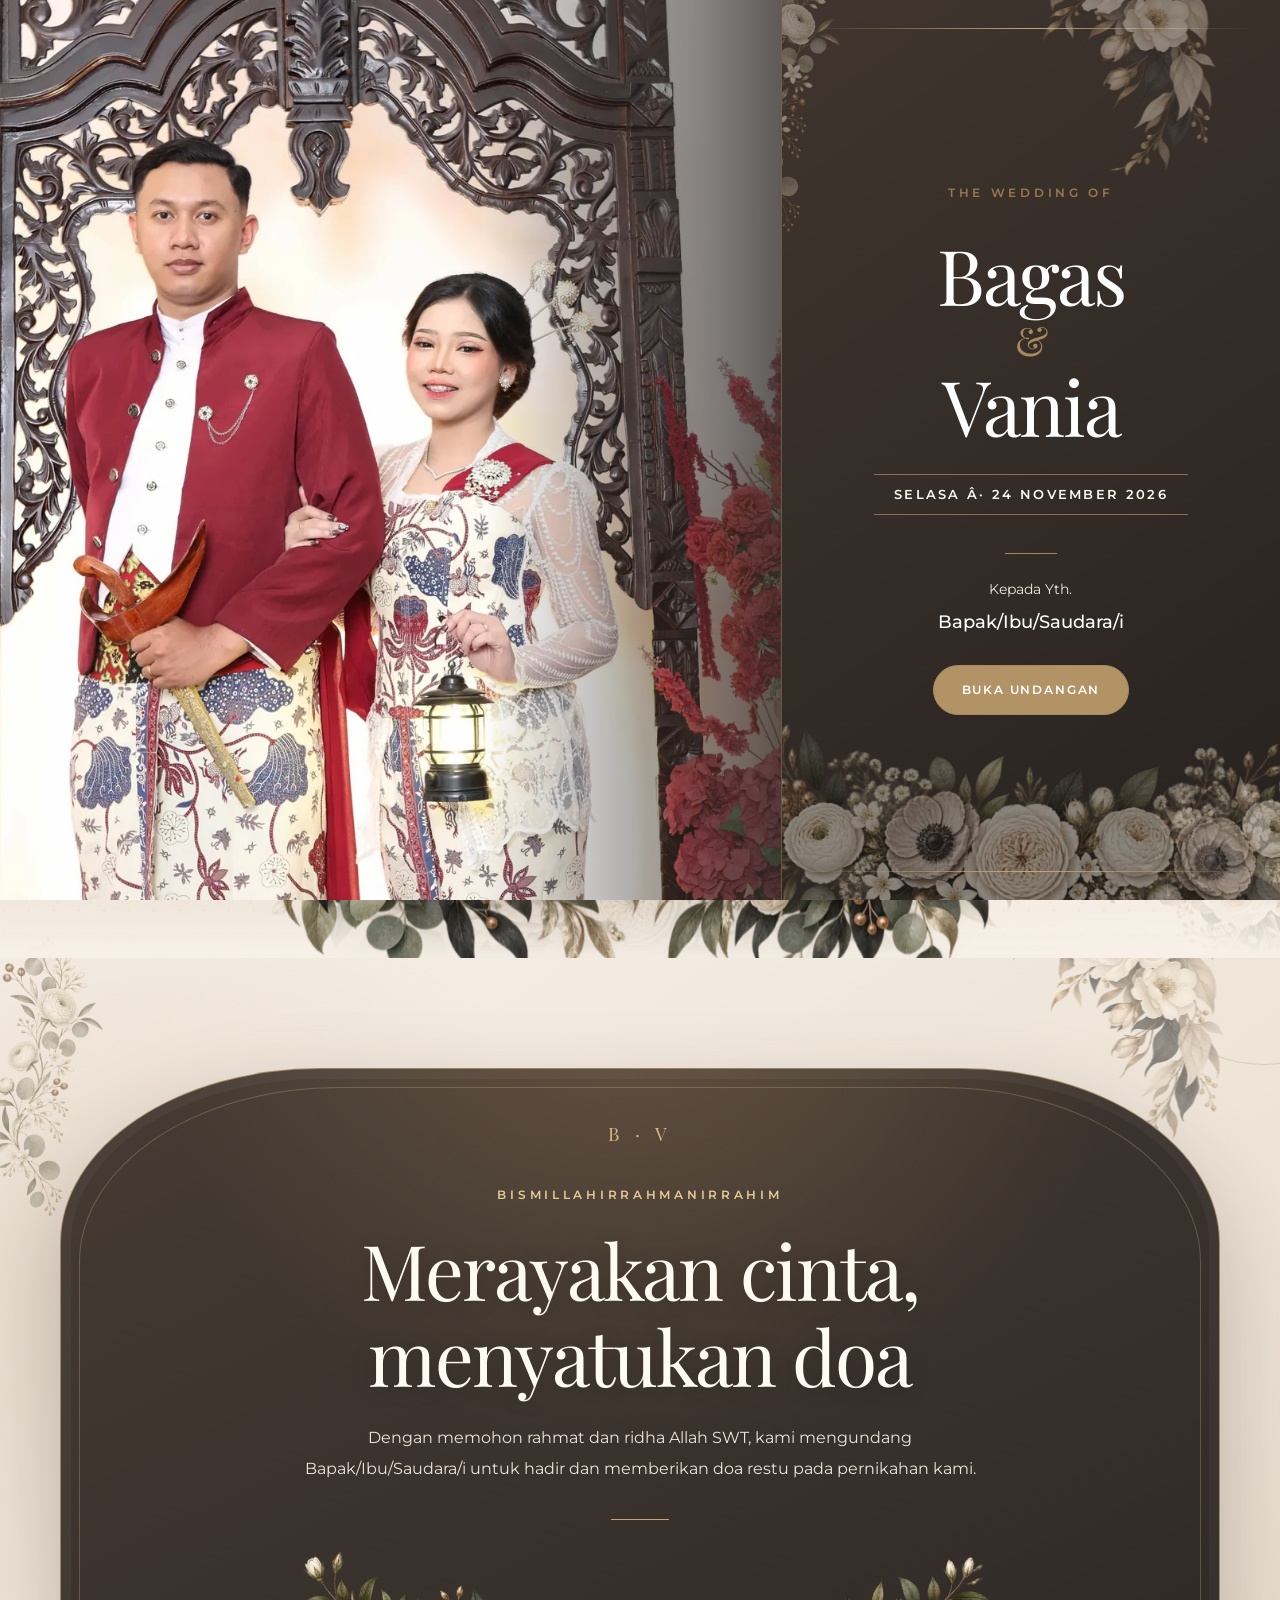
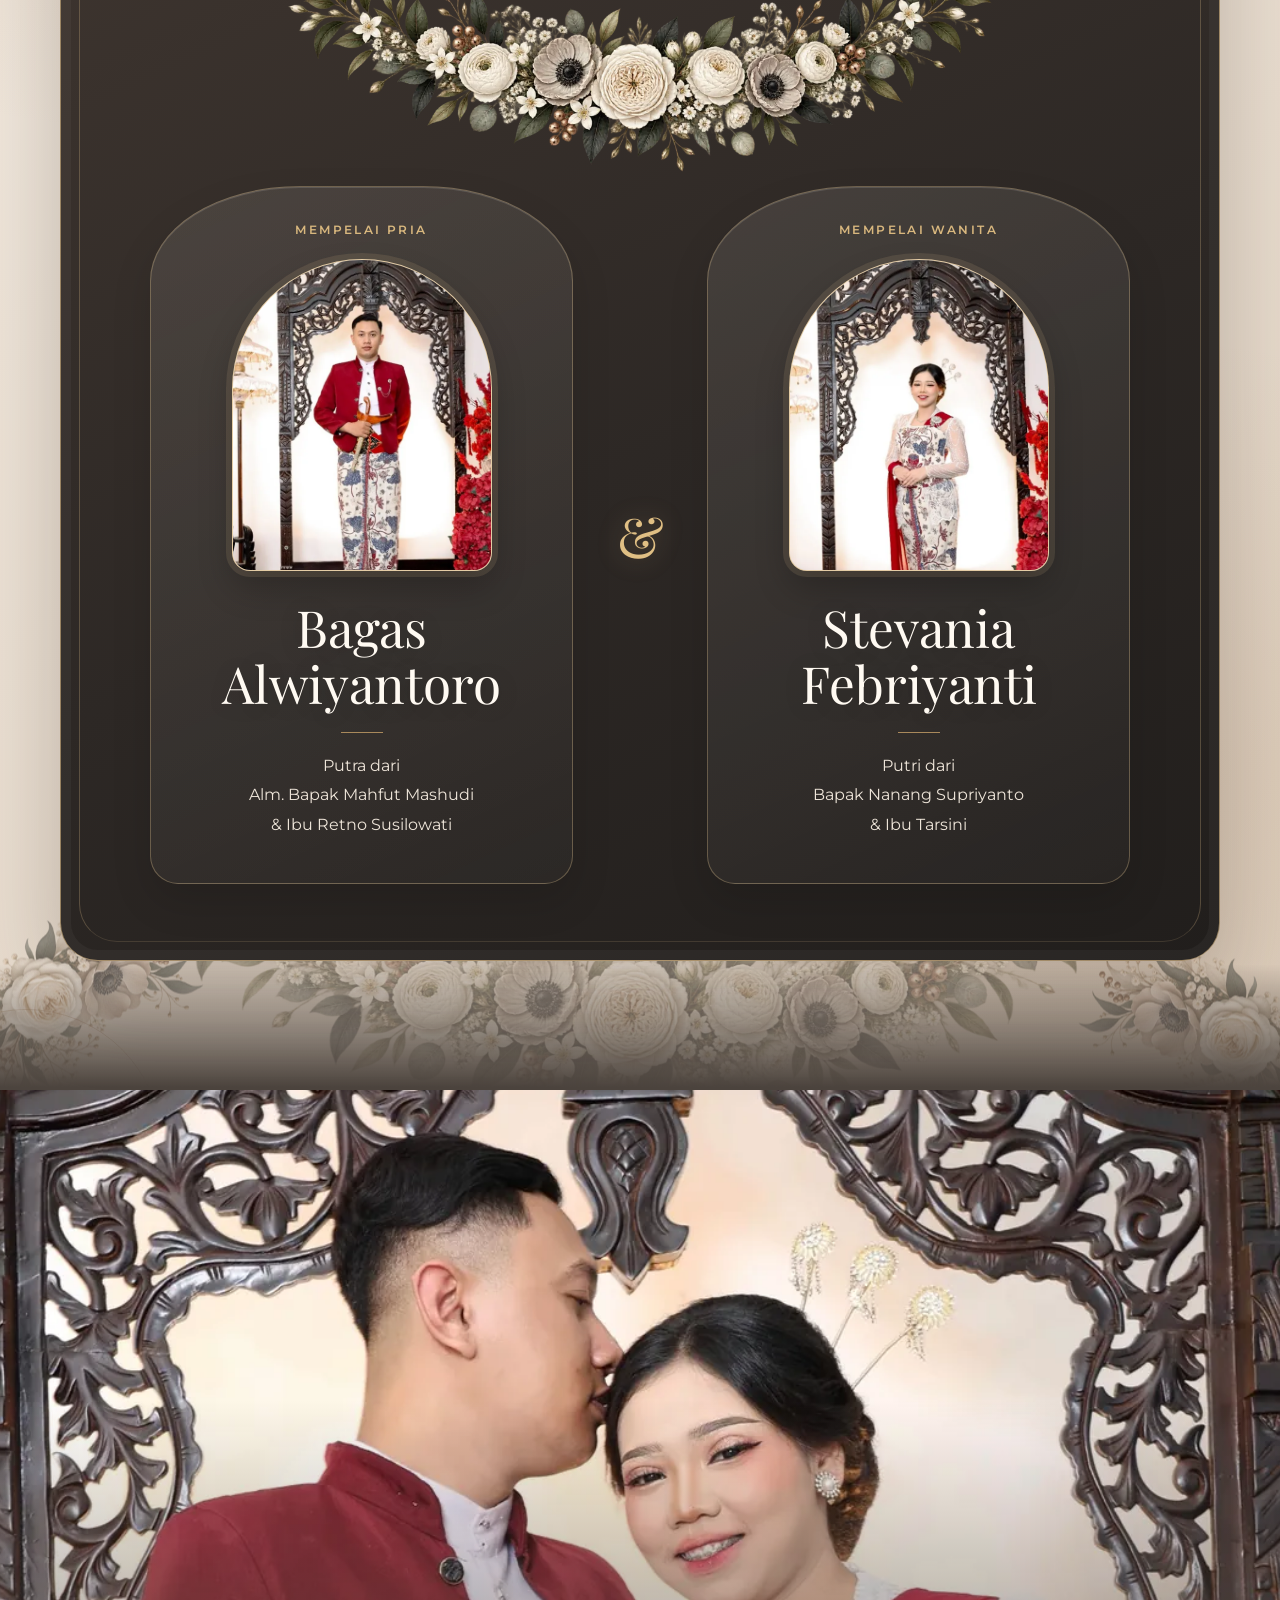
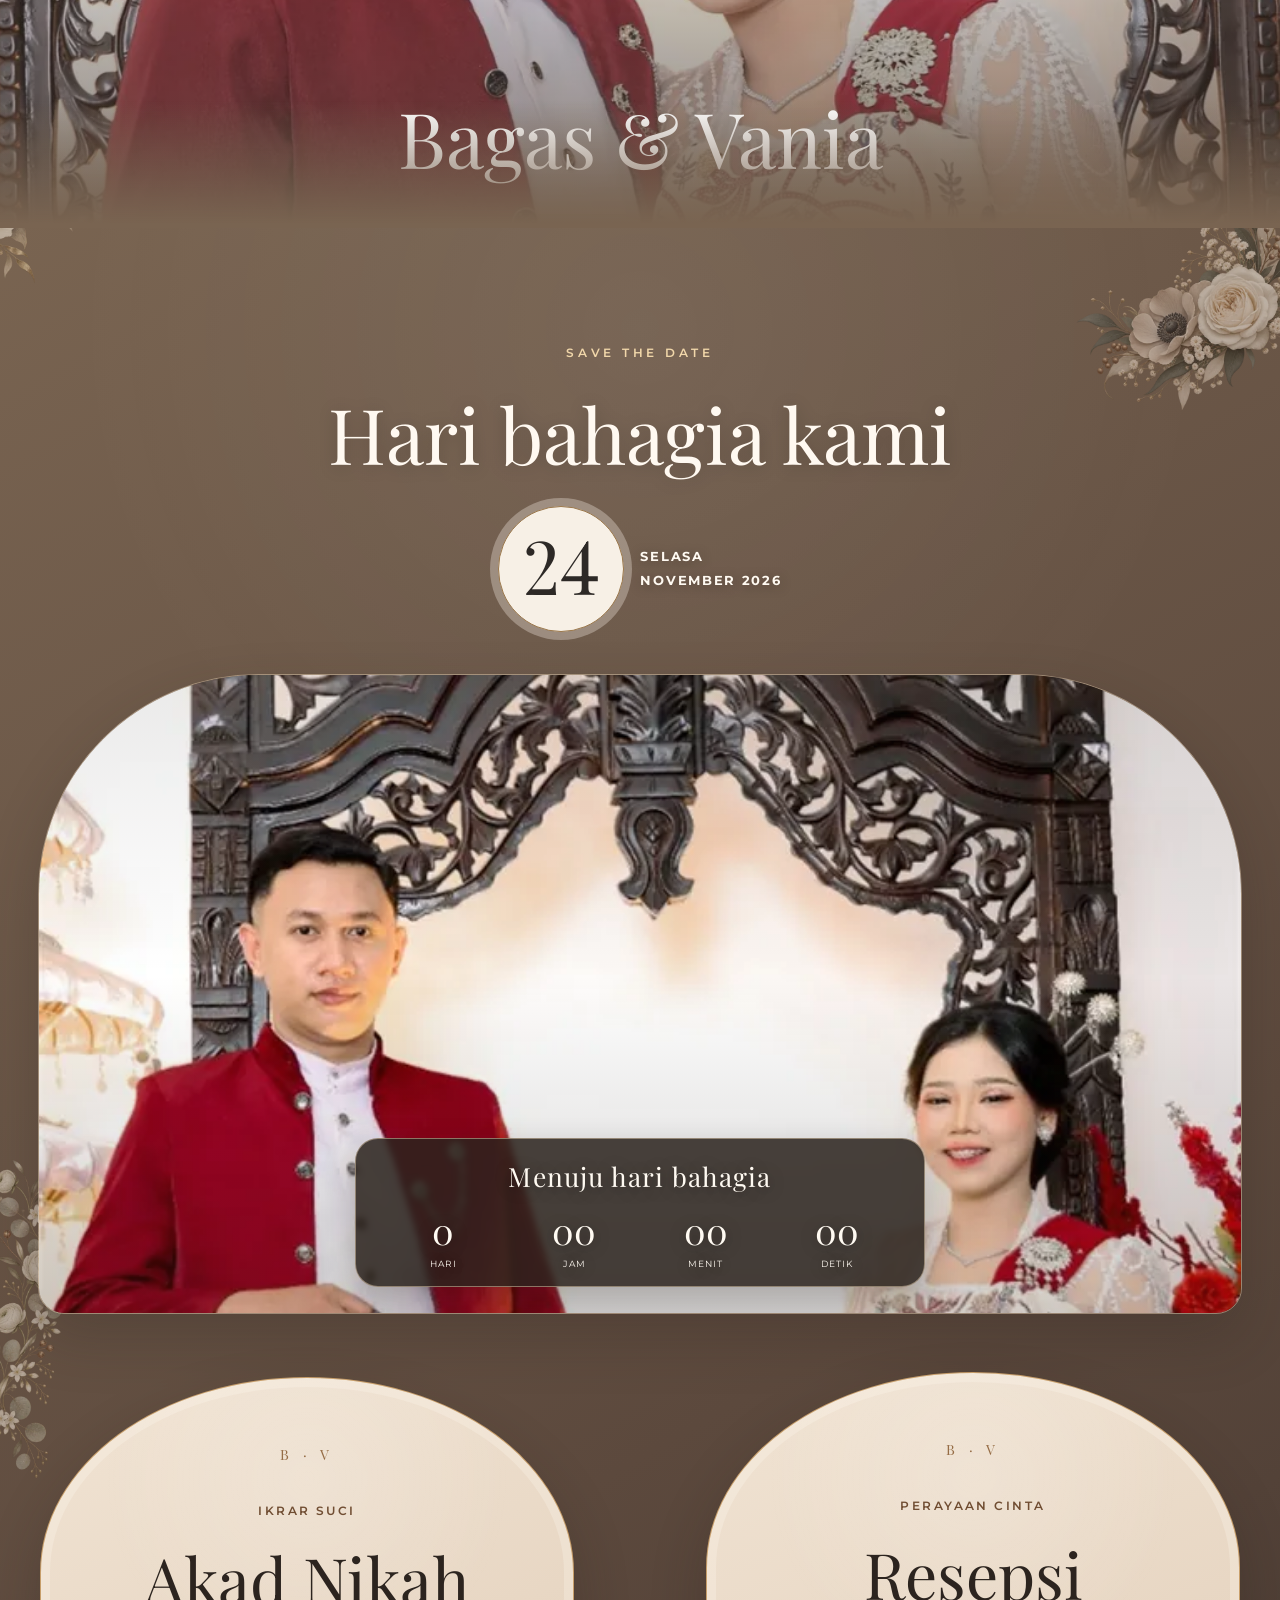
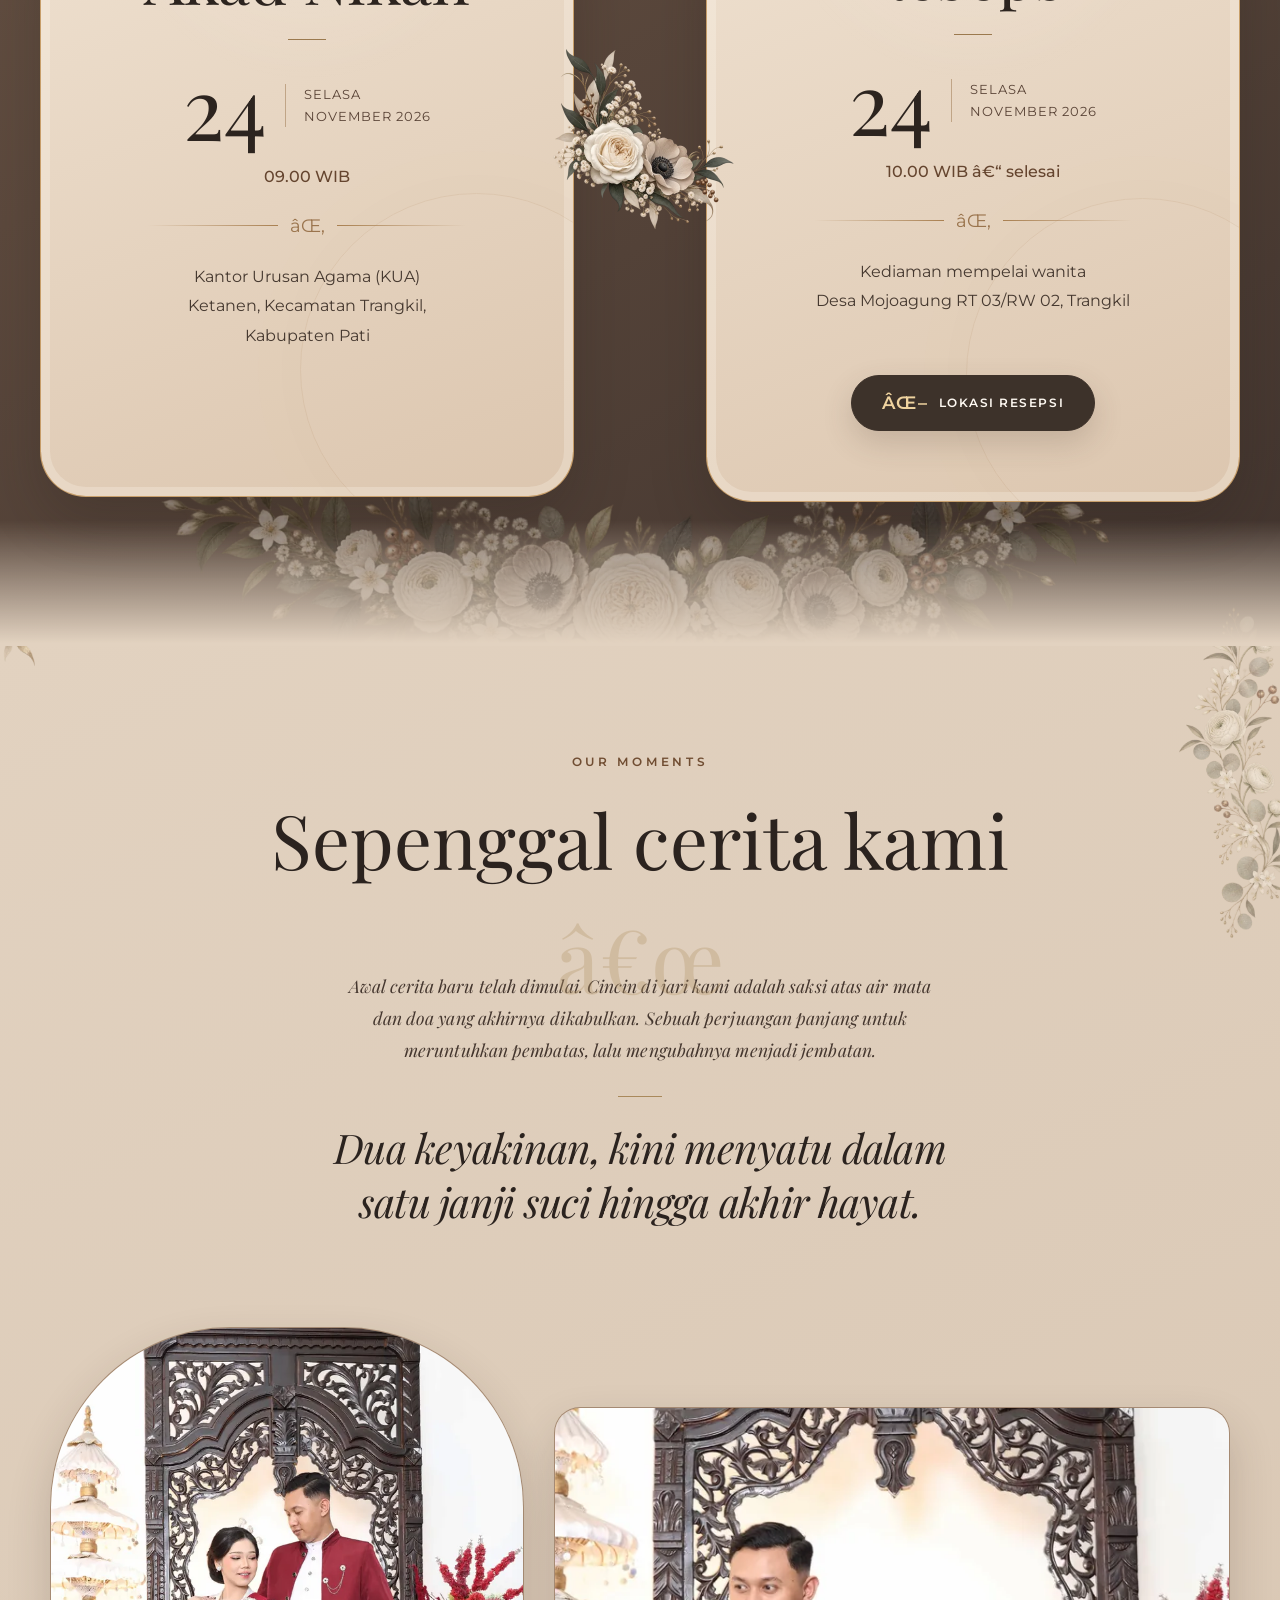
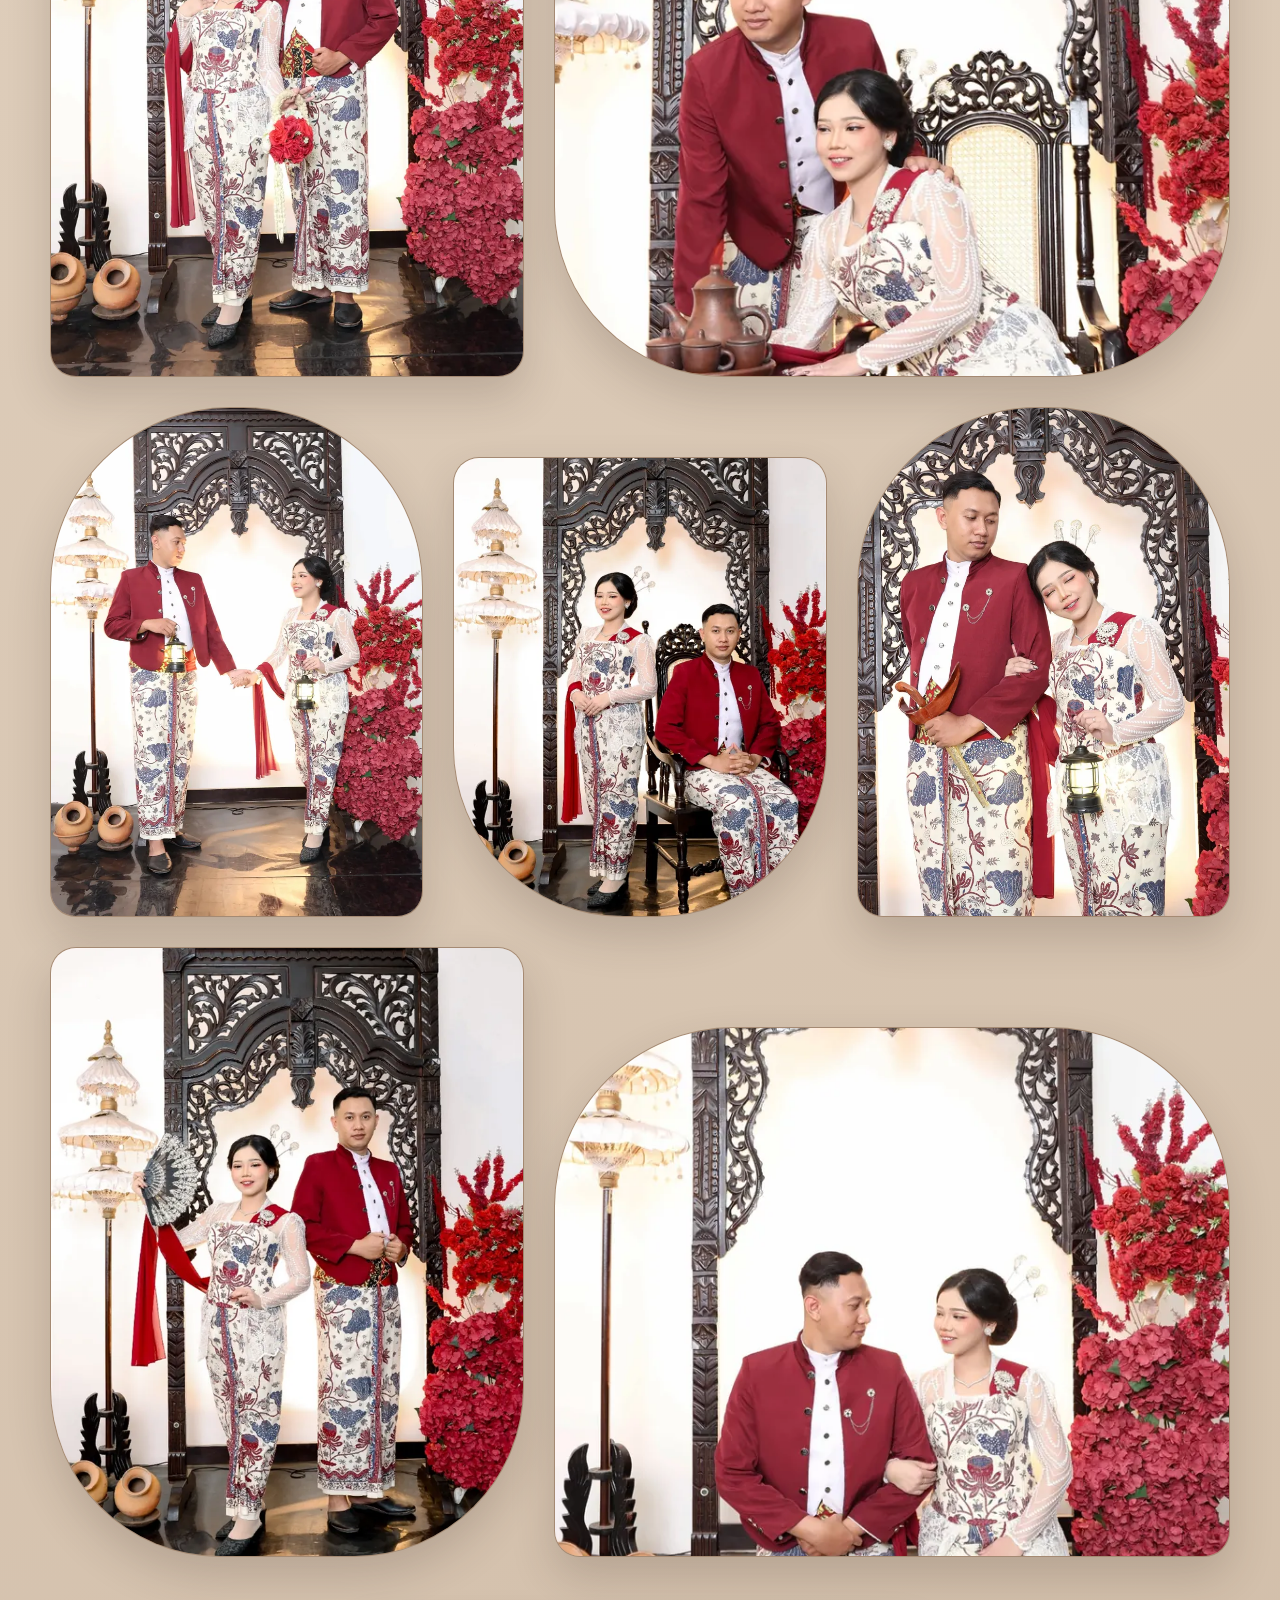
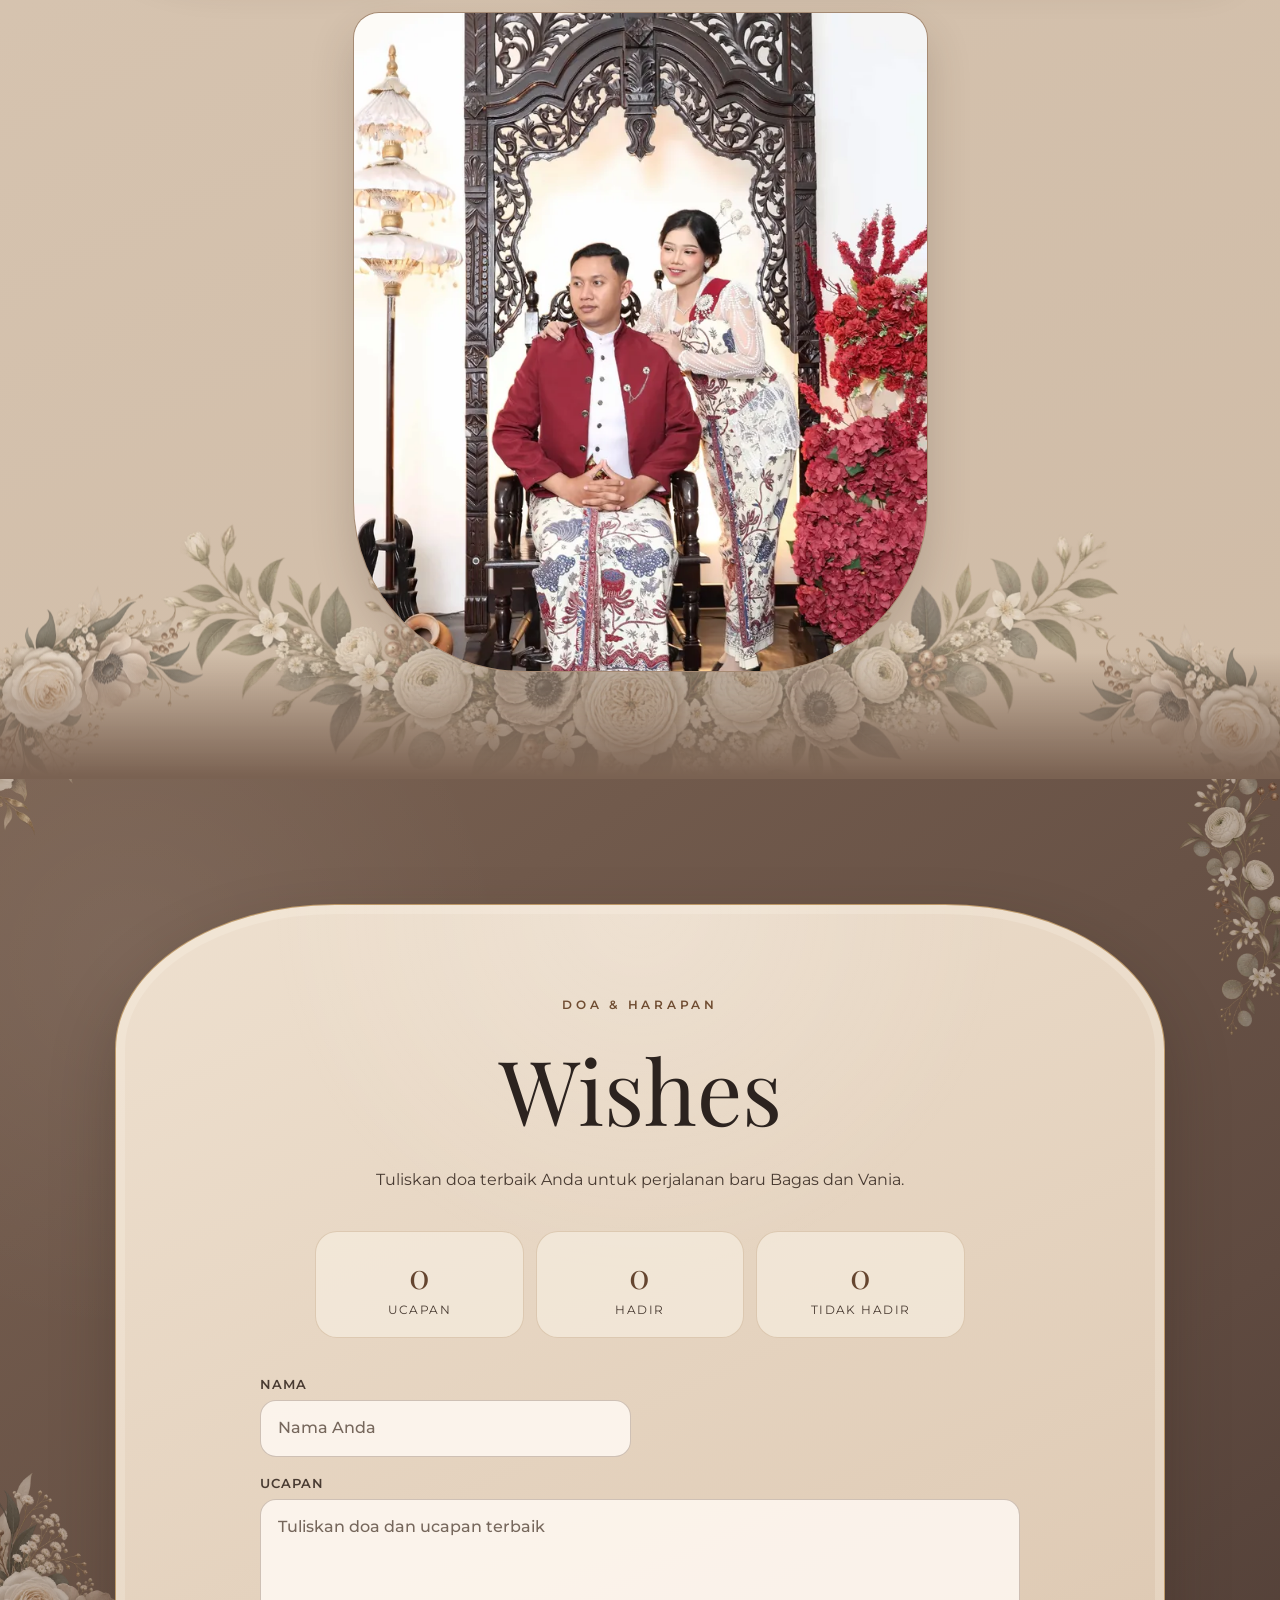
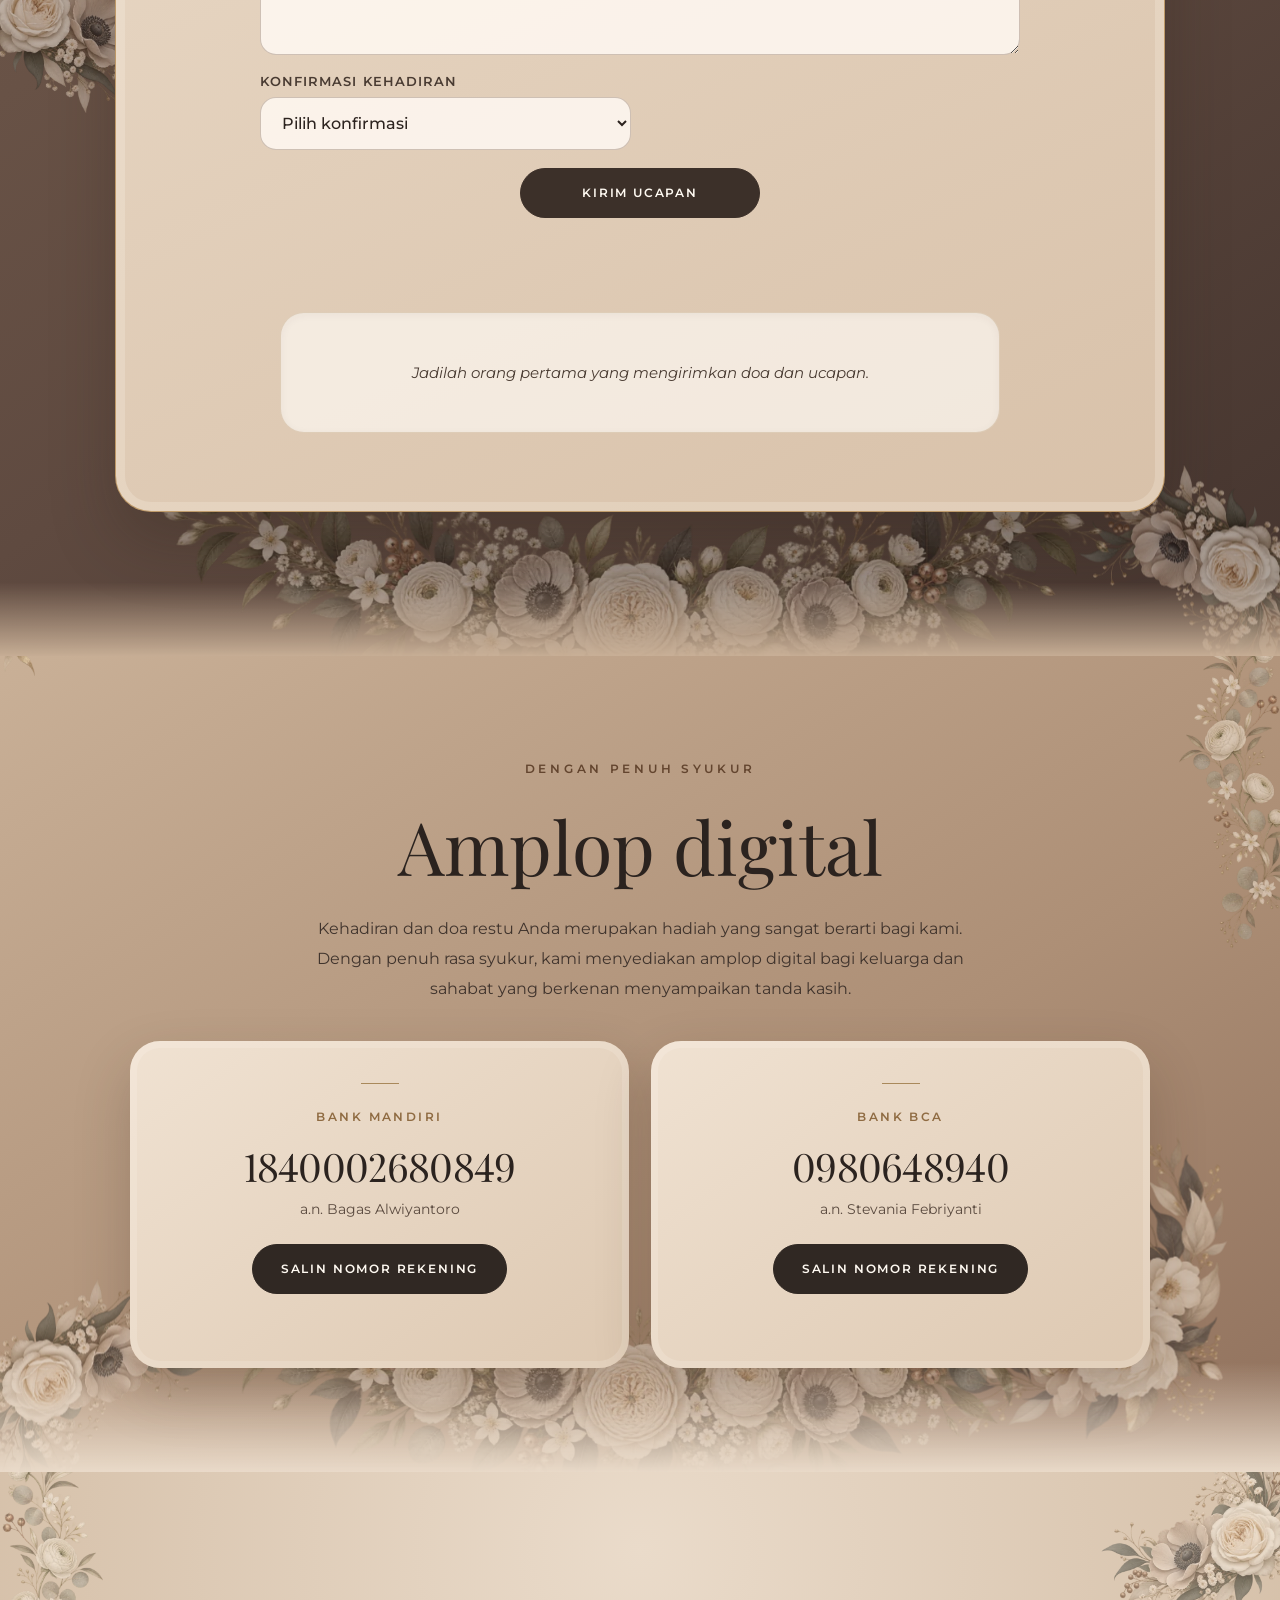
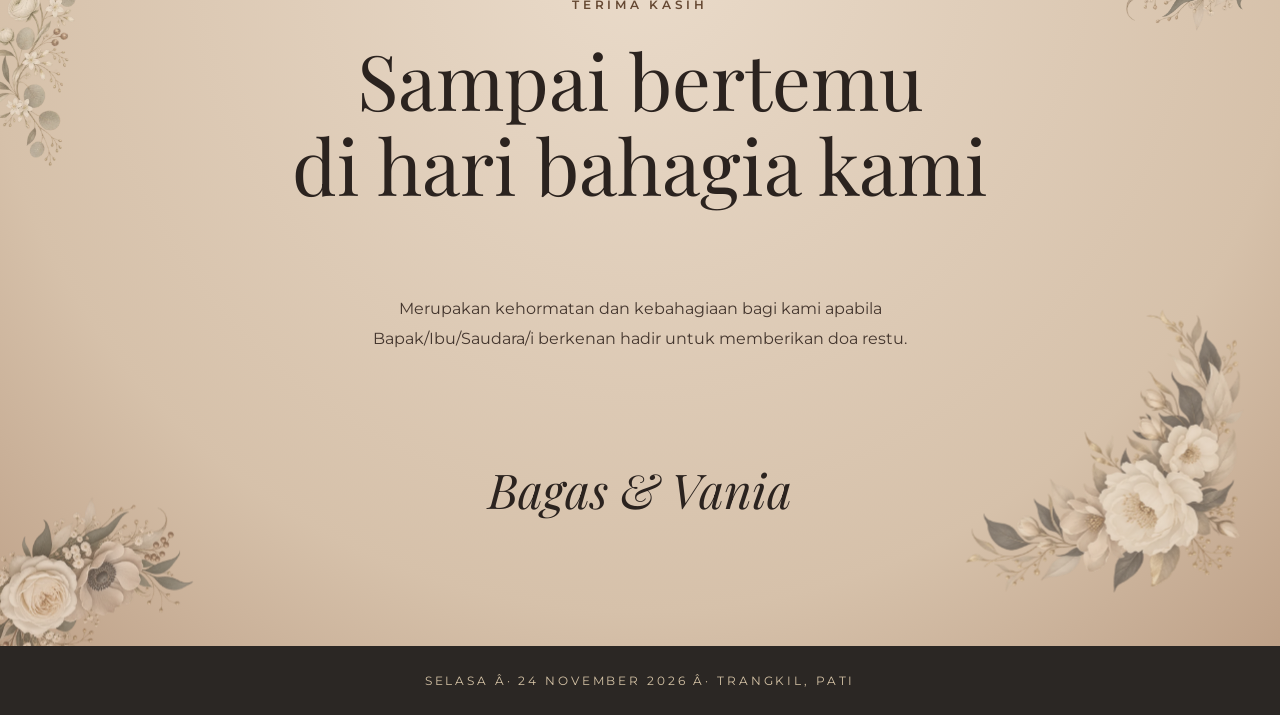
==== index.html @ de8b492f "transisi foto" ====
﻿<!doctype html>
<html lang="id">
<head>
<meta charset="utf-8">
<meta name="viewport" content="width=device-width,initial-scale=1">
<meta name="theme-color" content="#171a1b">
<link rel="icon" href="favicon.ico" sizes="any">
<link rel="shortcut icon" href="favicon.ico">
<link rel="apple-touch-icon" sizes="180x180" href="photos/og-bagas-vania-portrait-v3.jpg">
<title>Bagas & Vania â€” Undangan Pernikahan</title>
<meta name="description" content="Undangan pernikahan Bagas Alwiyantoro dan Stevania Febriyanti, Selasa 24 November 2026 di Trangkil, Pati.">

<meta property="og:type" content="website">
<meta property="og:locale" content="id_ID">
<meta property="og:site_name" content="Undangan Bagas & Vania">
<meta property="og:title" content="The Wedding of Bagas & Vania">
<meta property="og:description" content="Selasa, 24 November 2026 Â· Trangkil, Pati">
<meta property="og:url" content="https://bagas-vania-24-november-2026.bagasalwi19022002.chatgpt.site/">
<meta property="og:image" content="https://bagas-vania-24-november-2026.bagasalwi19022002.chatgpt.site/photos/og-bagas-vania-portrait-v3.jpg">
<meta property="og:image:secure_url" content="https://bagas-vania-24-november-2026.bagasalwi19022002.chatgpt.site/photos/og-bagas-vania-portrait-v3.jpg">
<meta property="og:image:type" content="image/jpeg">
<meta property="og:image:width" content="900">
<meta property="og:image:height" content="1350">
<meta property="og:image:alt" content="The Wedding of Bagas & Vania â€” 24 November 2026">

<meta itemprop="name" content="The Wedding of Bagas & Vania">
<meta itemprop="description" content="Selasa, 24 November 2026 Â· Trangkil, Pati">
<meta itemprop="image" content="https://bagas-vania-24-november-2026.bagasalwi19022002.chatgpt.site/photos/og-bagas-vania-portrait-v3.jpg">

<meta name="twitter:card" content="summary_large_image">
<meta name="twitter:title" content="The Wedding of Bagas & Vania">
<meta name="twitter:description" content="Selasa, 24 November 2026 Â· Trangkil, Pati">
<meta name="twitter:image" content="https://bagas-vania-24-november-2026.bagasalwi19022002.chatgpt.site/photos/og-bagas-vania-portrait-v3.jpg">
<meta name="twitter:image:alt" content="The Wedding of Bagas & Vania â€” 24 November 2026">

<meta name="apple-mobile-web-app-title" content="Bagas & Vania">
<meta name="apple-mobile-web-app-capable" content="yes">
<meta name="apple-mobile-web-app-status-bar-style" content="black-translucent">
<link rel="preconnect" href="https://fonts.googleapis.com"><link rel="preconnect" href="https://fonts.gstatic.com" crossorigin><link href="https://fonts.googleapis.com/css2?family=Montserrat:wght@400;500;600&family=Playfair+Display:ital,wght@0,400;0,500;1,400&display=swap" rel="stylesheet">
<style>
:root{--ink:#171a1b;--paper:#f4f0e9;--gold:#b49a66;--muted:#d9d0c0;--serif:Italiana,Georgia,serif;font-family:'DM Sans',Arial,sans-serif;color:var(--ink);background:var(--ink)}*{box-sizing:border-box}html{scroll-behavior:smooth}body{margin:0;overflow-x:hidden}body.locked{overflow:hidden}button,a{font:inherit}button{cursor:pointer}a{color:inherit;text-decoration:none}img{display:block;width:100%}.skip{position:absolute;top:-60px;left:12px;z-index:200;background:#fff;color:#111;padding:10px}.skip:focus{top:12px}.cover{position:fixed;inset:0;z-index:100;background:#171a1b;color:#fff;display:grid;grid-template-columns:minmax(0,1fr) minmax(330px,39%);transition:opacity .8s ease,transform 1s cubic-bezier(.77,0,.18,1);overflow:hidden}.cover[hidden]{display:none}.cover.is-open{opacity:0;transform:translateY(-100%);pointer-events:none}.cover-photo{position:relative;overflow:hidden}.cover-photo img{height:100%;object-fit:cover;object-position:50% 42%;animation:slowzoom 15s ease-out both}.cover-photo:after{content:"";position:absolute;inset:0;background:linear-gradient(90deg,transparent 70%,#171a1b80)}.cover-content{display:flex;flex-direction:column;justify-content:center;align-items:center;text-align:center;padding:35px 32px;position:relative;border-left:1px solid #bdab824a}.cover-content:before,.cover-content:after{content:"";position:absolute;left:28px;right:28px;height:1px;background:linear-gradient(90deg,transparent,#b49a66,transparent)}.cover-content:before{top:28px}.cover-content:after{bottom:28px}.overline{font-size:.75rem;letter-spacing:.31em;text-transform:uppercase;font-weight:600;color:var(--gold)}.cover h1,.display{font-family:var(--serif);font-weight:400;line-height:1.02}.cover h1{font-size:clamp(4rem,6vw,6.9rem);margin:35px 0 15px}.cover h1 span{display:block;font-size:.52em;color:var(--gold);margin:6px 0}.cover-date{font-size:.8rem;letter-spacing:.23em;text-transform:uppercase;color:#e5dfd3;margin:14px 0 48px}.recipient{margin:0 0 28px;color:#ddd5c5;font-size:.88rem;line-height:1.7}.recipient strong{display:block;color:#fff;font-weight:500;font-size:1.1rem;margin-top:5px}.line{width:52px;height:1px;background:var(--gold);margin:0 auto 24px}.button{display:inline-flex;justify-content:center;align-items:center;min-height:50px;padding:12px 25px;border:1px solid var(--gold);border-radius:0;background:transparent;color:inherit;text-transform:uppercase;letter-spacing:.15em;font-size:.76rem;font-weight:600;transition:background .25s,color .25s,transform .25s}.button:hover,.button:focus-visible{background:var(--gold);color:#171a1b;transform:translateY(-2px)}.button-filled{background:var(--gold);color:#171a1b}.button-filled:hover{background:#d8c28f}.page{background:var(--paper)}.masthead{height:80px;display:flex;align-items:center;justify-content:space-between;padding:0 max(5vw,22px);background:var(--ink);color:#e9e2d5}.monogram{font-family:var(--serif);font-size:2rem;letter-spacing:.08em}.masthead time{font-size:.7rem;letter-spacing:.19em;color:#c4b594}.editorial{padding:105px 22px;background:linear-gradient(135deg,#e7dfd2,#f5f1ea 48%,#ded3c2);text-align:center}.narrow{max-width:910px;margin:auto}.editorial .narrow{position:relative;isolation:isolate;overflow:hidden;max-width:980px;padding:112px 64px 70px;border:1px solid #bda678;border-radius:48% 48% 26px 26px / 145px 145px 26px 26px;background:radial-gradient(circle at 50% 0,#33423f 0,#202c2a 42%,#17211f 100%);box-shadow:0 28px 80px #332c2133;color:#f7f1e6}.editorial .narrow:before{content:"";position:absolute;inset:12px;border:1px solid #d6bf8b4f;border-radius:inherit;pointer-events:none;z-index:-1}.editorial .narrow:after{content:"B  Â·  V";position:absolute;top:38px;left:50%;transform:translateX(-50%);font-family:var(--serif);font-size:1.15rem;letter-spacing:.3em;color:#cdb47e}.editorial h2{font-family:var(--serif);font-weight:400;font-size:clamp(3.3rem,8vw,6.7rem);line-height:1.06;margin:25px 0;color:#fffaf1;text-wrap:balance}.editorial .overline{color:#d9bd82}.intro{max-width:650px;margin:0 auto;font-size:1.02rem;line-height:1.95;color:#e1ddd3}.couple{display:grid;grid-template-columns:1fr auto 1fr;gap:22px;align-items:stretch;margin:70px auto 0}.person{display:flex;flex-direction:column;justify-content:center;min-height:230px;padding:34px 24px;border:1px solid #ccb47c66;background:linear-gradient(145deg,#ffffff0d,#d9bd8208)}.person h3{font-family:var(--serif);font-size:clamp(2.2rem,4vw,3.7rem);line-height:1.1;font-weight:400;margin:0 0 18px;color:#fffaf1}.person p{font-size:.95rem;line-height:1.8;color:#ded8cb;margin:0}.amp{align-self:center;display:grid;place-items:center;width:54px;height:54px;border:1px solid #bfa46d;border-radius:50%;font-family:var(--serif);font-size:2rem;color:#e0c58e;background:#1c2725}.portrait-band{height:min(75vw,720px);min-height:480px;position:relative;overflow:hidden;background:#383d3b}.portrait-band img{height:100%;object-fit:cover;object-position:50% 41%}.portrait-band:after{content:"";position:absolute;inset:0;background:linear-gradient(0deg,#121819a6,transparent 55%)}.portrait-caption{position:absolute;z-index:1;bottom:40px;left:0;right:0;text-align:center;color:#fff;font-family:var(--serif);font-size:clamp(2.5rem,6vw,5rem)}.schedule{background:#202727;color:#f3efe7;padding:108px 22px;text-align:center}.schedule h2{font-family:var(--serif);font-weight:400;font-size:clamp(3.3rem,7vw,6rem);margin:22px 0}.schedule .date-block{display:flex;gap:16px;justify-content:center;align-items:center;margin:20px 0 55px;color:#dfd5bf}.date-block .big{font-family:var(--serif);font-size:5.7rem;color:#f3efe7;line-height:1}.date-block .side{text-align:left;line-height:1.8;letter-spacing:.1em;text-transform:uppercase;font-size:.82rem}.event-grid{max-width:880px;margin:auto;display:grid;grid-template-columns:1fr 1fr;gap:18px}.event{border:1px solid #b49a6680;padding:42px 30px 38px;display:flex;flex-direction:column;align-items:center}.event h3{font-family:var(--serif);font-weight:400;font-size:2.8rem;margin:0 0 22px}.event strong{font-size:1rem;font-weight:500;color:#e7d5ab}.event p{line-height:1.75;color:#d1cec5;margin:17px 0 22px;flex:1}.event .button{margin-top:auto}.gallery{padding:110px 22px;background:#e9e3d8;text-align:center}.gallery h2{font-family:var(--serif);font-weight:400;font-size:clamp(3.3rem,7vw,5.8rem);margin:20px 0 45px}.story-quote{max-width:760px;margin:0 auto 52px;padding:30px 30px 34px;border-top:1px solid #b49a6670;border-bottom:1px solid #b49a6670;color:#4e504d;font-size:1rem;line-height:1.95}.story-quote p{margin:0}.story-highlight{display:block;margin-top:22px;font-family:var(--serif);font-size:clamp(1.75rem,4vw,3rem);line-height:1.35;color:#242a29}.story-highlight:before{content:"â€œ";color:var(--gold)}.story-highlight:after{content:"â€";color:var(--gold)}.photo-grid{max-width:1060px;margin:auto;display:grid;grid-template-columns:1fr 1fr;gap:19px;align-items:center}.photo-grid figure{margin:0;overflow:hidden;background:#c5bbad}.photo-grid figure:first-child{aspect-ratio:3/4}.photo-grid figure:last-child{aspect-ratio:3/4;margin-top:90px}.photo-grid img{height:100%;object-fit:cover;transition:transform .8s ease}.photo-grid figure:hover img{transform:scale(1.04)}.gift{background:#f4f0e9;text-align:center;padding:100px 22px;border-top:1px solid #c9bfae}.gift h2{font-family:var(--serif);font-size:clamp(3.2rem,7vw,5.5rem);font-weight:400;margin:20px 0}.gift-copy{max-width:580px;margin:0 auto 36px;line-height:1.85;color:#555751}.gift-grid{max-width:920px;margin:auto;display:grid;grid-template-columns:1fr 1fr;gap:18px}.gift-card{background:#fffdfa;border:1px solid #d7c8a9;padding:38px 28px;box-shadow:0 16px 50px #1b19120d}.gift-bank{font-size:.76rem;letter-spacing:.2em;text-transform:uppercase;color:#967a4d;font-weight:600}.gift-number{font-family:var(--serif);font-size:clamp(2.2rem,7vw,3.6rem);overflow-wrap:anywhere;margin:16px 0 8px}.gift-owner{font-size:.9rem;color:#54534d;margin:0 0 26px}.gift .button{color:#171a1b}.gift .button:hover{color:#171a1b}.gift-feedback{min-height:1.5em;margin:12px 0 0;color:#60513a;font-size:.85rem}.gift-card.copied{border-color:#9f8250;box-shadow:0 16px 50px #1b19120d,0 0 0 1px #b49a66}.closing{background:var(--paper);text-align:center;padding:120px 22px 130px}.closing h2{font-family:var(--serif);font-size:clamp(3.3rem,8vw,6rem);font-weight:400;line-height:1.1;margin:25px 0}.closing p{max-width:590px;margin:auto;line-height:1.9;color:#555751}.signature{font-family:var(--serif);font-size:3rem;margin:40px 0 0}.footer{background:var(--ink);color:#c6b993;text-align:center;padding:27px;font-size:.75rem;letter-spacing:.24em}.reveal{opacity:0;transform:translateY(36px);transition:opacity .9s ease,transform .9s ease}.reveal.visible{opacity:1;transform:none}@keyframes slowzoom{from{transform:scale(1.07)}to{transform:scale(1)}}@media(max-width:760px){.gift-grid{grid-template-columns:1fr}.cover{display:block}.cover-photo{position:absolute;inset:0}.cover-photo img{object-position:50% 43%}.cover-photo:after{background:linear-gradient(0deg,#101619f2 0%,#101619b8 31%,#10161924 72%)}.cover-content{position:absolute;inset:0;justify-content:flex-end;padding:26px 22px 52px;border:0}.cover-content:before{display:none}.cover-content:after{bottom:22px}.cover h1{font-size:clamp(4.1rem,15vw,6.2rem);margin:16px 0 7px}.cover-date{margin:7px 0 17px}.recipient{margin:0 0 14px}.line{margin:0 auto 14px}.cover .overline{font-size:.7rem}.editorial{padding:62px 14px}.editorial .narrow{padding:98px 20px 28px;border-radius:48% 48% 22px 22px / 92px 92px 22px 22px}.editorial .narrow:before{inset:8px}.editorial .narrow:after{top:30px}.editorial h2{font-size:clamp(3.1rem,15vw,4.8rem);margin:20px 0 24px}.intro{font-size:.98rem;line-height:1.9;padding:0 5px}.couple{grid-template-columns:1fr;gap:14px;margin-top:48px}.person{min-height:0;padding:30px 18px}.person h3{font-size:2.65rem}.amp{width:46px;height:46px;font-size:1.7rem;margin:-4px auto;z-index:1}.portrait-band{height:600px;min-height:0}.schedule,.gallery{padding:84px 20px}.event-grid{grid-template-columns:1fr}.event{padding:34px 25px}.photo-grid{gap:10px}.photo-grid figure:last-child{margin-top:55px}.closing{padding:90px 22px 100px}}@media(max-height:740px) and (max-width:760px){.cover-content{padding-bottom:35px}.cover h1{font-size:3.8rem}.cover-date{margin-bottom:10px}.recipient{margin-bottom:10px}}@media(prefers-reduced-motion:reduce){html{scroll-behavior:auto}.cover,.reveal,.photo-grid img{transition:none}.cover-photo img{animation:none}}

/* Modern Minimalist Neutral â€” quiet luxury */
:root{--ink:#2d2926;--paper:#f7f3ec;--gold:#a9895b;--muted:#d8cbbb;--serif:"Playfair Display",Georgia,serif;font-family:Montserrat,Arial,sans-serif;color:#2d2926;background:#f7f3ec}
.page{background:#f7f3ec}.overline{color:#9a784d}.button{border-color:#aa895b}.button:hover,.button:focus-visible{background:#aa895b;color:#fff}.button-filled{background:#b29366;color:#fff}.button-filled:hover{background:#c2a77d;color:#29231f}
.cover{background:#342e2a}.cover-photo:after{background:linear-gradient(90deg,transparent 62%,#342e2ac7)}.cover-content{background:linear-gradient(145deg,#453b34,#2f2a27);border-left-color:#c2a47766}.cover-content:before,.cover-content:after{background:linear-gradient(90deg,transparent,#c3a677,transparent)}.cover h1{letter-spacing:-.025em}.cover-date,.recipient{color:#eee7dc}
.masthead{background:#f4eee5;color:#332d28;border-bottom:1px solid #d8cbbb}.masthead time{color:#806b55}
.editorial{background:linear-gradient(135deg,#e8ded1,#f8f5ef 52%,#dfd1c0)}.editorial .narrow{background:linear-gradient(145deg,#fbf8f2,#efe5d8);color:#302a26;border-color:#b99a6b;box-shadow:0 28px 80px #59473524}.editorial .narrow:before{border-color:#b6956459}.editorial .narrow:after{color:#967548}.editorial h2,.person h3{color:#2e2925}.editorial .overline{color:#977447}.intro{color:#5b5149}.person{border-color:#b99a6b75;background:#fffaf4a8;box-shadow:inset 0 1px #fff}.person p{color:#655a50}.amp{border-color:#b19061;color:#8b6940;background:#f7f0e6}
.portrait-band:after{background:linear-gradient(0deg,#4b3e35b8,transparent 58%)}
.schedule{background:linear-gradient(135deg,#ded0bf,#cbb8a4);color:#312b27}.schedule .overline{color:#74583d}.schedule h2,.date-block .big{color:#2d2926}.schedule .date-block{color:#54483f}.event{border-color:#96784d;background:#f8f3eb96;box-shadow:0 14px 42px #59473516}.event strong{color:#725538}.event p{color:#514942}.event .button{color:#302a26}.event .button:hover{color:#fff}
.gallery{background:linear-gradient(145deg,#f8f4ed,#e8ddd0)}.story-quote{border-color:#a9895b75;color:#554b43}.story-highlight{color:#322b27}.photo-grid figure{background:#c8b9a8;box-shadow:0 16px 40px #54453722}
.gift{background:#e8ddd0;border-top-color:#cab79f}.gift-copy{color:#574e47}.gift-card{background:#fffaf3;border-color:#c6ad88;box-shadow:0 18px 48px #4f40331a}.gift-bank{color:#8f6b42}.gift-owner{color:#554c45}.gift-card.copied{border-color:#9c7748;box-shadow:0 18px 48px #4f40331a,0 0 0 1px #ad8b5c}
.closing{background:#f8f4ed}.closing p{color:#574e47}.footer{background:#302b27;color:#d5c3a6}
.reveal{transform:translateY(42px);transition:opacity 1.15s ease,transform 1.15s cubic-bezier(.22,.61,.36,1)}.couple .person:nth-child(1),.event:nth-child(1),.photo-grid figure:nth-child(1){transition-delay:.08s}.couple .person:nth-child(3),.event:nth-child(2),.photo-grid figure:nth-child(2){transition-delay:.18s}
.music-toggle{position:fixed;right:18px;bottom:18px;z-index:80;width:50px;height:50px;border:1px solid #b29262;border-radius:50%;background:#f8f3ebea;color:#514333;box-shadow:0 10px 30px #3e30252b;backdrop-filter:blur(8px);display:grid;place-items:center;font-family:var(--serif);font-size:1.15rem;transition:transform .25s ease,background .25s ease}.music-toggle:hover,.music-toggle:focus-visible{transform:translateY(-2px);background:#fffaf3}.music-toggle[hidden]{display:none}.music-toggle.is-playing{animation:musicPulse 2.8s ease-in-out infinite}.music-toggle .pause{display:none;font-family:Montserrat,sans-serif;font-size:.7rem;letter-spacing:-.08em}.music-toggle.is-playing .note{display:none}.music-toggle.is-playing .pause{display:inline}@keyframes musicPulse{0%,100%{box-shadow:0 10px 30px #3e30252b,0 0 0 0 #a9895b35}50%{box-shadow:0 10px 30px #3e30252b,0 0 0 8px #a9895b00}}
@media(max-width:760px){.cover-photo:after{background:linear-gradient(0deg,#332d2af5 0%,#51463eaa 38%,#332d2a20 76%)}.cover-content{background:transparent}.music-toggle{right:14px;bottom:14px}}
@media(prefers-reduced-motion:reduce){.music-toggle.is-playing{animation:none}}

/* Softer editorial forms â€” minimal, elegant, stylish */
.button{border-radius:999px;padding-inline:28px}
.editorial{padding-block:120px}.editorial .narrow{overflow:visible;padding:118px 40px 34px;border:0;border-radius:0;background:transparent;box-shadow:none}.editorial .narrow:before{inset:auto;top:14px;left:50%;width:190px;height:84px;transform:translateX(-50%);border:1px solid #b6956470;border-bottom:0;border-radius:110px 110px 0 0;z-index:0}.editorial .narrow:after{top:48px}.couple{position:relative;gap:34px;max-width:850px;margin-top:78px}.person{min-height:210px;padding:24px 32px;border:0;background:transparent;box-shadow:none}.person h3:after{content:"";display:block;width:42px;height:1px;margin:20px auto 0;background:#a9895b}.amp{border:0;background:transparent;width:auto;height:auto;font-size:2.5rem}.couple:before,.couple:after{content:"";position:absolute;top:12%;bottom:12%;width:1px;background:linear-gradient(transparent,#b79a7070,transparent)}.couple:before{left:42%}.couple:after{right:42%}
.event-grid{gap:0;overflow:hidden;border-radius:44px;background:#f8f3eb9e;box-shadow:0 22px 65px #59473516}.event{border:0;background:transparent;box-shadow:none;padding:48px 38px}.event+ .event{border-left:1px solid #a98a605c}.event h3:after{content:"";display:block;width:38px;height:1px;margin:18px auto 0;background:#9b794e}
.story-quote{position:relative;padding:36px 44px 30px;border:0}.story-quote:before{content:"â€œ";position:absolute;top:-20px;left:50%;transform:translateX(-50%);font-family:var(--serif);font-size:5.5rem;line-height:1;color:#b3966a55}.story-highlight:before,.story-highlight:after{content:none}
.photo-grid{gap:28px}.photo-grid figure{border-radius:180px 180px 28px 28px;box-shadow:0 18px 48px #54453720}.photo-grid figure:last-child{border-radius:28px 28px 180px 180px}
.gift-grid{gap:24px}.gift-card{border:0;border-radius:32px;background:linear-gradient(145deg,#fffaf3,#f3e9dc);box-shadow:0 20px 60px #4f40331a}.gift-card:before{content:"";display:block;width:38px;height:1px;margin:0 auto 25px;background:#a9895b}.gift-number{letter-spacing:.025em}.closing .signature{font-style:italic}
@media(max-width:760px){.editorial{padding:82px 18px}.editorial .narrow{padding:108px 4px 18px}.editorial .narrow:before{top:12px;width:164px;height:74px}.editorial .narrow:after{top:43px}.couple{gap:0;margin-top:56px}.couple:before,.couple:after{display:none}.person{padding:32px 12px}.amp{margin:0 auto;font-size:2rem}.event-grid{border-radius:30px}.event{padding:40px 24px}.event+ .event{border-left:0;border-top:1px solid #a98a605c}.photo-grid{gap:12px}.photo-grid figure{border-radius:90px 90px 18px 18px}.photo-grid figure:last-child{border-radius:18px 18px 90px 90px}.story-quote{padding:34px 8px 22px}.gift-card{border-radius:26px}}
.masthead-date{text-align:right}.masthead-date time{display:block}.corner-countdown{min-width:165px;margin-top:7px;color:#806b55;font-size:.68rem;font-weight:500;letter-spacing:.09em;text-transform:uppercase;font-variant-numeric:tabular-nums}@media(max-width:520px){.masthead{height:86px;padding-inline:18px}.monogram{font-size:1.7rem}.masthead time{font-size:.66rem}.corner-countdown{min-width:150px;font-size:.62rem;letter-spacing:.055em}}.story-quote{max-width:700px}.story-quote p{max-width:630px;margin:0 auto;font-family:var(--serif);font-style:italic;font-size:clamp(1.22rem,2.4vw,1.52rem);font-weight:400;line-height:1.82;letter-spacing:.005em;color:#69584b;text-wrap:pretty}.story-highlight{max-width:650px;margin:30px auto 0;font-family:var(--serif);font-style:italic;font-size:clamp(2rem,4.5vw,3.25rem);font-weight:400;line-height:1.34;letter-spacing:-.018em;color:#392f29;text-wrap:balance}.story-highlight:before{content:"";display:block;width:44px;height:1px;margin:0 auto 23px;background:#a9895b}@media(max-width:760px){.story-quote p{font-size:1.23rem;line-height:1.78}.story-highlight{font-size:2rem;line-height:1.4;margin-top:27px}}
/* Date emphasis and title scale refinement */
.editorial h2{font-size:clamp(2.7rem,5.4vw,4.9rem);line-height:1.12;letter-spacing:-.025em}
.masthead{position:sticky;top:0;z-index:70;background:#f4eee5ed;box-shadow:0 8px 28px #493c3010;backdrop-filter:blur(12px);-webkit-backdrop-filter:blur(12px)}.masthead-date time{color:#3c312a;font-size:.76rem;font-weight:600;letter-spacing:.125em}.corner-countdown{color:#896e53}
.cover-date{display:inline-block;padding:12px 20px;margin:14px 0 38px;border-top:1px solid #c3a67790;border-bottom:1px solid #c3a67790;color:#fff8ed;font-weight:600;letter-spacing:.18em}
.date-block{position:relative}.date-block .big{display:grid;place-items:center;width:126px;height:126px;border:1px solid #9c794d;border-radius:50%;background:#f7f0e6;box-shadow:0 0 0 8px #f7f0e654;font-size:5rem}.date-block .side{font-weight:600;color:#41362f;letter-spacing:.13em}.date-block .side:first-line{color:#7d5e3e}
@media(max-width:760px){.editorial h2{font-size:2.72rem;line-height:1.15;margin-inline:auto;max-width:330px}.masthead-date time{font-size:.61rem;letter-spacing:.07em}.corner-countdown{font-size:.6rem}.cover-date{padding:9px 14px;margin-bottom:14px;font-size:.69rem;letter-spacing:.12em}.date-block .big{width:108px;height:108px;font-size:4.35rem}.date-block .side{font-size:.75rem;letter-spacing:.09em}}

/* Schedule alignment, location emphasis, and softer gift copy */
.date-block .big{display:flex;align-items:center;justify-content:center;padding:0 0 .12em;font-size:4.65rem;line-height:.82;font-variant-numeric:lining-nums}.map-button{min-height:56px;padding-inline:30px;border-color:#3d322a;background:#3d322a;color:#fffaf3;box-shadow:0 12px 30px #4c3d3030;font-size:.74rem;letter-spacing:.13em}.map-button:before{content:"âŒ–";margin-right:10px;font-size:1.15rem;color:#d6b887}.map-button:hover,.map-button:focus-visible{border-color:#9b794e;background:#9b794e;color:#fff;box-shadow:0 15px 34px #4c3d3040}.gift-copy{max-width:680px;line-height:1.9}
@media(max-width:760px){.date-block .big{padding-bottom:.13em;font-size:4rem}.map-button{width:100%;max-width:280px;padding-inline:20px}}
.event .map-button{color:#fffaf3;background:#3d322a;border-color:#3d322a}.event .map-button:visited{color:#fffaf3}.event .map-button:hover,.event .map-button:focus-visible{color:#fff;background:#9b794e;border-color:#9b794e}.event .map-button:before{color:#efd39f}@media(max-width:760px){.cover .overline{display:inline-flex;align-items:center;justify-content:center;padding:8px 13px;border:1px solid #fff4dd4d;border-radius:999px;background:#312a25a8;color:#fff8ea;font-size:.74rem;font-weight:600;letter-spacing:.22em;line-height:1;text-shadow:0 1px 8px #000;backdrop-filter:blur(7px);-webkit-backdrop-filter:blur(7px)}}</style><link href="account-number-fix.css?v=4" rel="stylesheet"><link href="reference-inspired.css?v=18" rel="stylesheet"><link href="gallery-v2.css?v=3" rel="stylesheet"><link href="portrait-refinement.css?v=3" rel="stylesheet"></head>
<body class="locked"><a href="#main" class="skip">Lewati pembuka</a>
<div class="cover" id="cover" role="dialog" aria-modal="true" aria-labelledby="cover-title"><div class="cover-photo"><img src="photos/optimized/prewed-cover-v2.webp" alt="Bagas dan Vania bersama" fetchpriority="high"></div><div class="cover-content"><span class="cover-frame" aria-hidden="true"></span><img class="cover-ceremonial-arch" src="ornaments/botanical-arch.webp" alt="" aria-hidden="true"><span class="cover-medallion" aria-hidden="true">B Â· V</span><div class="cover-main"><div class="overline">The wedding of</div><h1 id="cover-title">Bagas<span>&</span>Vania</h1><div class="cover-date">Selasa Â· 24 November 2026</div><div class="line"></div></div><div class="cover-invite"><p class="recipient">Kepada Yth.<strong id="guest">Bapak/Ibu/Saudara/i</strong></p><button id="open" class="button button-filled" type="button">Buka Undangan</button></div></div></div>
<main id="main" class="page" tabindex="-1"><header class="masthead"><div class="monogram">B & V</div><div class="masthead-date"><time datetime="2026-11-24T09:00:00+07:00">SELASA Â· 24 NOVEMBER 2026</time><div id="corner-countdown" class="corner-countdown" aria-label="Hitung mundur menuju hari pernikahan"></div></div></header><section class="editorial"><div class="narrow reveal"><div class="overline">Bismillahirrahmanirrahim</div><h2>Merayakan cinta,<br>menyatukan doa</h2><p class="intro">Dengan memohon rahmat dan ridha Allah SWT, kami mengundang Bapak/Ibu/Saudara/i untuk hadir dan memberikan doa restu pada pernikahan kami.</p><div class="couple"><div class="person"><figure class="person-photo"><img src="photos/optimized/bagas-biodata.webp" width="710" height="850" alt="Potret asli Bagas dengan busana adat" loading="lazy"></figure><h3>Bagas Alwiyantoro</h3><p>Putra dari<br>Alm. Bapak Mahfut Mashudi<br>& Ibu Retno Susilowati</p></div><div class="amp" aria-hidden="true">&</div><div class="person"><figure class="person-photo"><img src="photos/optimized/vania-biodata.webp" width="720" height="860" alt="Potret asli Vania dengan busana adat" loading="lazy"></figure><h3>Stevania Febriyanti</h3><p>Putri dari<br>Bapak Nanang Supriyanto<br>& Ibu Tarsini</p></div></div></div></section><section class="portrait-band" aria-label="Foto prewedding Bagas dan Vania"><img src="photos/optimized/prewed-intimate-v2.webp" alt="Bagas dan Vania berpose bersama" loading="lazy"><div class="portrait-caption reveal">Bagas & Vania</div></section><section class="schedule"><div class="narrow"><div class="overline reveal">Save the date</div><h2 class="reveal">Hari bahagia kami</h2><div class="date-block reveal"><span class="big">24</span><span class="side">Selasa<br>November 2026</span></div><div class="event-grid"><article class="event reveal"><h3>Akad Nikah</h3><strong>09.00 WIB</strong><p>Kantor Urusan Agama (KUA)<br>Ketanen, Kecamatan Trangkil,<br>Kabupaten Pati</p></article><article class="event reveal"><h3>Resepsi</h3><strong>10.00 WIB â€“ selesai</strong><p>Kediaman mempelai wanita<br>Desa Mojoagung RT 03/RW 02, Trangkil</p><a class="button map-button" href="https://maps.app.goo.gl/hrZVxfkpQYuadmTk6" target="_blank" rel="noopener noreferrer">Buka Google Maps</a></article></div></div></section><section class="gallery"><div class="overline reveal">Our moments</div><h2 class="reveal">Sepenggal cerita kami</h2><blockquote class="story-quote reveal"><p>Awal cerita baru telah dimulai. Cincin di jari kami adalah saksi atas air mata dan doa yang akhirnya dikabulkan. Sebuah perjuangan panjang untuk meruntuhkan pembatas, lalu mengubahnya menjadi jembatan.</p><span class="story-highlight">Dua keyakinan, kini menyatu dalam satu janji suci hingga akhir hayat.</span></blockquote><div class="photo-grid" aria-label="Galeri prewedding Bagas dan Vania">
<figure class="reveal story-shot shot-intimate"><picture><source srcset="photos/optimized/story-walking.webp" type="image/webp"><img src="photos/optimized/story-walking.jpg" alt="Bagas dan Vania berjalan bersama sambil saling memandang" loading="lazy"></picture></figure>
<figure class="reveal story-shot shot-tea"><picture><source srcset="photos/optimized/story-tea.webp" type="image/webp"><img src="photos/optimized/story-tea.jpg" alt="Bagas dan Vania bersama di dekat meja dan kursi ukiran" loading="lazy"></picture></figure>
<figure class="reveal story-shot shot-hands"><picture><source srcset="photos/optimized/story-hands.webp" type="image/webp"><img src="photos/optimized/story-hands.jpg" alt="Bagas dan Vania saling bergandengan tangan" loading="lazy"></picture></figure>
<figure class="reveal story-shot shot-chair"><picture><source srcset="photos/optimized/story-chair.webp" type="image/webp"><img src="photos/optimized/story-chair.jpg" alt="Vania berdiri di samping Bagas yang duduk" loading="lazy"></picture></figure>
<figure class="reveal story-shot shot-lantern"><picture><source srcset="photos/optimized/story-lantern.webp" type="image/webp"><img src="photos/optimized/story-lantern.jpg" alt="Vania bersandar pada Bagas sambil memegang lentera" loading="lazy"></picture></figure>
<figure class="reveal story-shot shot-fan"><picture><source srcset="photos/optimized/story-fan.webp" type="image/webp"><img src="photos/optimized/story-fan.jpg" alt="Vania membawa kipas dalam pose berdua" loading="lazy"></picture></figure>
<figure class="reveal story-shot shot-seated"><picture><source srcset="photos/optimized/story-seated.webp" type="image/webp"><img src="photos/optimized/story-seated.jpg" alt="Bagas dan Vania duduk saling menatap" loading="lazy"></picture></figure>
<figure class="reveal story-shot shot-regal"><picture><source srcset="photos/optimized/story-regal.webp" type="image/webp"><img src="photos/optimized/story-regal.jpg" alt="Bagas duduk dan Vania berdiri di sampingnya" loading="lazy"></picture></figure>
</div></section><section class="gift" id="amplop-digital"><div class="overline reveal">Dengan penuh syukur</div><h2 class="reveal">Amplop digital</h2><p class="gift-copy reveal">Kehadiran dan doa restu Anda merupakan hadiah yang sangat berarti bagi kami. Dengan penuh rasa syukur, kami menyediakan amplop digital bagi keluarga dan sahabat yang berkenan menyampaikan tanda kasih.</p><div class="gift-grid"><article class="gift-card reveal"><div class="gift-bank">Bank Mandiri</div><div class="gift-number">1840002680849</div><p class="gift-owner">a.n. Bagas Alwiyantoro</p><button class="button copy-account" type="button" data-account="1840002680849">Salin nomor rekening</button><p class="gift-feedback" role="status" aria-live="polite"></p></article><article class="gift-card reveal"><div class="gift-bank">SeaBank</div><div class="gift-number">901883594048</div><p class="gift-owner">a.n. Stevania Febriyanti</p><button class="button copy-account" type="button" data-account="901883594048">Salin nomor rekening</button><p class="gift-feedback" role="status" aria-live="polite"></p></article></div></section><section class="closing"><div class="overline reveal">Terima kasih</div><h2 class="reveal">Sampai bertemu<br>di hari bahagia kami</h2><p class="reveal">Merupakan kehormatan dan kebahagiaan bagi kami apabila Bapak/Ibu/Saudara/i berkenan hadir untuk memberikan doa restu.</p><div class="signature reveal"><span>Bagas</span> <span class="signature-amp">&amp;</span> <span>Vania</span></div></section></main><audio id="wedding-music" src="audio/anugerah-terindah.mp3" preload="none" loop></audio><button id="music-toggle" class="music-toggle" type="button" aria-label="Matikan musik" title="Anugerah Terindah â€” Andmesh" hidden><span class="note" aria-hidden="true">â™«</span><span class="pause" aria-hidden="true">â…¡</span></button><footer class="footer">SELASA Â· 24 NOVEMBER 2026 Â· TRANGKIL, PATI</footer>
<script>
(()=>{if('scrollRestoration'in history)history.scrollRestoration='manual';const resetScroll=()=>window.scrollTo(0,0);resetScroll();window.addEventListener('pageshow',()=>setTimeout(resetScroll,0));document.querySelectorAll('.copy-account').forEach(button=>button.addEventListener('click',async()=>{const card=button.closest('.gift-card'),feedback=card.querySelector('.gift-feedback'),account=button.dataset.account;try{await navigator.clipboard.writeText(account);feedback.textContent='Nomor rekening berhasil disalin.';card.classList.add('copied');setTimeout(()=>card.classList.remove('copied'),1600)}catch{feedback.textContent='Silakan salin nomor rekening di atas secara manual.'}}));const cover=document.getElementById('cover'),open=document.getElementById('open'),main=document.getElementById('main'),guest=document.getElementById('guest'),music=document.getElementById('wedding-music'),musicToggle=document.getElementById('music-toggle');music.volume=.38;let musicPlaying=false;const setMusicState=playing=>{musicPlaying=playing;musicToggle.classList.toggle('is-playing',playing);musicToggle.setAttribute('aria-label',playing?'Matikan musik':'Putar musik')};musicToggle.addEventListener('click',async()=>{if(musicPlaying){music.pause();setMusicState(false)}else{try{await music.play();setMusicState(true)}catch{setMusicState(false)}}});const countdown=document.getElementById('corner-countdown'),weddingTime=new Date('2026-11-24T09:00:00+07:00').getTime();function updateCountdown(){const remaining=weddingTime-Date.now();if(remaining<=0){countdown.textContent='Hari bahagia telah tiba';return}const totalSeconds=Math.floor(remaining/1000),days=Math.floor(totalSeconds/86400),hours=Math.floor(totalSeconds%86400/3600),minutes=Math.floor(totalSeconds%3600/60),seconds=totalSeconds%60;countdown.textContent=`${days} hari Â· ${String(hours).padStart(2,'0')}:${String(minutes).padStart(2,'0')}:${String(seconds).padStart(2,'0')}`}updateCountdown();setInterval(updateCountdown,1000);const name=new URLSearchParams(location.search).get('to');if(name&&name.trim()) guest.textContent=name.trim().slice(0,90);async function enter(){resetScroll();cover.classList.add('is-open');cover.setAttribute('aria-hidden','true');document.body.classList.remove('locked');musicToggle.hidden=false;try{await music.play();setMusicState(true)}catch{setMusicState(false)}main.focus({preventScroll:true});setTimeout(()=>{cover.hidden=true},1050)}open.addEventListener('click',enter);document.querySelector('.skip').addEventListener('click',e=>{e.preventDefault();enter()});const items=document.querySelectorAll('.reveal');if('IntersectionObserver'in window){const observer=new IntersectionObserver(entries=>{entries.forEach(entry=>{if(entry.isIntersecting){entry.target.classList.add('visible');observer.unobserve(entry.target)}})},{threshold:.08});items.forEach(item=>observer.observe(item))}else items.forEach(item=>item.classList.add('visible'));})();
</script><script src="reference-structure.js?v=11"></script><script src="config.js?v=1"></script><script src="wishes.js?v=4"></script></body></html>
---- account-number-fix.css ----
.gift-card {
  min-width: 0;
}

.gift-number {
  width: 100%;
  max-width: 100%;
  box-sizing: border-box;
  padding-inline: 18px;
  margin: 16px 0 8px;
  font-size: clamp(1.9rem, 3vw, 2.35rem);
  font-variant-numeric: lining-nums tabular-nums;
  letter-spacing: -0.025em;
  white-space: nowrap;
  overflow-wrap: normal;
  word-break: normal;
}

@media (max-width: 760px) {
  .gift-number {
    padding-inline: 10px;
    font-size: clamp(1.6rem, 6.4vw, 2rem);
  }
}
---- reference-inspired.css ----
:root {
  --lux-ivory: #f7f1e8;
  --lux-sand: #e6d8c7;
  --lux-taupe: #aa917a;
  --lux-copper: #9c744f;
  --lux-ink: #302823;
  --lux-night: #2b2724;
}

html { scroll-behavior: smooth; }
body { background: var(--lux-night); }

.cover {
  background: var(--lux-night);
  transition: transform 1s cubic-bezier(.77, 0, .18, 1), opacity .8s ease;
}

.cover-content {
  background: linear-gradient(145deg, rgba(65, 54, 47, .97), rgba(39, 34, 31, .98));
}

.desktop-portrait { display: none; }

.botanical-ornament {
  position: absolute;
  z-index: 1;
  display: block;
  width: clamp(170px, 28vw, 285px);
  aspect-ratio: 1;
  opacity: 0;
  pointer-events: none;
  transition: opacity 1.8s ease, filter 1.8s ease;
  filter: blur(5px);
}

.botanical-ornament.is-blooming {
  opacity: .84;
  filter: blur(0);
}

.botanical-ornament img {
  width: 100%;
  height: 100%;
  object-fit: contain;
  transform-origin: 18% 18%;
  animation: botanical-breathe 7.5s ease-in-out var(--floral-delay, 0s) infinite;
}

.botanical-top-left { top: -65px; left: -64px; }
.botanical-top-right { top: -67px; right: -66px; }
.botanical-bottom-left { bottom: -72px; left: -65px; }
.botanical-bottom-right { right: -67px; bottom: -72px; }
.botanical-top-right img { transform: scaleX(-1); }
.botanical-bottom-left img { transform: scaleY(-1); }
.botanical-bottom-right img { transform: rotate(180deg); }

.opening-scene-copy,
.editorial .narrow,
.schedule .narrow,
.gallery > :not(.botanical-ornament),
.gift > :not(.botanical-ornament),
.closing > :not(.botanical-ornament) {
  position: relative;
  z-index: 2;
}

.opening-scene {
  position: relative;
  min-height: calc(100svh - 80px);
  display: grid;
  place-items: center;
  overflow: hidden;
  padding: 80px 28px;
  color: var(--lux-ink);
  text-align: center;
  background:
    radial-gradient(circle at 16% 22%, rgba(156,116,79,.14) 0 1px, transparent 2px),
    radial-gradient(circle at 82% 70%, rgba(156,116,79,.12) 0 1px, transparent 2px),
    linear-gradient(145deg, #fbf7f0, #e7dacb 54%, #f6efe6);
  background-size: 25px 25px, 32px 32px, auto;
}

.opening-scene::before,
.opening-scene::after {
  content: "";
  position: absolute;
  border: 1px solid rgba(156,116,79,.28);
  border-radius: 50%;
}

.opening-scene::before { width: 330px; height: 330px; top: -210px; right: -140px; }
.opening-scene::after { width: 280px; height: 280px; bottom: -185px; left: -120px; }

.opening-orbit {
  position: absolute;
  width: min(62vw, 310px);
  aspect-ratio: 1;
  border: 1px solid rgba(156,116,79,.26);
  border-radius: 50%;
  animation: luxury-float 8s ease-in-out infinite;
}

.orbit-b {
  width: min(44vw, 225px);
  border-style: dashed;
  animation-delay: -4s;
  animation-direction: reverse;
}

.opening-scene-copy { position: relative; z-index: 2; }

.opening-kicker {
  display: block;
  margin-bottom: 26px;
  color: var(--lux-copper);
  font-size: .68rem;
  font-weight: 600;
  letter-spacing: .22em;
  text-transform: uppercase;
}

.opening-monogram {
  font-family: var(--serif);
  font-size: clamp(5.1rem, 12vw, 7.2rem);
  font-weight: 400;
  line-height: .86;
  letter-spacing: -.075em;
}

.opening-monogram i {
  display: inline-block;
  margin: 0 .12em;
  color: var(--lux-copper);
  font-size: .4em;
  font-weight: 400;
  transform: translateY(-.35em);
}

.opening-scene h2 {
  margin: 27px 0 14px;
  font-family: var(--serif);
  font-size: clamp(2.35rem, 6vw, 3.8rem);
  font-weight: 400;
}

.opening-scene time {
  font-size: .7rem;
  font-weight: 600;
  letter-spacing: .2em;
  text-transform: uppercase;
}

.opening-scroll {
  display: flex;
  flex-direction: column;
  align-items: center;
  gap: 11px;
  margin-top: 54px;
  color: #796658;
  font-size: .61rem;
  letter-spacing: .15em;
  text-transform: uppercase;
}

.opening-scroll b {
  position: relative;
  width: 25px;
  height: 41px;
  border: 1px solid rgba(80,64,52,.44);
  border-radius: 20px;
}

.opening-scroll b::after {
  content: "";
  position: absolute;
  top: 8px;
  left: 50%;
  width: 3px;
  height: 7px;
  border-radius: 5px;
  background: var(--lux-copper);
  transform: translateX(-50%);
  animation: scroll-drop 1.7s ease-in-out infinite;
}

.scene-reveal {
  opacity: 0;
  transform: translateY(70px) scale(.94);
  transition: opacity 1.5s ease, transform 1.8s cubic-bezier(.22,1,.36,1);
}

.scene-reveal.visible { opacity: 1; transform: none; }

.desktop-copy {
  opacity: 1;
  transform: none;
  transition: opacity 1.6s ease .15s, transform 1.8s cubic-bezier(.22,1,.36,1) .15s;
}

body.locked .desktop-copy {
  opacity: 0;
  transform: translateY(55px) scale(.94);
}

.masthead {
  position: sticky;
  top: 0;
  z-index: 15;
  background: rgba(43, 39, 36, .93);
  backdrop-filter: blur(14px);
  -webkit-backdrop-filter: blur(14px);
}

.editorial,
.gallery,
.gift,
.closing,
.schedule { position: relative; overflow: hidden; }

.editorial {
  min-height: calc(100svh - 80px);
  display: flex;
  align-items: center;
  padding: 94px 24px;
  background:
    radial-gradient(circle at 15% 12%, rgba(156,116,79,.14) 0 1px, transparent 2px),
    linear-gradient(160deg, #e5d8c8, #f7f1e8 50%, #dfcfbd);
  background-size: 25px 25px, auto;
}

.editorial::before,
.editorial::after {
  content: "";
  position: absolute;
  width: 270px;
  height: 270px;
  border: 1px solid rgba(156,116,79,.24);
  border-radius: 50%;
  animation: luxury-float 8s ease-in-out infinite;
}

.editorial::before { top: -165px; right: -120px; }
.editorial::after { bottom: -190px; left: -110px; animation-delay: -4s; }

.editorial .narrow {
  z-index: 1;
  width: 100%;
  padding: 105px 34px 58px;
  border-color: rgba(184,151,103,.72);
  border-radius: 220px 220px 28px 28px;
  background: radial-gradient(circle at 50% 0, #55483e, #332d29 52%, #272320);
  box-shadow: 0 32px 75px rgba(55,40,29,.23);
}

.editorial h2 { font-size: clamp(2.65rem, 6.3vw, 4.7rem); }
.couple { gap: 28px; }
.person h3 { font-size: clamp(2rem, 4.4vw, 3rem); }

.portrait-band { height: min(92vh, 760px); min-height: 620px; }
.portrait-band img { transform: scale(1.03); transition: transform 9s ease-out; }
.portrait-band:hover img { transform: scale(1.1); }

.schedule {
  padding: 100px 26px 110px;
  background: radial-gradient(circle at 15% 10%, rgba(255,255,255,.1), transparent 28%), linear-gradient(155deg, #aa917a, #7f6858 60%, #5f4d42);
}

.schedule h2 { font-size: clamp(2.8rem, 6vw, 4.8rem); }
.schedule .date-block { margin-bottom: 42px; }

.countdown-stage {
  position: relative;
  min-height: 430px;
  display: grid;
  place-items: center;
  overflow: hidden;
  margin: 0 0 34px;
  border: 1px solid rgba(235,215,184,.44);
  border-radius: 220px 220px 26px 26px;
  box-shadow: 0 24px 55px rgba(43,35,30,.24);
}

.countdown-photo,
.countdown-shade { position: absolute; inset: 0; }

.countdown-photo img {
  width: 100%;
  height: 100%;
  object-fit: cover;
  object-position: 50% 48%;
}

.countdown-shade {
  background: linear-gradient(0deg, rgba(42,33,28,.82), rgba(42,33,28,.24) 72%), linear-gradient(90deg, rgba(60,45,37,.3), transparent);
}

.countdown-copy {
  position: relative;
  z-index: 1;
  width: 100%;
  padding: 40px 18px;
  color: #fffaf2;
  text-align: center;
  text-shadow: 0 2px 16px rgba(0,0,0,.45);
}

.countdown-copy > span {
  display: block;
  margin-bottom: 27px;
  font-family: var(--serif);
  font-size: 1.65rem;
  letter-spacing: .04em;
}

.countdown-units {
  display: grid;
  grid-template-columns: repeat(4, 1fr);
  gap: 7px;
}

.countdown-units b,
.countdown-units small { display: block; }

.countdown-units b {
  font-family: var(--serif);
  font-size: clamp(1.65rem, 4.3vw, 2.25rem);
  font-weight: 400;
  font-variant-numeric: tabular-nums;
}

.countdown-units small {
  margin-top: 4px;
  font-size: .58rem;
  letter-spacing: .1em;
  text-transform: uppercase;
}

.event-grid { display: grid; grid-template-columns: 1fr; gap: 28px; }

.event {
  min-height: 510px;
  display: flex;
  flex-direction: column;
  align-items: center;
  justify-content: center;
  padding: 105px 28px 52px;
  color: var(--lux-ink);
  border: 1px solid rgba(182,145,91,.9);
  border-radius: 220px 220px 30px 30px;
  background: radial-gradient(circle at 50% 14%, rgba(174,136,84,.12), transparent 23%), linear-gradient(155deg, #fffaf1, #eee1d1);
  box-shadow: inset 0 0 0 8px rgba(255,255,255,.3), 0 24px 55px rgba(43,35,30,.2);
}

.event::before {
  content: "B  ·  V";
  display: block;
  margin-bottom: 28px;
  color: var(--lux-copper);
  font-family: var(--serif);
  font-size: .88rem;
  letter-spacing: .32em;
}

.event h3 { color: var(--lux-ink); font-size: clamp(2.5rem, 6vw, 4rem); }
.event strong, .event p { color: #5f4e42; }

.gallery {
  padding: 108px 26px;
  background: linear-gradient(rgba(247,241,232,.94), rgba(247,241,232,.94)), radial-gradient(circle at 20% 0, #aa917a 0 1px, transparent 2px);
  background-size: auto, 28px 28px;
}

.gallery h2 { font-size: clamp(2.85rem, 6vw, 4.7rem); }
.story-quote p { font-size: 1.1rem; }
.story-highlight { font-size: clamp(1.8rem, 4vw, 2.55rem); }

.photo-grid {
  display: grid;
  grid-template-columns: 1fr 1fr;
  gap: 12px;
  margin-top: 65px;
}

.photo-grid figure {
  min-height: 370px;
  border-radius: 130px 130px 18px 18px;
  overflow: hidden;
}

.photo-grid figure:nth-child(2) {
  margin-top: 80px;
  border-radius: 18px 18px 130px 130px;
}

.photo-grid img { height: 100%; object-fit: cover; transition: transform 1.2s ease; }
.photo-grid figure:hover img { transform: scale(1.055); }

.gift {
  padding: 105px 26px;
  border: 0;
  background: linear-gradient(150deg, #dac8b4, #bca38d 58%, #9c806a);
}

.gift h2 { font-size: clamp(2.8rem, 6vw, 4.6rem); }
.gift-copy { color: #493c34; }
.gift-grid { grid-template-columns: 1fr; gap: 22px; }

.gift-card {
  padding: 42px 26px;
  border-color: rgba(146,108,72,.5);
  border-radius: 30px;
  background: linear-gradient(145deg, rgba(255,252,247,.97), rgba(241,230,216,.97));
  box-shadow: inset 0 0 0 7px rgba(255,255,255,.25), 0 22px 52px rgba(65,48,37,.18);
}

.gift-number { font-size: clamp(1.8rem, 4.8vw, 2.35rem); }

.gift .button {
  background: var(--lux-ink);
  color: #fffaf2;
  border-color: var(--lux-ink);
}

.gift .button:hover { background: var(--lux-copper); color: #fff; border-color: var(--lux-copper); }

.closing {
  min-height: 86vh;
  display: flex;
  flex-direction: column;
  justify-content: center;
  padding: 125px 30px;
  background: radial-gradient(circle at 50% 10%, #fffaf3, #e9ddcf 70%, #d8c5b1);
}

.closing h2 { font-size: clamp(2.8rem, 6.2vw, 4.8rem); }
.footer { background: #2b2724; }

.reveal {
  opacity: 0;
  transform: translateY(70px) scale(.95);
  transition: opacity 1.45s ease, transform 1.65s cubic-bezier(.22,1,.36,1);
}

.reveal.visible { opacity: 1; transform: none; }
.editorial .reveal:not(.visible) { transform: translateY(75px) scale(.86); }
.event-grid .event:first-child:not(.visible) { transform: translateX(-75px) scale(.94); }
.event-grid .event:last-child:not(.visible) { transform: translateX(75px) scale(.94); }
.photo-grid figure:first-child:not(.visible) { transform: translateX(-65px) scale(.92); }
.photo-grid figure:last-child:not(.visible) { transform: translateX(65px) scale(.92); }
.gift-card:nth-child(odd):not(.visible) { transform: translateX(-60px) scale(.95); }
.gift-card:nth-child(even):not(.visible) { transform: translateX(60px) scale(.95); }
.closing .reveal:not(.visible) { transform: translateY(-55px) scale(.95); }
.event-grid .event:first-child, .photo-grid figure:first-child { transition-delay: .08s; }
.event-grid .event:last-child, .photo-grid figure:last-child { transition-delay: .22s; }

.music-toggle {
  animation: music-orbit 12s linear infinite;
  box-shadow: 0 10px 30px rgba(47,38,32,.24);
}

@keyframes luxury-float {
  0%, 100% { transform: translateY(-6px) rotate(0); }
  50% { transform: translateY(10px) rotate(6deg); }
}

@keyframes music-orbit { to { transform: rotate(360deg); } }

@keyframes botanical-breathe {
  0%, 100% { translate: 0 0; rotate: 0deg; }
  50% { translate: 0 9px; rotate: 1.6deg; }
}

@keyframes scroll-drop {
  0% { opacity: 0; transform: translate(-50%, -2px); }
  35% { opacity: 1; }
  100% { opacity: 0; transform: translate(-50%, 13px); }
}

@media (min-width: 900px) {
  .desktop-portrait {
    position: fixed;
    inset: 0 auto 0 0;
    z-index: 1;
    display: block;
    width: 62.5%;
    height: 100vh;
    overflow: hidden;
    background: #2b2724;
  }

  .desktop-portrait img {
    width: 100%;
    height: 100%;
    object-fit: cover;
    object-position: 50% 42%;
    animation: desktop-drift 18s ease-out both;
  }

  .desktop-shade {
    position: absolute;
    inset: 0;
    background: linear-gradient(0deg, rgba(24,20,18,.82), transparent 68%), linear-gradient(90deg, transparent 82%, rgba(31,27,24,.16));
  }

  .desktop-copy {
    position: absolute;
    left: 8%;
    right: 8%;
    bottom: 11%;
    color: #fffaf2;
    text-align: center;
    text-shadow: 0 3px 24px rgba(0,0,0,.48);
  }

  .desktop-copy span, .desktop-copy time {
    display: block;
    font-size: .75rem;
    font-style: normal;
    font-weight: 600;
    letter-spacing: .22em;
    text-transform: uppercase;
  }

  .desktop-copy strong {
    display: block;
    margin: 18px 0;
    font-family: var(--serif);
    font-size: clamp(3.4rem, 5vw, 5.5rem);
    font-weight: 400;
    line-height: 1;
  }

  .desktop-copy i { color: #d5b98f; font-weight: 400; }

  .page, .footer { width: 37.5%; margin-left: 62.5%; }

  .page {
    position: relative;
    z-index: 2;
    box-shadow: -22px 0 52px rgba(30,24,20,.18);
  }

  .masthead { padding-inline: 24px; }
  .monogram { font-size: 1.65rem; }
  .masthead-date time { font-size: .58rem; }
  .corner-countdown { min-width: 140px; font-size: .56rem; }

  .editorial { min-height: calc(100vh - 80px); padding-inline: 26px; }
  .editorial .narrow { padding-inline: 26px; }
  .couple { grid-template-columns: 1fr; }
  .amp { margin-block: -4px; }
  .portrait-band { height: 82vh; min-height: 610px; }
  .schedule, .gallery, .gift { padding-inline: 28px; }
  .photo-grid figure { min-height: 330px; }

  .gift-number {
    font-size: clamp(1.55rem, 2.3vw, 2.15rem);
    padding-inline: 6px;
  }

  .music-toggle { right: 18px; }
}

@keyframes desktop-drift {
  from { transform: scale(1.06); }
  to { transform: scale(1.14); }
}

@media (max-width: 899px) {
  .editorial .narrow { border-radius: 170px 170px 24px 24px; }
  .event { min-height: 480px; padding-inline: 22px; border-radius: 180px 180px 26px 26px; }
  .photo-grid figure { min-height: 300px; }
}

@media (max-width: 520px) {
  .editorial, .schedule, .gallery, .gift { padding-inline: 14px; }
  .editorial .narrow { padding: 92px 20px 34px; border-radius: 150px 150px 22px 22px; }
  .editorial h2 { font-size: 2.72rem; }
  .portrait-band { min-height: 0; height: 620px; }
  .schedule h2, .gallery h2, .gift h2, .closing h2 { font-size: 2.8rem; }
  .event { min-height: 455px; border-radius: 150px 150px 24px 24px; }
  .event h3 { font-size: 2.75rem; }
  .photo-grid { gap: 9px; }
  .photo-grid figure { min-height: 280px; border-radius: 80px 80px 14px 14px; }
  .photo-grid figure:nth-child(2) { margin-top: 54px; border-radius: 14px 14px 80px 80px; }
  .gift-card { padding-inline: 15px; }
  .gift-number { font-size: clamp(1.45rem, 7vw, 1.9rem); padding-inline: 2px; }
  .countdown-stage { min-height: 390px; border-radius: 160px 160px 22px 22px; }
  .countdown-copy > span { font-size: 1.45rem; }
  .countdown-units b { font-size: 1.62rem; }
  .botanical-ornament { width: clamp(145px, 46vw, 195px); }
  .botanical-top-left { top: -42px; left: -55px; }
  .botanical-top-right { top: -43px; right: -56px; }
  .botanical-bottom-left { bottom: -47px; left: -55px; }
  .botanical-bottom-right { right: -56px; bottom: -47px; }

  /* Keep gallery reveals gentle on narrow screens. */
  .gallery .reveal {
    transition: opacity 1.55s ease, transform 1.8s cubic-bezier(.22, 1, .36, 1), filter 1.55s ease;
    will-change: opacity, transform, filter;
  }
  .gallery .photo-grid figure:first-child:not(.visible) {
    transform: translateX(-12px) translateY(18px) scale(.985);
    filter: blur(3px);
  }
  .gallery .photo-grid figure:last-child:not(.visible) {
    transform: translateX(12px) translateY(18px) scale(.985);
    filter: blur(3px);
  }
  .gallery .photo-grid figure:not(:first-child):not(:last-child):not(.visible) {
    transform: translateY(24px) scale(.985);
    filter: blur(3px);
  }
  .gallery .photo-grid figure.visible {
    filter: blur(0);
  }
}

@media (prefers-reduced-motion: reduce) {
  .editorial::before, .editorial::after, .opening-orbit, .opening-scroll b::after, .music-toggle, .desktop-portrait img, .botanical-ornament img { animation: none !important; }
  .reveal, .scene-reveal { opacity: 1; transform: none; transition: none; }
}

/* Botanical motion system and contrast lock — September refinement */
html,
body,
.page { overflow-x: clip; }

.opening-scene,
.editorial,
.schedule,
.gallery,
.gift,
.closing {
  isolation: isolate;
}

.cover-content { isolation: isolate; overflow: hidden; }
.cover-content > :not(.botanical-ornament) { position: relative; z-index: 2; }
.cover-content .botanical-ornament { opacity: 0; }
.cover-content .botanical-ornament.is-blooming { opacity: .46; }
.cover-content .botanical-top-left { top: -70px; left: -18px; }
.cover-content .botanical-bottom-right { right: -62px; bottom: -58px; }

.botanical-ornament {
  z-index: 0;
  aspect-ratio: auto;
  opacity: 0;
  translate: 0 var(--floral-shift, 0px);
  transition: opacity 1.55s ease, filter 1.55s ease, translate .28s linear;
  will-change: translate, opacity, filter;
}

.botanical-ornament.is-blooming { opacity: .72; }

.botanical-ornament img {
  display: block;
  object-fit: contain;
  filter: saturate(.78) sepia(.08) contrast(.96);
  will-change: translate, rotate, scale;
}

.motif-corner {
  width: clamp(180px, 29vw, 310px);
  aspect-ratio: 1;
}

.motif-vine {
  width: clamp(105px, 16vw, 165px);
  aspect-ratio: 1 / 2;
}

.motif-cluster {
  width: clamp(155px, 25vw, 255px);
  aspect-ratio: 1;
}

.motif-garland {
  width: clamp(360px, 82vw, 980px);
  aspect-ratio: 3 / 1;
}

.motif-corner img { animation: botanical-breathe 8.8s ease-in-out var(--floral-delay, 0s) infinite; }
.motif-vine img { animation: botanical-vine-sway 10.5s ease-in-out var(--floral-delay, 0s) infinite; transform-origin: 50% 88%; }
.motif-cluster img { animation: botanical-cluster-float 7.8s ease-in-out var(--floral-delay, 0s) infinite; transform-origin: 50% 55%; }
.motif-garland img { animation: botanical-garland-bloom 9.6s ease-in-out var(--floral-delay, 0s) infinite; transform-origin: 50% 100%; }

.botanical-mid-left { top: 45%; left: -62px; }
.botanical-mid-right { top: 48%; right: -62px; }
.botanical-bottom-center { bottom: -92px; left: 50%; transform: translateX(-50%); }

.opening-scene .botanical-bottom-left { bottom: -115px; left: -20px; }
.editorial .botanical-top-left { top: -80px; left: -34px; }
.editorial .botanical-bottom-right { right: -50px; bottom: -62px; }
.schedule .botanical-top-right { top: -72px; right: -50px; }
.schedule .botanical-mid-left { opacity: 0; }
.schedule .botanical-mid-left.is-blooming { opacity: .52; }
.gallery .botanical-top-left { top: -64px; left: -65px; }
.gallery .botanical-bottom-right { right: -58px; bottom: -38px; }
.gift .botanical-top-right { top: -96px; right: -26px; }
.gift .botanical-bottom-left { bottom: -68px; left: -44px; }
.closing .botanical-top-left { top: -80px; left: -18px; }
.closing .botanical-bottom-right { right: -72px; bottom: -74px; }

.opening-scene .motif-garland,
.editorial .motif-garland,
.schedule .motif-garland,
.gallery .motif-garland,
.gift .motif-garland { opacity: 0; }

.opening-scene .motif-garland.is-blooming,
.editorial .motif-garland.is-blooming,
.schedule .motif-garland.is-blooming,
.gallery .motif-garland.is-blooming,
.gift .motif-garland.is-blooming { opacity: .56; }

/* Every foreground color is explicit so text never disappears into a section. */
.opening-scene,
.opening-scene h2,
.opening-scene time { color: #302823; }
.opening-scene .opening-kicker { color: #855f3f; }
.opening-scene .opening-scroll { color: #665449; }

.editorial .narrow { color: #fffaf2; }
.editorial h2,
.editorial .person h3 { color: #fffaf2; text-shadow: 0 2px 22px rgba(0,0,0,.18); }
.editorial .overline { color: #e6c998; }
.editorial .intro,
.editorial .person p { color: #eee5d9; }
.editorial .amp { color: #dfbd82; }

.schedule,
.schedule h2,
.schedule .date-block,
.schedule .date-block .side { color: #2f2722; }
.schedule .overline { color: #694b34; }
.schedule .event,
.schedule .event h3 { color: #302823; }
.schedule .event strong { color: #725035; }
.schedule .event p { color: #55463c; }

.gallery,
.gallery h2 { color: #302823; }
.gallery .overline { color: #7a593d; }
.gallery .story-quote p { color: #5a493f; }
.gallery .story-highlight { color: #302823; }

.gift,
.gift h2 { color: #302823; }
.gift .overline { color: #775536; }
.gift .gift-copy { color: #4f4138; }
.gift-card,
.gift-card .gift-number { color: #2d2723; }
.gift-card .gift-owner { color: #5a4a3f; }

.closing,
.closing h2,
.closing .signature { color: #302823; }
.closing .overline { color: #775536; }
.closing p { color: #54463d; }

/* Shape guardrails keep arches, cards and account numbers clean at every width. */
.editorial .narrow,
.countdown-stage,
.event-grid,
.event,
.photo-grid figure,
.gift-card {
  max-width: 100%;
  min-width: 0;
}

.event-grid,
.gift-grid { align-items: stretch; }

.event-grid {
  gap: 30px;
  overflow: visible;
  border-radius: 0;
  background: transparent;
  box-shadow: none;
}

.event {
  background: linear-gradient(155deg, #fffaf2 0%, #f3e8da 100%);
  box-shadow: inset 0 0 0 7px rgba(255,255,255,.3), 0 22px 52px rgba(54,42,34,.18);
}

.event,
.gift-card { overflow: hidden; }

.gift-number {
  max-width: 100%;
  font-variant-numeric: lining-nums tabular-nums;
  white-space: nowrap;
  overflow-wrap: normal;
  word-break: normal;
  letter-spacing: -.018em;
}

.opening-scene-copy,
.editorial .narrow,
.schedule .narrow,
.gallery > :not(.botanical-ornament),
.gift > :not(.botanical-ornament),
.closing > :not(.botanical-ornament) { z-index: 2; }

@keyframes botanical-vine-sway {
  0%, 100% { translate: 0 0; rotate: -1.2deg; scale: 1; }
  35% { translate: 3px -8px; rotate: 1.5deg; scale: 1.015; }
  70% { translate: -2px 5px; rotate: -.4deg; scale: .992; }
}

@keyframes botanical-cluster-float {
  0%, 100% { translate: 0 0; rotate: 0deg; scale: 1; }
  50% { translate: 0 -10px; rotate: 1.2deg; scale: 1.025; }
}

@keyframes botanical-garland-bloom {
  0%, 100% { translate: 0 4px; scale: .985; }
  50% { translate: 0 -5px; scale: 1.018; }
}

@media (min-width: 900px) {
  .desktop-portrait { display: none !important; }
  .page,
  .footer { width: 100%; margin-left: 0; }
  .page { box-shadow: none; }
  .opening-scene-copy { max-width: 760px; }
  .editorial .narrow { max-width: 1050px; }
  .schedule .narrow { max-width: 1120px; }
  .event-grid { grid-template-columns: repeat(2, minmax(0, 1fr)); gap: 34px; }
  .event { min-height: 540px; }
  .gallery > .overline,
  .gallery > h2,
  .gallery > .story-quote,
  .gallery > .photo-grid,
  .gift > .overline,
  .gift > h2,
  .gift > .gift-copy,
  .gift > .gift-grid { position: relative; z-index: 2; }
  .gift-grid { grid-template-columns: repeat(2, minmax(0, 1fr)); max-width: 1020px; }
  .page .botanical-ornament { max-width: none; }
  .page .motif-vine { max-width: 165px; }
  .gift-number { font-size: clamp(1.7rem, 3.05vw, 2.65rem); }
}

@media (max-width: 520px) {
  .motif-corner { width: clamp(150px, 47vw, 205px); }
  .motif-vine { width: clamp(88px, 27vw, 118px); }
  .motif-cluster { width: clamp(132px, 41vw, 182px); }
  .motif-garland { width: 125vw; }
  .botanical-ornament.is-blooming { opacity: .64; }
  .cover-content .botanical-ornament.is-blooming { opacity: .42; }
  .cover-content .botanical-top-left { top: -35px; left: -22px; }
  .cover-content .botanical-bottom-right { right: -46px; bottom: -38px; }
  .schedule .botanical-mid-left.is-blooming { opacity: .43; }
  .opening-scene .botanical-bottom-left { bottom: -74px; left: -10px; }
  .botanical-bottom-center { bottom: -50px; }
  .event-grid { gap: 28px; }
  .gift-number { font-size: clamp(1.35rem, 6.15vw, 1.72rem); }
  .event p,
  .gift-copy,
  .closing p { font-size: .94rem; line-height: 1.75; }
}

@media (prefers-reduced-motion: reduce) {
  .botanical-ornament { translate: none; transition: opacity .3s ease; }
  .motif-corner img,
  .motif-vine img,
  .motif-cluster img,
  .motif-garland img { animation: none !important; }
}

/* Header legibility and ceremonial opening composition */
.masthead {
  color: #fffaf2;
  border-bottom-color: rgba(215,185,134,.28);
  background: rgba(48,43,39,.97);
  box-shadow: 0 10px 34px rgba(28,23,20,.2);
}

.masthead .monogram { color: #fffaf2; text-shadow: 0 1px 12px rgba(0,0,0,.28); }
.masthead .masthead-date time { color: #fffaf2; }
.masthead .corner-countdown { color: #d9bb87; }

.opening-scene {
  min-height: calc(100svh - 80px);
  padding: 58px 24px 72px;
  background:
    radial-gradient(circle at 50% 43%, rgba(255,255,255,.88), transparent 34%),
    radial-gradient(circle at 16% 22%, rgba(156,116,79,.14) 0 1px, transparent 2px),
    radial-gradient(circle at 82% 70%, rgba(156,116,79,.12) 0 1px, transparent 2px),
    linear-gradient(145deg, #fbf7f0, #e7dacb 54%, #f6efe6);
  background-size: auto, 25px 25px, 32px 32px, auto;
}

.opening-scene::before,
.opening-scene::after,
.opening-orbit { display: none; }

.opening-stage {
  position: relative;
  z-index: 2;
  width: min(96%, 820px);
  min-height: clamp(650px, 78svh, 780px);
  display: grid;
  place-items: center;
}

.opening-floral-arch {
  position: absolute;
  z-index: 1;
  top: 50%;
  left: 50%;
  width: clamp(560px, 67vw, 760px);
  height: auto;
  opacity: 0;
  filter: saturate(.78) sepia(.07) drop-shadow(0 24px 35px rgba(76,57,43,.13));
  transform: translate(-50%, -49%) scale(.9);
  transform-origin: 50% 78%;
  pointer-events: none;
}

.opening-scene-copy {
  position: relative;
  z-index: 2;
  width: min(100%, 560px);
  min-height: 610px;
  display: flex;
  flex-direction: column;
  align-items: center;
  justify-content: center;
  padding: 82px 64px 58px;
  overflow: hidden;
  border: 1px solid rgba(169,128,77,.58);
  border-radius: 220px 220px 36px 36px / 160px 160px 36px 36px;
  background: linear-gradient(150deg, rgba(255,252,247,.88), rgba(241,231,218,.76));
  box-shadow:
    inset 0 0 0 8px rgba(255,255,255,.28),
    0 28px 80px rgba(70,52,39,.17);
  backdrop-filter: blur(8px);
  -webkit-backdrop-filter: blur(8px);
}

.opening-scene-copy::before {
  content: "";
  position: absolute;
  inset: 18px;
  border: 1px solid rgba(169,128,77,.2);
  border-radius: inherit;
  pointer-events: none;
}

.opening-scene-copy::after {
  content: "";
  position: absolute;
  inset: -45% -30%;
  z-index: -1;
  background: linear-gradient(105deg, transparent 42%, rgba(255,255,255,.7) 50%, transparent 58%);
  transform: translateX(-60%) rotate(4deg);
  pointer-events: none;
}

.opening-corner {
  position: absolute;
  width: 55px;
  height: 55px;
  opacity: .72;
}

.opening-corner::after {
  content: "";
  position: absolute;
  width: 7px;
  height: 7px;
  border: 1px solid #a98051;
  transform: rotate(45deg);
}

.opening-corner.corner-a { top: 40px; left: 42px; border-top: 1px solid #a98051; border-left: 1px solid #a98051; }
.opening-corner.corner-a::after { top: -4px; left: -4px; }
.opening-corner.corner-b { right: 42px; bottom: 40px; border-right: 1px solid #a98051; border-bottom: 1px solid #a98051; }
.opening-corner.corner-b::after { right: -4px; bottom: -4px; }

.opening-kicker { margin-bottom: 20px; font-size: .74rem; letter-spacing: .28em; }
.opening-monogram { font-size: clamp(5.4rem, 10vw, 7.6rem); text-shadow: 0 6px 30px rgba(60,45,35,.08); }

.opening-divider {
  width: min(220px, 60%);
  display: grid;
  grid-template-columns: 1fr 9px 1fr;
  align-items: center;
  gap: 13px;
  margin: 30px 0 22px;
}

.opening-divider::before,
.opening-divider::after { content: ""; height: 1px; background: linear-gradient(90deg, transparent, #a98051); }
.opening-divider::after { background: linear-gradient(90deg, #a98051, transparent); }
.opening-divider i { width: 7px; height: 7px; border: 1px solid #a98051; transform: rotate(45deg); }

.opening-scene h2 { margin: 0 0 17px; font-size: clamp(2.85rem, 6vw, 4.8rem); line-height: 1.05; letter-spacing: -.035em; }
.opening-scene time { padding: 10px 18px; border-top: 1px solid rgba(169,128,77,.42); border-bottom: 1px solid rgba(169,128,77,.42); }
.opening-note { max-width: 390px; margin: 24px auto 0; color: #5f5046; font-size: 1rem; line-height: 1.75; text-wrap: balance; }
.opening-scroll { margin-top: 28px; }

.opening-stage.visible .opening-floral-arch { animation: opening-arch-reveal 1.8s cubic-bezier(.22,1,.36,1) .08s both; }
.opening-stage.visible .opening-scene-copy { animation: opening-card-reveal 1.35s cubic-bezier(.22,1,.36,1) .18s both; }
.opening-stage.visible .opening-scene-copy::after { animation: opening-shimmer 5.6s ease-in-out 1.5s infinite; }
.opening-stage.visible .opening-kicker { animation: opening-copy-rise .8s ease .55s both; }
.opening-stage.visible .opening-monogram { animation: opening-copy-rise 1s cubic-bezier(.22,1,.36,1) .68s both; }
.opening-stage.visible .opening-divider { animation: opening-divider-draw 1.05s ease .88s both; }
.opening-stage.visible h2 { animation: opening-copy-rise 1s cubic-bezier(.22,1,.36,1) .98s both; }
.opening-stage.visible time { animation: opening-copy-rise .85s ease 1.12s both; }
.opening-stage.visible .opening-note { animation: opening-copy-rise .85s ease 1.24s both; }
.opening-stage.visible .opening-scroll { animation: opening-copy-rise .85s ease 1.35s both; }

body.locked .opening-stage.visible .opening-floral-arch,
body.locked .opening-stage.visible .opening-scene-copy,
body.locked .opening-stage.visible .opening-scene-copy::after,
body.locked .opening-stage.visible .opening-kicker,
body.locked .opening-stage.visible .opening-monogram,
body.locked .opening-stage.visible .opening-divider,
body.locked .opening-stage.visible h2,
body.locked .opening-stage.visible time,
body.locked .opening-stage.visible .opening-note,
body.locked .opening-stage.visible .opening-scroll { animation-play-state: paused; }

.opening-scene .botanical-mid-left { top: 24%; left: -32px; }
.opening-scene .botanical-mid-right { top: 30%; right: -34px; }
.opening-scene .botanical-top-left { top: -55px; left: -48px; }
.opening-scene .botanical-top-right { top: -62px; right: -52px; }
.opening-scene .botanical-bottom-right { right: -45px; bottom: -58px; }
.opening-scene .botanical-ornament.is-blooming { opacity: .56; }
.opening-scene .motif-garland.is-blooming { opacity: .46; }

@keyframes opening-arch-reveal {
  from { opacity: 0; transform: translate(-50%, -45%) scale(.86); filter: blur(6px) saturate(.72); }
  to { opacity: .96; transform: translate(-50%, -49%) scale(1); filter: blur(0) saturate(.78) sepia(.07) drop-shadow(0 24px 35px rgba(76,57,43,.13)); }
}

@keyframes opening-card-reveal {
  from { opacity: 0; transform: translateY(42px) scale(.96); }
  to { opacity: 1; transform: none; }
}

@keyframes opening-copy-rise {
  from { opacity: 0; transform: translateY(22px); }
  to { opacity: 1; transform: none; }
}

@keyframes opening-divider-draw {
  from { opacity: 0; transform: scaleX(.25); }
  to { opacity: 1; transform: scaleX(1); }
}

@keyframes opening-shimmer {
  0%, 24% { transform: translateX(-65%) rotate(4deg); opacity: 0; }
  40% { opacity: .52; }
  58%, 100% { transform: translateX(65%) rotate(4deg); opacity: 0; }
}

@media (max-width: 620px) {
  .masthead { background: rgba(48,43,39,.98); }
  .masthead .monogram { font-size: 1.65rem; }
  .masthead .masthead-date time { font-size: .64rem; letter-spacing: .07em; }
  .masthead .corner-countdown { color: #d9bb87; font-size: .61rem; }
  .opening-scene { padding: 38px 12px 58px; }
  .opening-stage { width: 100%; min-height: 670px; }
  .opening-floral-arch { width: min(121vw, 535px); transform: translate(-50%, -48%) scale(.9); }
  .opening-scene-copy { width: min(88vw, 390px); min-height: 570px; padding: 72px 28px 45px; border-radius: 170px 170px 28px 28px / 120px 120px 28px 28px; }
  .opening-corner { width: 39px; height: 39px; }
  .opening-corner.corner-a { top: 32px; left: 27px; }
  .opening-corner.corner-b { right: 27px; bottom: 30px; }
  .opening-kicker { font-size: .68rem; letter-spacing: .22em; }
  .opening-monogram { font-size: 5.2rem; }
  .opening-divider { margin-block: 24px 19px; }
  .opening-scene h2 { font-size: clamp(2.65rem, 12vw, 3.45rem); }
  .opening-scene time { padding-inline: 9px; font-size: .66rem; letter-spacing: .12em; }
  .opening-note { max-width: 280px; font-size: .92rem; line-height: 1.65; }
  .opening-scroll { margin-top: 22px; }
  .opening-scene .botanical-mid-left { left: -58px; }
  .opening-scene .botanical-mid-right { right: -58px; }
}

@media (prefers-reduced-motion: reduce) {
  .opening-stage.visible .opening-floral-arch,
  .opening-stage.visible .opening-scene-copy,
  .opening-stage.visible .opening-scene-copy::after,
  .opening-stage.visible .opening-kicker,
  .opening-stage.visible .opening-monogram,
  .opening-stage.visible .opening-divider,
  .opening-stage.visible h2,
  .opening-stage.visible time,
  .opening-stage.visible .opening-note,
  .opening-stage.visible .opening-scroll { animation: none !important; opacity: 1; transform: none; }
  .opening-stage.visible .opening-floral-arch { opacity: .96; transform: translate(-50%, -49%); }
}

/* Refined couple introduction, two-column ceremony stage, and Wishes */
.editorial {
  padding: 110px 34px 130px;
  background:
    radial-gradient(circle at 8% 18%, rgba(157,116,78,.15), transparent 25%),
    radial-gradient(circle at 92% 82%, rgba(157,116,78,.12), transparent 24%),
    linear-gradient(145deg, #f7f0e7, #dfd0bf);
}

.editorial .narrow {
  max-width: 1160px;
  padding: 118px 68px 76px;
  overflow: hidden;
  border: 1px solid rgba(211,181,132,.66);
  border-radius: 260px 260px 38px 38px / 175px 175px 38px 38px;
  background:
    radial-gradient(circle at 50% -8%, rgba(187,150,101,.3), transparent 29%),
    linear-gradient(155deg, #463b34, #2d2825 62%, #211e1c);
  box-shadow: inset 0 0 0 10px rgba(255,255,255,.035), 0 38px 90px rgba(53,40,31,.25);
}

.editorial .narrow::before {
  inset: 18px;
  width: auto;
  height: auto;
  transform: none;
  border: 1px solid rgba(218,188,137,.28);
  border-bottom: 1px solid rgba(218,188,137,.16);
  border-radius: inherit;
}

.editorial .narrow::after { content: "B  ·  V"; top: 52px; color: #d8b77e; }
.editorial-intro { position: relative; z-index: 2; max-width: 760px; margin: 0 auto; }
.editorial-intro::after { content: ""; display: block; width: 58px; height: 1px; margin: 34px auto 0; background: #c7a36d; }
.editorial h2 { max-width: 760px; margin: 24px auto; font-size: clamp(3.1rem, 6vw, 5.4rem); }
.editorial .intro { max-width: 680px; font-size: 1.02rem; line-height: 1.95; }

.editorial-garland {
  position: relative;
  z-index: 2;
  width: min(720px, 82%);
  margin: 22px auto -20px;
  filter: saturate(.72) sepia(.08) drop-shadow(0 18px 28px rgba(0,0,0,.18));
  animation: editorial-garland-float 9s ease-in-out infinite;
}

.editorial .couple {
  position: relative;
  z-index: 2;
  grid-template-columns: minmax(0,1fr) 86px minmax(0,1fr);
  gap: 24px;
  max-width: 980px;
  margin-top: 24px;
}

.editorial .couple::before,
.editorial .couple::after { display: none; }

.editorial .person {
  min-height: 320px;
  padding: 48px 36px;
  border: 1px solid rgba(218,188,137,.34);
  border-radius: 150px 150px 28px 28px / 95px 95px 28px 28px;
  background: linear-gradient(155deg, rgba(255,250,242,.1), rgba(255,255,255,.025));
  box-shadow: inset 0 1px rgba(255,255,255,.13), 0 18px 40px rgba(0,0,0,.12);
}

.person-role {
  display: block;
  margin-bottom: 22px;
  color: #d8b77e;
  font-size: .75rem;
  font-weight: 600;
  letter-spacing: .2em;
  text-transform: uppercase;
}

.editorial .person h3 { font-size: clamp(2.35rem, 4vw, 3.45rem); }
.editorial .person p { font-size: 1rem; line-height: 1.85; }
.editorial .amp { align-self: center; color: #e0bf84; font-size: 3.5rem; text-shadow: 0 0 26px rgba(218,183,126,.28); }

.schedule {
  padding: 118px 38px 145px;
  overflow: hidden;
  background:
    radial-gradient(circle at 50% 5%, rgba(255,255,255,.14), transparent 28%),
    linear-gradient(150deg, #8b7361, #655247 58%, #4c3d35);
}

.schedule .narrow { max-width: 1240px; }
.schedule .overline { color: #f1d7aa; }
.schedule h2 { color: #fffaf2; text-shadow: 0 3px 28px rgba(0,0,0,.2); }
.schedule .date-block .side { color: #fff7eb; }
.schedule .event-grid {
  position: relative;
  grid-template-columns: minmax(0,1fr) 116px minmax(0,1fr);
  align-items: center;
  gap: 8px;
  max-width: 1200px;
  margin-top: 58px;
}

.schedule .event {
  position: relative;
  min-height: 720px;
  justify-content: center;
  padding: 125px 54px 70px;
  overflow: hidden;
  border: 1px solid rgba(195,151,94,.88);
  border-radius: 280px 280px 48px 48px / 205px 205px 48px 48px;
  background:
    radial-gradient(circle at 50% 14%, rgba(195,151,94,.13), transparent 25%),
    linear-gradient(160deg, #fffaf3, #eee0cf);
  box-shadow: inset 0 0 0 9px rgba(255,255,255,.42), 0 28px 65px rgba(41,31,26,.28);
}

.schedule .event::before {
  content: "B  ·  V";
  position: absolute;
  top: 67px;
  left: 50%;
  margin: 0;
  transform: translateX(-50%);
  color: #956c45;
  letter-spacing: .34em;
}

.schedule .event::after {
  content: "";
  position: absolute;
  right: -15%;
  bottom: -7%;
  width: 66%;
  aspect-ratio: 1;
  opacity: .13;
  border: 1px solid #a98051;
  border-radius: 50%;
  box-shadow: 0 0 0 18px rgba(169,128,81,.09), 0 0 0 42px rgba(169,128,81,.05);
}

.event-label { color: #8e6846; font-size: .76rem; font-weight: 600; letter-spacing: .2em; text-transform: uppercase; }
.schedule .event h3 { margin: 18px 0 28px; font-size: clamp(3rem, 5vw, 4.8rem); }
.event-date { display: flex; align-items: center; justify-content: center; gap: 18px; margin-bottom: 23px; }
.event-date b { font-family: var(--serif); font-size: 5.4rem; font-weight: 400; line-height: .88; color: #3a302a; }
.event-date span { padding-left: 18px; border-left: 1px solid rgba(150,110,70,.48); color: #72563f; font-size: .8rem; line-height: 1.7; letter-spacing: .08em; text-align: left; text-transform: uppercase; }
.schedule .event strong { color: #765335; font-size: 1rem; }
.event-divider { display: flex; align-items: center; gap: 12px; width: 75%; margin: 28px auto 5px; color: #9a744d; font-size: 1.15rem; }
.event-divider::before,
.event-divider::after { content: ""; flex: 1; height: 1px; background: linear-gradient(90deg, transparent, #a98051); }
.event-divider::after { background: linear-gradient(90deg, #a98051, transparent); }
.schedule .event p { position: relative; z-index: 2; min-height: 90px; margin: 20px 0 28px; font-size: 1rem; line-height: 1.85; }
.schedule .event .map-button { position: relative; z-index: 2; min-width: 210px; }

.event-floral-divider {
  position: relative;
  z-index: 4;
  width: 190px;
  margin-inline: -37px;
  pointer-events: none;
}

.event-floral-divider img {
  width: 100%;
  filter: saturate(.78) sepia(.06) drop-shadow(0 18px 28px rgba(30,22,18,.25));
  animation: event-floral-sway 8s ease-in-out infinite;
}

.wishes {
  position: relative;
  isolation: isolate;
  overflow: hidden;
  padding: 125px 28px 145px;
  color: #302823;
  text-align: center;
  background:
    radial-gradient(circle at 10% 12%, rgba(255,255,255,.15), transparent 22%),
    linear-gradient(145deg, #9c826d, #685348 58%, #4a3a33);
}

.wishes-shell {
  position: relative;
  z-index: 2;
  max-width: 1050px;
  padding: 92px 74px 78px;
  border: 1px solid rgba(185,145,91,.86);
  border-radius: 220px 220px 36px 36px / 145px 145px 36px 36px;
  background:
    radial-gradient(circle at 50% 0, rgba(185,145,91,.14), transparent 25%),
    linear-gradient(155deg, rgba(255,251,245,.98), rgba(239,226,210,.97));
  box-shadow: inset 0 0 0 9px rgba(255,255,255,.35), 0 32px 75px rgba(35,27,23,.28);
}

.wishes .overline { color: #8c6643; }
.wishes h2 { margin: 17px 0 18px; font-family: var(--serif); font-size: clamp(3.4rem, 7vw, 5.8rem); font-weight: 400; }
.wishes-copy { max-width: 580px; margin: 0 auto 36px; color: #5d4d43; font-size: 1rem; line-height: 1.8; }
.wishes-stats { display: grid; grid-template-columns: repeat(3, 1fr); gap: 12px; max-width: 650px; margin: 0 auto 38px; }
.wishes-stats div { padding: 20px 12px; border: 1px solid rgba(166,126,79,.28); border-radius: 22px; background: rgba(255,255,255,.48); }
.wishes-stats b,
.wishes-stats span { display: block; }
.wishes-stats b { font-family: var(--serif); font-size: 2.15rem; font-weight: 400; color: #7e5938; }
.wishes-stats span { margin-top: 4px; color: #64544a; font-size: .75rem; letter-spacing: .12em; text-transform: uppercase; }

.wishes-form { display: grid; grid-template-columns: 1fr 1fr; gap: 18px; max-width: 760px; margin: 0 auto 55px; text-align: left; }
.wishes-form label:nth-of-type(2) { grid-column: 1 / -1; }
.wishes-form label { display: grid; gap: 8px; color: #5b493e; font-size: .82rem; font-weight: 600; letter-spacing: .08em; text-transform: uppercase; }
.wishes-form input,
.wishes-form textarea,
.wishes-form select {
  width: 100%;
  border: 1px solid rgba(151,111,68,.35);
  border-radius: 16px;
  outline: 0;
  background: rgba(255,255,255,.76);
  color: #302823;
  font: 500 1rem/1.55 Montserrat, sans-serif;
  padding: 15px 17px;
  transition: border-color .25s ease, box-shadow .25s ease, background .25s ease;
}
.wishes-form textarea { min-height: 145px; resize: vertical; }
.wishes-form input:focus,
.wishes-form textarea:focus,
.wishes-form select:focus { border-color: #9a7148; background: #fffdf8; box-shadow: 0 0 0 4px rgba(154,113,72,.12); }
.wishes-honeypot { position: absolute !important; left: -10000px; opacity: 0; pointer-events: none; }
.wishes-submit { grid-column: 1 / -1; justify-self: center; min-width: 240px; border-color: #3c3029; background: #3c3029; color: #fffaf2; }
.wishes-submit:disabled { opacity: .62; cursor: wait; }
.wishes-feedback { grid-column: 1 / -1; min-height: 1.5em; margin: 0; color: #765335; font-size: .88rem; text-align: center; }

.wishes-list {
  display: flex;
  flex-direction: column;
  gap: 12px;
  max-width: 720px;
  width: 100%;
  margin: 0 auto;
  text-align: left;
  box-sizing: border-box;
  max-height: 480px;
  overflow-y: auto;
  overscroll-behavior: contain;
  padding: 20px 18px;
  border-radius: 24px;
  background: rgba(255, 252, 247, 0.65);
  border: 1px solid rgba(166, 126, 79, 0.28);
  box-shadow: inset 0 2px 8px rgba(55, 42, 32, 0.05);
  scrollbar-width: thin;
  scrollbar-color: rgba(166, 126, 79, 0.35) transparent;
}
.wishes-list::-webkit-scrollbar { width: 6px; }
.wishes-list::-webkit-scrollbar-track { background: transparent; }
.wishes-list::-webkit-scrollbar-thumb { background: rgba(166, 126, 79, 0.35); border-radius: 999px; }
.wishes-list::-webkit-scrollbar-thumb:hover { background: rgba(166, 126, 79, 0.6); }

.wish-comment,
.wish-card {
  display: flex;
  align-items: flex-start;
  gap: 14px;
  padding: 16px 18px;
  border: 1px solid rgba(157, 116, 74, 0.18);
  border-radius: 16px;
  background: rgba(255, 255, 255, 0.88);
  box-shadow: 0 3px 12px rgba(65, 47, 34, 0.04);
  box-sizing: border-box;
  width: 100%;
  max-width: 100%;
  overflow: hidden;
  transition: border-color .2s ease, background .2s ease, box-shadow .2s ease;
  animation: wish-card-in .55s ease var(--wish-delay, 0ms) both;
}
.wish-comment:hover,
.wish-card:hover {
  border-color: rgba(157, 116, 74, 0.38);
  background: rgba(255, 255, 255, 0.96);
  box-shadow: 0 5px 16px rgba(65, 47, 34, 0.07);
}

.wish-avatar {
  flex: 0 0 42px;
  width: 42px;
  height: 42px;
  border-radius: 50%;
  background: linear-gradient(135deg, #d4ba97, #ac875f);
  color: #fffaf2;
  display: flex;
  align-items: center;
  justify-content: center;
  font-family: var(--serif);
  font-size: 1.15rem;
  font-weight: 600;
  line-height: 1;
  text-transform: uppercase;
  box-shadow: 0 3px 10px rgba(110, 81, 52, 0.18);
  user-select: none;
}

.wish-body {
  flex: 1 1 auto;
  min-width: 0;
  display: flex;
  flex-direction: column;
  gap: 4px;
}

.wish-header,
.wish-head {
  display: flex;
  align-items: center;
  justify-content: space-between;
  gap: 8px 12px;
  flex-wrap: wrap;
  width: 100%;
  min-width: 0;
}

.wish-author-meta {
  display: flex;
  align-items: baseline;
  gap: 8px;
  flex-wrap: wrap;
  min-width: 0;
}

.wish-author-name,
.wish-head strong {
  font-family: var(--serif);
  font-size: 1.12rem;
  font-weight: 600;
  color: #2c231f;
  line-height: 1.25;
  word-break: break-word;
}

.wish-time,
.wish-card time {
  color: #8c7360;
  font-size: 0.74rem;
  font-weight: 400;
  line-height: 1.2;
  white-space: nowrap;
}

.wish-badge {
  display: inline-flex;
  align-items: center;
  gap: 4px;
  flex-shrink: 0;
  max-width: 100%;
  box-sizing: border-box;
  padding: 3px 10px;
  border-radius: 999px;
  font-size: 0.67rem;
  font-weight: 600;
  letter-spacing: 0.04em;
  text-transform: uppercase;
  line-height: 1.35;
  white-space: nowrap;
  background: #ebdccf;
  color: #5d4a3e;
  border: 1px solid rgba(157, 116, 74, 0.2);
}
.wish-badge-icon {
  font-size: 0.68rem;
  line-height: 1;
}

.wish-hadir {
  background: #e1edd6;
  color: #355e28;
  border-color: #badba5;
}
.wish-ragu {
  background: #fdf1de;
  color: #835b24;
  border-color: #ebcfad;
}
.wish-tidak_hadir {
  background: #fae6e3;
  color: #8e382e;
  border-color: #f0beb5;
}

.wish-text,
.wish-card p {
  margin: 6px 0 0;
  color: #493b32;
  font-size: 0.93rem;
  line-height: 1.68;
  white-space: pre-wrap;
  word-break: break-word;
  overflow-wrap: anywhere;
}

.wishes-empty {
  color: #725d4e;
  font-size: 0.94rem;
  text-align: center;
  padding: 30px 15px;
  font-style: italic;
  margin: 0;
}


@keyframes editorial-garland-float { 0%,100% { transform: translateY(0) scale(.99); } 50% { transform: translateY(-8px) scale(1.015); } }
@keyframes event-floral-sway { 0%,100% { transform: translateY(0) rotate(-1deg); } 50% { transform: translateY(-12px) rotate(1.4deg); } }
@keyframes wish-card-in { from { opacity: 0; transform: translateY(22px); } to { opacity: 1; transform: none; } }

@media (max-width: 899px) {
  .editorial .narrow { padding-inline: 34px; }
  .editorial .couple { grid-template-columns: 1fr; max-width: 560px; }
  .editorial .amp { margin-block: -6px; }
  .schedule .event-grid { grid-template-columns: 1fr; gap: 0; }
  .event-floral-divider { width: 180px; margin: -52px auto; transform: rotate(90deg); }
  .schedule .event { width: min(100%, 620px); margin-inline: auto; }
}

@media (max-width: 620px) {
  .editorial { padding: 76px 14px 92px; }
  .editorial .narrow { padding: 102px 18px 38px; border-radius: 170px 170px 28px 28px / 105px 105px 28px 28px; }
  .editorial .narrow::after { top: 44px; }
  .editorial h2 { font-size: 2.75rem; }
  .editorial .intro { font-size: .96rem; line-height: 1.8; }
  .editorial-garland { width: 112%; margin-left: -6%; margin-bottom: -8px; }
  .editorial .person { min-height: 285px; padding: 43px 22px; border-radius: 130px 130px 24px 24px / 82px 82px 24px 24px; }
  .editorial .person h3 { font-size: 2.45rem; }
  .schedule { padding: 92px 13px 115px; }
  .schedule .event-grid { margin-top: 42px; }
  .schedule .event { min-height: 650px; padding: 110px 24px 55px; border-radius: 180px 180px 30px 30px / 125px 125px 30px 30px; }
  .schedule .event::before { top: 54px; }
  .schedule .event h3 { font-size: 3.25rem; }
  .event-date b { font-size: 4.7rem; }
  .event-date span { font-size: .72rem; }
  .schedule .event p { min-height: 0; font-size: .93rem; }
  .event-floral-divider { width: 150px; margin-block: -43px; }
  .wishes { padding: 88px 13px 110px; }
  .wishes-shell { padding: 82px 20px 58px; border-radius: 165px 165px 28px 28px / 105px 105px 28px 28px; }
  .wishes h2 { font-size: 3.7rem; }
  .wishes-stats { gap: 7px; }
  .wishes-stats div { padding: 16px 7px; border-radius: 17px; }
  .wishes-stats b { font-size: 1.8rem; }
  .wishes-stats span { font-size: .61rem; letter-spacing: .07em; }
  .wishes-form { grid-template-columns: 1fr; }
  .wishes-form label:nth-of-type(2),
  .wishes-submit,
  .wishes-feedback { grid-column: auto; }
  .wishes-list { padding: 14px 10px; border-radius: 18px; max-height: 440px; }
  .wish-comment, .wish-card { padding: 13px 12px; gap: 10px; border-radius: 14px; }
  .wish-avatar { flex: 0 0 36px; width: 36px; height: 36px; font-size: 0.98rem; }
  .wish-author-name, .wish-head strong { font-size: 1.05rem; }
  .wish-badge { font-size: 0.63rem; padding: 3px 8px; }
  .wish-text, .wish-card p { font-size: 0.89rem; }
}

@media (prefers-reduced-motion: reduce) {
  .editorial-garland,
  .event-floral-divider img,
  .wish-card { animation: none !important; }
}

/* Seamless section flow: each scene melts into the next instead of ending as a hard slide. */
.page > section + section { margin-top: -1px; }

.portrait-band,
.wishes {
  position: relative;
  overflow: hidden;
}

.section-transition {
  --transition-color: #f7f0e7;
  position: absolute;
  z-index: 1;
  right: 0;
  bottom: -1px;
  left: 0;
  height: clamp(92px, 10vw, 155px);
  overflow: hidden;
  pointer-events: none;
  background: linear-gradient(to bottom, rgba(255,255,255,0), var(--transition-color) 96%);
}

.transition-to-editorial { --transition-color: #f7f0e7; }
.transition-to-portrait { --transition-color: #4c443e; }
.transition-to-schedule { --transition-color: #8b7361; }
.transition-to-gallery { --transition-color: #f8f4ed; }
.transition-to-wishes { --transition-color: #9c826d; }
.transition-to-gift { --transition-color: #dac8b4; }
.transition-to-closing { --transition-color: #fffaf3; }

.section-transition img {
  position: absolute;
  bottom: -34px;
  left: 50%;
  width: min(860px, 78vw);
  max-width: none;
  opacity: .34;
  filter: saturate(.72) sepia(.08);
  transform: translateX(-50%);
  transform-origin: 50% 100%;
  animation: section-floral-breathe 11s ease-in-out infinite;
}

/* Keep the closing florals decorative and anchored to the actual corners. */
.closing .botanical-top-left { top: -112px; left: -72px; }
.closing .botanical-top-right {
  top: -118px;
  right: -112px;
  width: clamp(150px, 18vw, 230px);
}
.closing .botanical-bottom-left {
  bottom: -118px;
  left: -98px;
  width: clamp(155px, 20vw, 245px);
}
.closing .botanical-bottom-right {
  right: -126px;
  bottom: -132px;
  width: clamp(180px, 24vw, 285px);
}
.closing .botanical-ornament.is-blooming { opacity: .5; }

@keyframes section-floral-breathe {
  0%, 100% { transform: translateX(-50%) translateY(5px) scale(.985); }
  50% { transform: translateX(-50%) translateY(-5px) scale(1.015); }
}

@media (max-width: 620px) {
  .section-transition { height: 92px; }
  .section-transition img {
    bottom: -18px;
    width: 125vw;
    opacity: .28;
  }
  .closing .botanical-top-left { top: -68px; left: -54px; }
  .closing .botanical-top-right { top: -72px; right: -76px; }
  .closing .botanical-bottom-left { bottom: -72px; left: -70px; }
  .closing .botanical-bottom-right { right: -84px; bottom: -82px; }

  /* Akad and reception read as one continuous ceremonial panel on phones. */
  .schedule .event-grid { gap: 0; }
  .schedule .event:first-child {
    border-bottom: 0;
    border-radius: 180px 180px 0 0 / 125px 125px 0 0;
  }
  .schedule .event:last-child {
    border-top: 0;
    border-radius: 0 0 30px 30px;
  }
  .event-floral-divider {
    position: relative;
    z-index: 2;
    width: min(100%, 620px);
    height: 150px;
    margin: -1px auto;
    overflow: hidden;
    border-right: 1px solid rgba(195,151,94,.88);
    border-left: 1px solid rgba(195,151,94,.88);
    background: linear-gradient(180deg, #f3e8da, #fffaf2 52%, #f3e8da);
    transform: none;
  }
  .event-floral-divider img {
    position: absolute;
    top: 50%;
    left: 50%;
    width: min(470px, 112vw);
    max-width: none;
    opacity: .68;
    transform: translate(-50%, -50%);
    animation: event-divider-float 9s ease-in-out infinite;
  }
}

@keyframes event-divider-float {
  0%, 100% { transform: translate(-50%, -50%) rotate(-.6deg) scale(.99); }
  50% { transform: translate(-50%, calc(-50% - 7px)) rotate(.6deg) scale(1.012); }
}

@media (prefers-reduced-motion: reduce) {
  .section-transition img,
  .event-floral-divider img { animation: none !important; }
}

/* Refined invitation cover — centered, layered and quietly luxurious. */
.cover-main,
.cover-invite {
  width: 100%;
  display: flex;
  flex-direction: column;
  align-items: center;
}

.cover-frame,
.cover-medallion,
.cover-ceremonial-arch {
  display: none;
}

@media (max-width: 760px) {
  .cover-content {
    justify-content: center;
    padding: 108px 28px 42px;
    background:
      radial-gradient(circle at 50% 42%, rgba(190,153,101,.12), transparent 30%),
      linear-gradient(180deg, rgba(39,33,29,.22), rgba(43,35,31,.7) 55%, rgba(35,29,26,.95));
  }

  .cover-content > .cover-frame,
  .cover-content > .cover-medallion,
  .cover-content > .cover-ceremonial-arch {
    display: block;
    position: absolute;
    pointer-events: none;
  }

  .cover-content > .cover-frame {
    z-index: 1;
    inset: 14px;
    border: 1px solid rgba(222,191,143,.26);
    border-radius: 210px 210px 24px 24px / 138px 138px 24px 24px;
    box-shadow:
      inset 0 0 0 5px rgba(255,255,255,.018),
      inset 0 0 70px rgba(216,177,118,.035);
  }

  .cover-content > .cover-frame::before,
  .cover-content > .cover-frame::after {
    content: "";
    position: absolute;
    top: 29%;
    width: 54px;
    height: 1px;
    background: linear-gradient(90deg, transparent, rgba(220,185,130,.55));
  }

  .cover-content > .cover-frame::before { left: 20px; }
  .cover-content > .cover-frame::after { right: 20px; transform: scaleX(-1); }

  .cover-content > .cover-ceremonial-arch {
    z-index: 0;
    top: 10%;
    left: 50%;
    width: min(138vw, 610px);
    max-width: none;
    opacity: .16;
    filter: saturate(.6) sepia(.22) brightness(.85);
    transform: translateX(-50%) scale(.98);
    transform-origin: 50% 55%;
    animation: cover-arch-breathe 12s ease-in-out infinite;
  }

  .cover-content > .cover-medallion {
    z-index: 2;
    top: 21%;
    left: 50%;
    color: #d2af77;
    font-family: var(--serif);
    font-size: .82rem;
    letter-spacing: .34em;
    text-indent: .34em;
    text-shadow: 0 2px 16px rgba(0,0,0,.45);
    transform: translateX(-50%);
  }

  .cover-content > .cover-medallion::before,
  .cover-content > .cover-medallion::after {
    content: "";
    position: absolute;
    top: 50%;
    width: 42px;
    height: 1px;
    background: linear-gradient(90deg, transparent, rgba(210,175,119,.65));
  }

  .cover-content > .cover-medallion::before { right: calc(100% + 14px); }
  .cover-content > .cover-medallion::after { left: calc(100% + 14px); transform: scaleX(-1); }

  .cover-main,
  .cover-invite {
    position: relative;
    z-index: 3;
    max-width: 390px;
  }

  .cover-main { margin-top: 26px; }
  .cover-invite { margin-top: 12px; }

  .cover h1 {
    margin: 20px 0 10px;
    font-size: clamp(4.35rem, 17vw, 5.7rem);
    line-height: .98;
    text-shadow: 0 7px 28px rgba(0,0,0,.34);
  }

  .cover h1 span {
    margin: 8px 0 9px;
    color: #c79a58;
    text-shadow: 0 3px 20px rgba(0,0,0,.5);
  }

  .cover-date {
    width: min(100%, 290px);
    margin: 11px auto 14px;
    padding: 11px 8px;
    border-top: 1px solid rgba(213,176,119,.56);
    border-bottom: 1px solid rgba(213,176,119,.56);
    color: #fff9ef;
    font-size: .74rem;
    font-weight: 600;
    line-height: 1.25;
    text-shadow: 0 2px 10px rgba(0,0,0,.65);
  }

  .cover-main .line {
    width: 40px;
    margin: 0 auto;
    opacity: .85;
  }

  .cover .recipient {
    margin: 0 0 17px;
    color: #e8ded1;
    font-size: .92rem;
    line-height: 1.55;
    text-shadow: 0 2px 12px rgba(0,0,0,.55);
  }

  .cover .recipient strong {
    margin-top: 6px;
    color: #fff;
    font-size: 1.12rem;
    font-weight: 600;
  }

  .cover .button-filled {
    min-width: 220px;
    min-height: 54px;
    padding-inline: 28px;
    border-color: #c29a62;
    border-radius: 999px;
    background: linear-gradient(135deg, #cba66f, #a97d49);
    color: #fffaf2;
    box-shadow: 0 16px 36px rgba(17,12,9,.34), inset 0 1px rgba(255,255,255,.26);
  }

  .cover-content .botanical-top-left { top: -26px; left: -18px; }
  .cover-content .botanical-top-right { top: -30px; right: -34px; }
  .cover-content .botanical-bottom-right { right: -38px; bottom: -32px; }
  .cover-content .botanical-bottom-center { bottom: -45px; }
}

@keyframes cover-arch-breathe {
  0%, 100% { transform: translateX(-50%) scale(.975); opacity: .14; }
  50% { transform: translateX(-50%) scale(1.015); opacity: .2; }
}

@media (max-width: 760px) and (max-height: 760px) {
  .cover-content { padding-top: 82px; padding-bottom: 30px; }
  .cover-content > .cover-medallion { top: 15%; }
  .cover-main { margin-top: 34px; }
  .cover h1 { font-size: clamp(3.7rem, 14.5vw, 4.6rem); margin-block: 14px 7px; }
  .cover-date { margin-block: 7px 10px; padding-block: 8px; }
  .cover-invite { margin-top: 8px; }
  .cover .recipient { margin-bottom: 11px; }
  .cover .button-filled { min-height: 48px; }
}

@media (prefers-reduced-motion: reduce) {
  .cover-ceremonial-arch { animation: none !important; }
}

/* Screenshot refinements: restore the lighter divider and anchor florals to corners. */
.schedule .date-block .side,
.schedule .date-block .side:first-line {
  color: #fffaf2;
  font-weight: 700;
  text-shadow: 0 2px 12px rgba(47,36,29,.38);
}

@media (max-width: 620px) {
  .schedule .date-block .side {
    padding: 10px 12px 10px 15px;
    border-left: 1px solid rgba(255,248,237,.66);
    color: #fffaf2;
    font-size: .78rem;
    line-height: 1.75;
    letter-spacing: .095em;
  }

  .schedule .event-grid { gap: 0; }

  .schedule .event:first-child,
  .schedule .event:last-child {
    border: 1px solid rgba(195,151,94,.88);
    border-radius: 180px 180px 30px 30px / 125px 125px 30px 30px;
  }

  .event-floral-divider {
    position: relative;
    z-index: 3;
    width: 150px;
    height: auto;
    aspect-ratio: 1;
    margin: -43px auto;
    overflow: visible;
    border: 0;
    background: transparent;
    transform: rotate(90deg);
  }

  .event-floral-divider img {
    position: static;
    width: 100%;
    max-width: 100%;
    opacity: .68;
    transform: none;
    filter: saturate(.7) sepia(.08) drop-shadow(0 12px 22px rgba(63,47,37,.12));
    animation: event-floral-sway 9s ease-in-out infinite;
  }

  .editorial .botanical-top-right {
    top: -106px;
    right: -126px;
    width: 172px;
  }

  .closing .botanical-bottom-right {
    right: -128px;
    bottom: -112px;
    width: 178px;
  }

  .closing .botanical-bottom-right img {
    transform: rotate(180deg) scale(.92);
  }
}

/* Remove transition blocks from document flow and keep the opening bloom in its corner. */
.page > section > .section-transition,
.gift > .section-transition {
  position: absolute;
  z-index: 1;
  right: 0;
  bottom: -1px;
  left: 0;
  width: auto;
  max-width: none;
  margin: 0;
  padding: 0;
  border: 0;
  border-radius: 0;
  box-shadow: none;
}

.gift > .section-transition {
  height: 112px;
  background: linear-gradient(to bottom, rgba(255,250,243,0), #fffaf3 98%);
}

.gift > .section-transition img {
  bottom: -48px;
  opacity: .2;
}

@media (max-width: 620px) {
  .opening-scene .botanical-top-right {
    top: -82px;
    right: -118px;
    width: 182px;
  }
}

/* Center the ampersand between the two names on desktop. */
@media (min-width: 761px) {
  .opening-scene h2 {
    width: 100%;
    margin-bottom: 17px;
    font-size: clamp(3.2rem, 4.8vw, 4rem);
    line-height: .98;
    text-align: center;
  }

  .opening-scene h2 .opening-name,
  .opening-scene h2 .opening-name-amp {
    display: block;
  }

  .opening-scene h2 .opening-name-amp {
    margin: 15px auto 11px;
    color: #a98051;
    font-size: .56em;
    line-height: 1.15;
  }
}

/* Keep the original prewedding faces within the wide image windows. */
.portrait-band img { object-position: 50% 23%; }
.countdown-photo img { object-position: 50% 28%; }

/* Comfortable contrast from Save the Date through the closing scene. */
.schedule {
  background: radial-gradient(circle at 50% 5%, rgba(255,255,255,.06), transparent 28%),
    linear-gradient(150deg, #796451, #5c493d 58%, #41342e);
}
.schedule h2 { color: #fff9f1; text-shadow: 0 2px 18px rgba(0,0,0,.18); }
.schedule .event {
  color: #2c241f;
  background: radial-gradient(circle at 50% 14%, rgba(255,255,255,.15), transparent 30%),
    linear-gradient(160deg, #f1e4d4, #dcc6af);
  box-shadow: inset 0 0 0 9px rgba(255,250,242,.24), 0 25px 55px rgba(39,29,23,.24);
}
.schedule .event h3, .schedule .event-date b { color: #2c241f; }
.schedule .event-label { color: #704d32; }
.schedule .event-date span { color: #594336; }
.schedule .event strong { color: #65452f; }
.schedule .event p { color: #463930; }

.gallery {
  color: #2b231f;
  background: linear-gradient(155deg, #e2d2c0, #cfbba6);
}
.gallery .overline { color: #704d32; }
.gallery h2, .gallery .story-highlight { color: #2b231f; }
.gallery .story-quote p, .gallery p { color: #45372f; }

.wishes {
  background: radial-gradient(circle at 10% 12%, rgba(255,255,255,.06), transparent 22%),
    linear-gradient(145deg, #7a6252, #5f4a40 58%, #44342e);
}
.wishes-shell {
  color: #2c231f;
  background: radial-gradient(circle at 50% 0, rgba(255,255,255,.15), transparent 28%),
    linear-gradient(155deg, #eee0cf, #d8c1a9);
  box-shadow: inset 0 0 0 9px rgba(255,248,238,.2), 0 30px 64px rgba(43,31,25,.28);
}
.wishes h2 { color: #2c231f; }
.wishes .overline { color: #704d32; }
.wishes-copy, .wishes-form label, .wishes-empty { color: #493b32; }
.wishes-stats div { background: rgba(247,237,225,.68); }
.wish-comment, .wish-card { background: rgba(255, 252, 247, 0.88); }
.wishes-stats b { color: #65452f; }
.wishes-stats span, .wish-text, .wish-card p { color: #493b32; }
.wish-time, .wish-card time { color: #7f6856; }
.wishes-form input, .wishes-form textarea, .wishes-form select {
  color: #2c231f;
  background: rgba(255,250,243,.84);
  border-color: rgba(91,63,44,.28);
}
.wishes-form input::placeholder, .wishes-form textarea::placeholder { color: #76675c; opacity: 1; }

.gift {
  color: #2b231f;
  background: linear-gradient(150deg, #c9b097, #ad8f76 58%, #8f705c);
}
.gift h2 { color: #2b231f; }
.gift .overline { color: #63452f; }
.gift .gift-copy { color: #40342d; }
.gift-card {
  color: #2b231f;
  background: linear-gradient(145deg, #f0e2d2, #ddc8b1);
  box-shadow: inset 0 0 0 7px rgba(255,248,238,.16), 0 24px 55px rgba(54,38,29,.22);
}
.gift-card .gift-number, .gift-card .gift-name { color: #2b231f; }

.closing {
  color: #2b231f;
  background: radial-gradient(circle at 50% 10%, #eadbca, #d6c1aa 70%, #bea188);
}
.closing h2, .closing .signature { color: #2b231f; }
.closing .overline { color: #654832; }
.closing p { color: #44362e; }

.transition-to-schedule { --transition-color: #796451; }
.transition-to-gallery { --transition-color: #e2d2c0; }
.transition-to-wishes { --transition-color: #7a6252; }
.transition-to-gift { --transition-color: #c9b097; }
.transition-to-closing { --transition-color: #eadbca; }
.transition-to-gift {
  background: linear-gradient(to bottom, rgba(201,176,151,0), #c9b097 100%);
}
.gift > .section-transition {
  background: linear-gradient(to bottom, rgba(234,219,202,0), #eadbca 100%);
}

/* Global floral cleanup: one layer, crisp motion, and true corner anchoring. */
.page .section-transition img {
  display: none !important;
}

.page .botanical-ornament,
.page .botanical-ornament.is-blooming {
  filter: none !important;
  transition: opacity 1.15s ease, translate .28s linear;
}

.cover-content .botanical-ornament,
.cover-content .botanical-ornament.is-blooming {
  filter: none !important;
  transition: opacity 1.15s ease, translate .28s linear;
}

.page .botanical-ornament.is-blooming {
  opacity: .56;
}

.page .botanical-ornament img,
.cover-content .botanical-ornament img,
.opening-floral-arch,
.editorial-garland,
.event-floral-divider img {
  filter: saturate(.76) sepia(.07) contrast(.98) !important;
}

.page section .botanical-top-left {
  top: -110px;
  left: -120px;
}

.page section .botanical-top-right {
  top: -112px;
  right: -128px;
}

.page section .botanical-bottom-left {
  bottom: -112px;
  left: -122px;
}

.page section .botanical-bottom-right {
  right: -128px;
  bottom: -116px;
}

.page .opening-scene .botanical-top-right {
  top: -138px;
  right: -166px;
}

.cover-content .botanical-top-left { top: -92px; left: -92px; }
.cover-content .botanical-top-right { top: -96px; right: -105px; }
.cover-content .botanical-bottom-right { right: -108px; bottom: -102px; }

.page .botanical-bottom-center {
  display: block !important;
  bottom: -76px;
  left: 50%;
  transform: translateX(-50%);
}

.page .botanical-bottom-center.is-blooming {
  opacity: .44;
}

/* The L-shaped corner flower stays deep in every true corner. */
.page section .motif-corner.botanical-top-left { top: -138px; left: -142px; }
.page section .motif-corner.botanical-top-right { top: -140px; right: -146px; }
.page section .motif-corner.botanical-bottom-left { bottom: -142px; left: -146px; }
.page section .motif-corner.botanical-bottom-right { right: -150px; bottom: -148px; }

.cover-content .motif-corner.botanical-top-left { top: -128px; left: -132px; }
.cover-content .motif-corner.botanical-top-right { top: -132px; right: -138px; }
.cover-content .motif-corner.botanical-bottom-left { bottom: -132px; left: -138px; }
.cover-content .motif-corner.botanical-bottom-right { right: -142px; bottom: -140px; }

/* Clusters and vines stay fuller and visible while still touching their corners. */
.page section .motif-cluster.botanical-top-left,
.page section .motif-vine.botanical-top-left { top: -48px; left: -48px; }
.page section .motif-cluster.botanical-top-right,
.page section .motif-vine.botanical-top-right { top: -50px; right: -50px; }
.page section .motif-cluster.botanical-bottom-left,
.page section .motif-vine.botanical-bottom-left { bottom: -50px; left: -50px; }
.page section .motif-cluster.botanical-bottom-right,
.page section .motif-vine.botanical-bottom-right { right: -52px; bottom: -52px; }

@media (max-width: 899px) {
  .page section .botanical-top-left { top: -82px; left: -94px; }
  .page section .botanical-top-right { top: -84px; right: -98px; }
  .page section .botanical-bottom-left { bottom: -84px; left: -96px; }
  .page section .botanical-bottom-right { right: -100px; bottom: -86px; }
  .page .opening-scene .botanical-top-right { top: -100px; right: -132px; }
}

@media (max-width: 620px) {
  .page section .botanical-top-left { top: -70px; left: -84px; }
  .page section .botanical-top-right { top: -72px; right: -88px; }
  .page section .botanical-bottom-left { bottom: -72px; left: -88px; }
  .page section .botanical-bottom-right { right: -90px; bottom: -74px; }
  .page .opening-scene .botanical-top-right { top: -82px; right: -118px; }
  .cover-content .botanical-top-left { top: -58px; left: -72px; }
  .cover-content .botanical-top-right { top: -62px; right: -78px; }
  .cover-content .botanical-bottom-right { right: -80px; bottom: -68px; }
  .page .botanical-bottom-center { bottom: -42px; width: 116vw; }
  .page .botanical-bottom-center.is-blooming { opacity: .4; }

  .page section .motif-corner.botanical-top-left { top: -108px; left: -112px; }
  .page section .motif-corner.botanical-top-right { top: -110px; right: -116px; }
  .page section .motif-corner.botanical-bottom-left { bottom: -112px; left: -116px; }
  .page section .motif-corner.botanical-bottom-right { right: -124px; bottom: -122px; }

  .cover-content .motif-corner.botanical-top-left { top: -100px; left: -104px; }
  .cover-content .motif-corner.botanical-top-right { top: -102px; right: -108px; }
  .cover-content .motif-corner.botanical-bottom-left { bottom: -104px; left: -108px; }
  .cover-content .motif-corner.botanical-bottom-right { right: -114px; bottom: -112px; }

  .page section .motif-cluster.botanical-top-left,
  .page section .motif-vine.botanical-top-left { top: -28px; left: -30px; }
  .page section .motif-cluster.botanical-top-right,
  .page section .motif-vine.botanical-top-right { top: -30px; right: -32px; }
  .page section .motif-cluster.botanical-bottom-left,
  .page section .motif-vine.botanical-bottom-left { bottom: -30px; left: -32px; }
  .page section .motif-cluster.botanical-bottom-right,
  .page section .motif-vine.botanical-bottom-right { right: -34px; bottom: -32px; }
}

/* Keep a single floral layer between Wishes and Gift to avoid a ghosted double image. */
.transition-to-gift img {
  display: none;
}

.transition-to-gift {
  height: 76px;
  background: linear-gradient(to bottom, rgba(201,176,151,0), #c9b097 100%);
}

/* The upper-right opening flower must sit on the corner at desktop sizes too. */
.opening-scene .botanical-top-right {
  top: -138px;
  right: -166px;
  width: clamp(225px, 20vw, 285px);
}

@media (max-width: 899px) {
  .opening-scene .botanical-top-right {
    top: -100px;
    right: -132px;
    width: 210px;
  }
}

@media (max-width: 620px) {
  .opening-scene .botanical-top-right {
    top: -82px;
    right: -118px;
    width: 182px;
  }
}
---- gallery-v2.css ----
/* A varied editorial rhythm for the natural prewedding photographs. */
.gallery .photo-grid {
  display: grid;
  grid-template-columns: repeat(12, minmax(0, 1fr));
  align-items: start;
  gap: clamp(16px, 2.4vw, 30px);
  width: min(100%, 1180px);
  max-width: 1180px;
  margin: 68px auto 0;
}

.gallery .photo-grid .story-shot {
  width: 100%;
  min-height: 0;
  margin: 0;
  aspect-ratio: auto;
  overflow: hidden;
  border: 1px solid rgba(100, 71, 51, .34);
  border-radius: 180px 180px 26px 26px;
  background: #c6ad94;
  box-shadow: 0 20px 44px rgba(52, 38, 30, .19);
}

.gallery .photo-grid .story-shot picture {
  display: block;
  width: 100%;
  height: 100%;
}

.gallery .photo-grid .story-shot:nth-child(even) {
  border-radius: 26px 26px 170px 170px;
}

.gallery .photo-grid .story-shot img {
  width: 100%;
  height: 100%;
  object-fit: cover;
  object-position: center 34%;
}

.gallery .photo-grid .shot-intimate { grid-column: span 5; height: 650px; }
.gallery .photo-grid .shot-tea { grid-column: span 7; height: 570px; margin-top: 80px; }
.gallery .photo-grid .shot-hands { grid-column: span 4; height: 510px; }
.gallery .photo-grid .shot-chair { grid-column: span 4; height: 460px; margin-top: 50px; }
.gallery .photo-grid .shot-lantern { grid-column: span 4; height: 510px; }
.gallery .photo-grid .shot-fan { grid-column: span 5; height: 610px; }
.gallery .photo-grid .shot-seated { grid-column: span 7; height: 530px; margin-top: 80px; }
.gallery .photo-grid .shot-regal { grid-column: 4 / span 6; height: 660px; margin: 25px 0 0; }

.gallery .photo-grid .shot-tea img,
.gallery .photo-grid .shot-chair img,
.gallery .photo-grid .shot-seated img { object-position: center 54%; }
.gallery .photo-grid .shot-regal img { object-position: center 45%; }

.portrait-band img { object-position: center 22%; }
.countdown-photo img { object-position: center 24%; }

@media (max-width: 760px) {
  .gallery .photo-grid {
    grid-template-columns: repeat(2, minmax(0, 1fr));
    gap: 13px;
    margin-top: 48px;
  }
  .gallery .photo-grid .story-shot {
    border-radius: 110px 110px 20px 20px;
  }
  .gallery .photo-grid .story-shot:nth-child(even) {
    border-radius: 20px 20px 110px 110px;
  }
  .gallery .photo-grid .shot-intimate,
  .gallery .photo-grid .shot-tea,
  .gallery .photo-grid .shot-lantern,
  .gallery .photo-grid .shot-regal {
    grid-column: 1 / -1;
    margin: 0;
  }
  .gallery .photo-grid .shot-intimate { height: min(130vw, 590px); }
  .gallery .photo-grid .shot-tea { height: min(117vw, 520px); }
  .gallery .photo-grid .shot-hands,
  .gallery .photo-grid .shot-chair,
  .gallery .photo-grid .shot-fan,
  .gallery .photo-grid .shot-seated {
    grid-column: span 1;
    height: min(80vw, 390px);
    margin: 0;
  }
  .gallery .photo-grid .shot-lantern { height: min(114vw, 510px); }
  .gallery .photo-grid .shot-regal { height: min(122vw, 550px); }
  .gallery .photo-grid .story-shot img { object-position: center 34%; }
  .gallery .photo-grid .shot-tea img,
  .gallery .photo-grid .shot-seated img { object-position: center 49%; }
}

@media (prefers-reduced-motion: reduce) {
  .gallery .photo-grid .story-shot img { transition: none; }
}

/* Desktop countdown gives the tall portrait enough height to show both faces. */
@media (min-width: 900px) {
  .schedule .countdown-stage {
    min-height: 640px;
  }

  .schedule .countdown-photo img {
    object-position: 50% 27%;
  }

  .schedule .countdown-shade {
    background: linear-gradient(180deg, rgba(34, 27, 23, .09), transparent 47%, rgba(34, 27, 23, .2));
  }

  .schedule .countdown-copy {
    align-self: end;
    width: min(calc(100% - 42px), 570px);
    margin: 0 auto 26px;
    padding: 19px 25px 17px;
    border: 1px solid rgba(245, 222, 188, .45);
    border-radius: 23px;
    background: rgba(44, 35, 30, .86);
    box-shadow: 0 14px 34px rgba(30, 22, 18, .24);
    backdrop-filter: blur(3px);
    -webkit-backdrop-filter: blur(3px);
  }

  .schedule .countdown-copy > span { margin-bottom: 12px; }
}
---- portrait-refinement.css ----
/* Personal portraits are framed from the original photographs; the names stay outside the image. */
.editorial .person {
  min-height: 0;
  padding: 35px 24px 43px;
}

.editorial .person-role { margin-bottom: 22px; }

.person-photo {
  width: min(100%, 260px);
  aspect-ratio: 5 / 6;
  margin: 0 auto 28px;
  overflow: hidden;
  border: 1px solid rgba(226, 197, 148, .72);
  border-radius: 145px 145px 20px 20px;
  background: #eadfd3;
  box-shadow: 0 0 0 6px rgba(226, 197, 148, .12), 0 16px 34px rgba(0, 0, 0, .23);
}

.person-photo img {
  display: block;
  width: 100%;
  height: 100%;
  object-fit: cover;
  object-position: center 20%;
  transform: scale(1.30);
  transform-origin: center 42%;
}

/* Bring the couple closer in the cover while keeping the cover frame unchanged. */
@keyframes slowzoom {
  from { transform: scale(1.18); }
  to { transform: scale(1.10); }
}

@media (max-width: 760px) {
  /* The full couple remains in the upper half; all lettering sits below their faces. */
  .cover-photo img { object-position: 26% center; animation: none; transform: scale(1.12); }
  .cover-photo::after {
    background: linear-gradient(180deg,
      rgba(27, 22, 19, .14) 0%,
      rgba(27, 22, 19, .05) 38%,
      rgba(33, 26, 22, .25) 47%,
      rgba(33, 26, 22, .86) 67%,
      #241e1b 100%);
  }
  .cover-content {
    justify-content: flex-end;
    padding: 24px 23px max(34px, env(safe-area-inset-bottom));
    background: none;
  }
  .cover-content > .cover-medallion { display: none; }
  .cover-content > .cover-ceremonial-arch { top: 51%; opacity: .08; }
  .cover-main, .cover-invite { max-width: 370px; }
  .cover-main { margin-top: 0; }
  .cover-invite { margin-top: 8px; }
  .cover h1 {
    white-space: nowrap;
    margin: 10px 0 5px;
    font-size: clamp(2.25rem, 9.5vw, 3.6rem);
    line-height: 1.08;
  }
  .cover h1 span { display: inline; margin: 0 .08em; font-size: .7em; }
  .cover-date { margin: 8px auto 12px; padding: 9px 8px; }
  .cover .recipient { margin-bottom: 14px; }
  .editorial .person { padding: 36px 20px 43px; }
  .person-photo { width: min(100%, 248px); }
  .editorial .person h3 { font-size: clamp(2rem, 7.5vw, 2.45rem); }
}

@media (max-width: 760px) and (max-height: 710px) {
  .cover-content { padding-bottom: max(20px, env(safe-area-inset-bottom)); }
  .cover h1 { margin-top: 7px; font-size: clamp(2.1rem, 8.8vw, 3.2rem); }
  .cover-date { margin: 5px auto 7px; padding-block: 7px; }
  .cover .recipient { margin-bottom: 9px; }
  .cover .button-filled { min-height: 48px; }
}

/* The closing signature keeps the ampersand centered on small screens. */
@media (max-width: 760px) {
  .closing .signature {
    display: flex;
    flex-direction: column;
    align-items: center;
    line-height: 1.06;
  }

  .closing .signature .signature-amp {
    margin: 22px 0 10px;
    color: #9b714b;
    font-size: .62em;
    line-height: 1;
  }
}
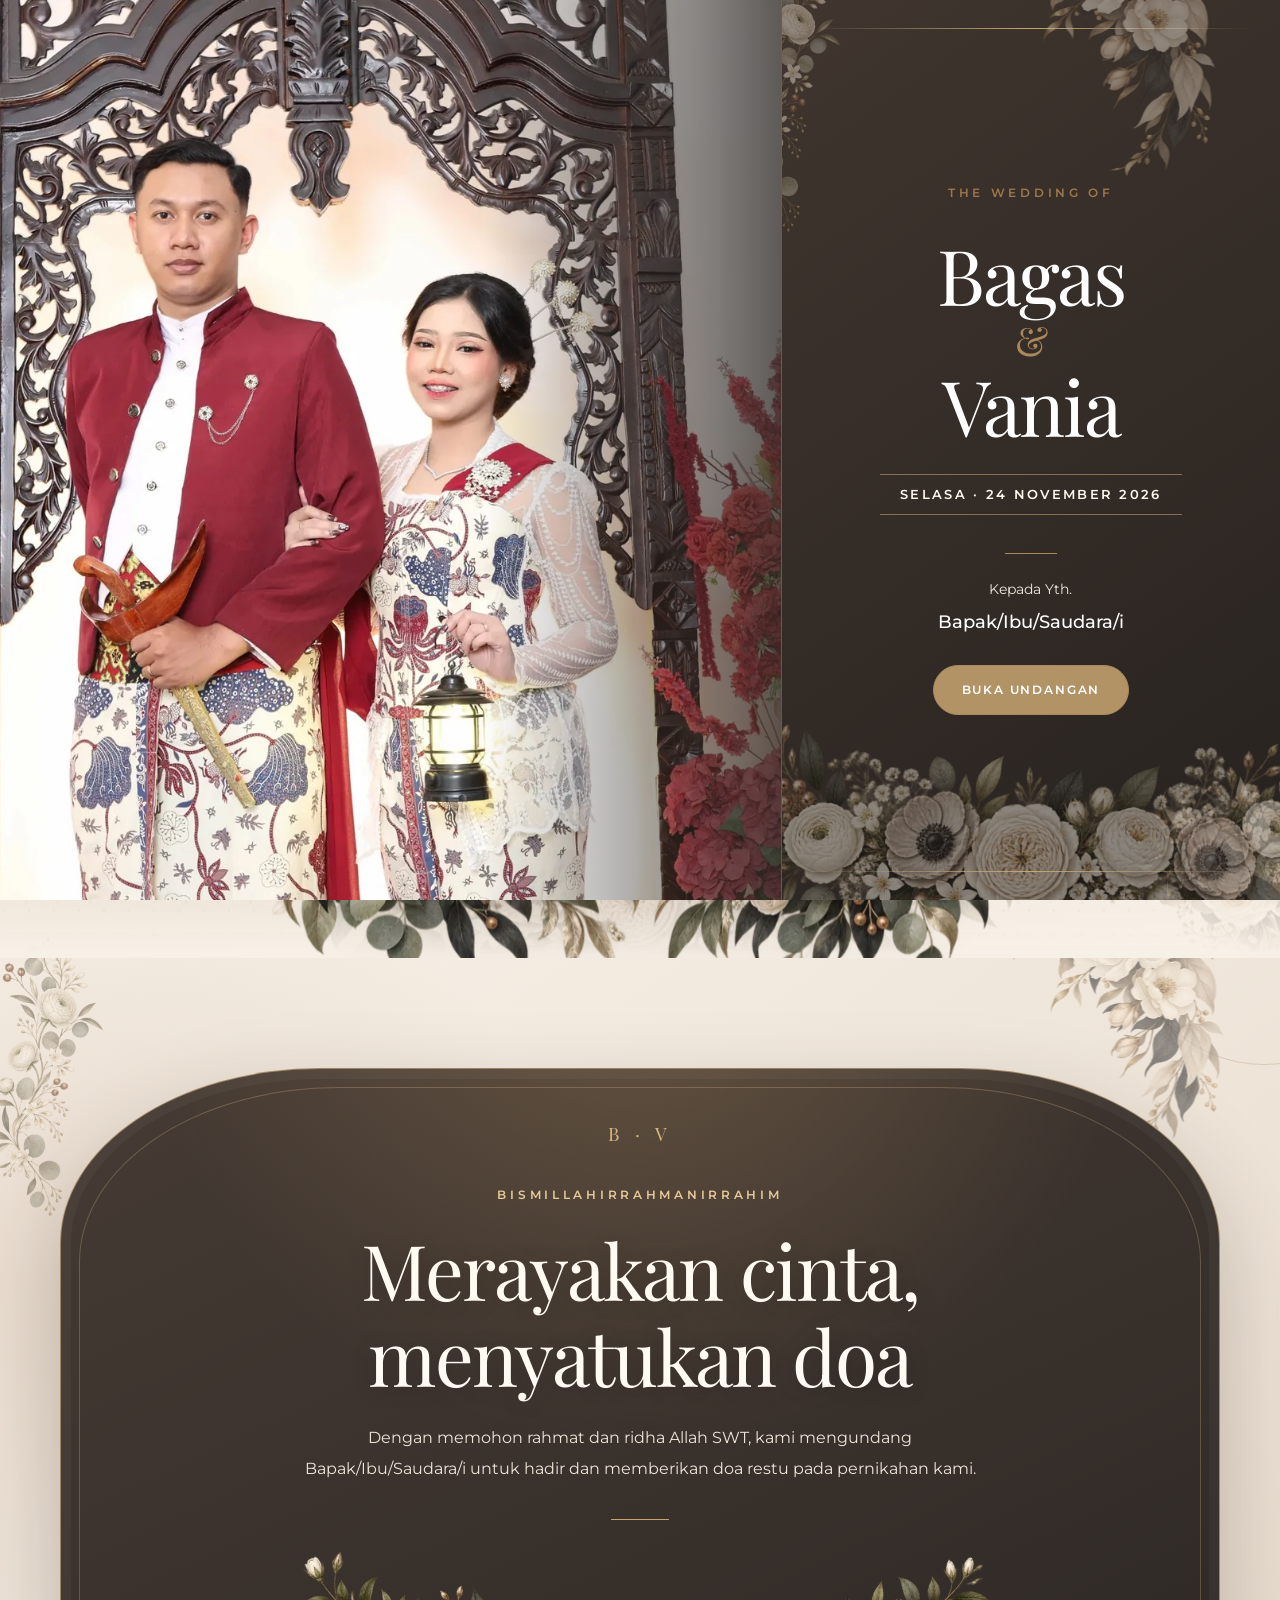
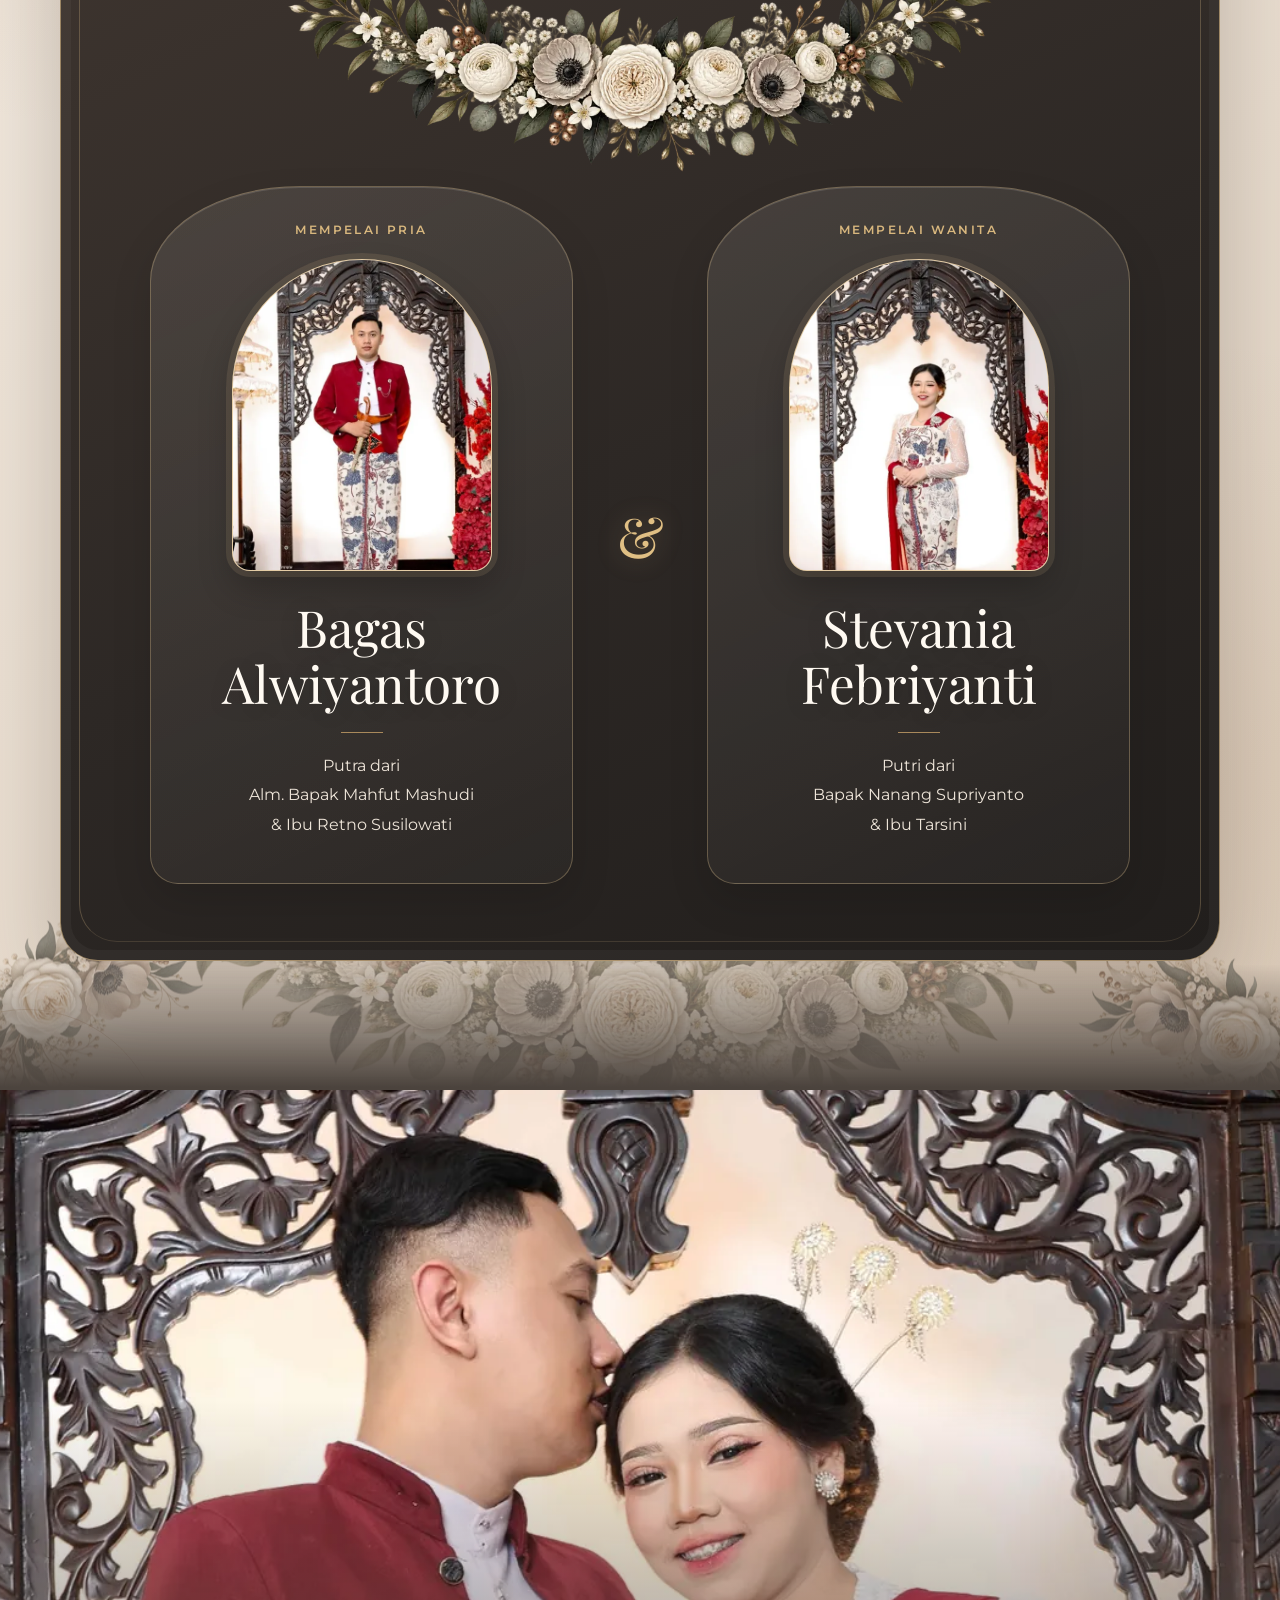
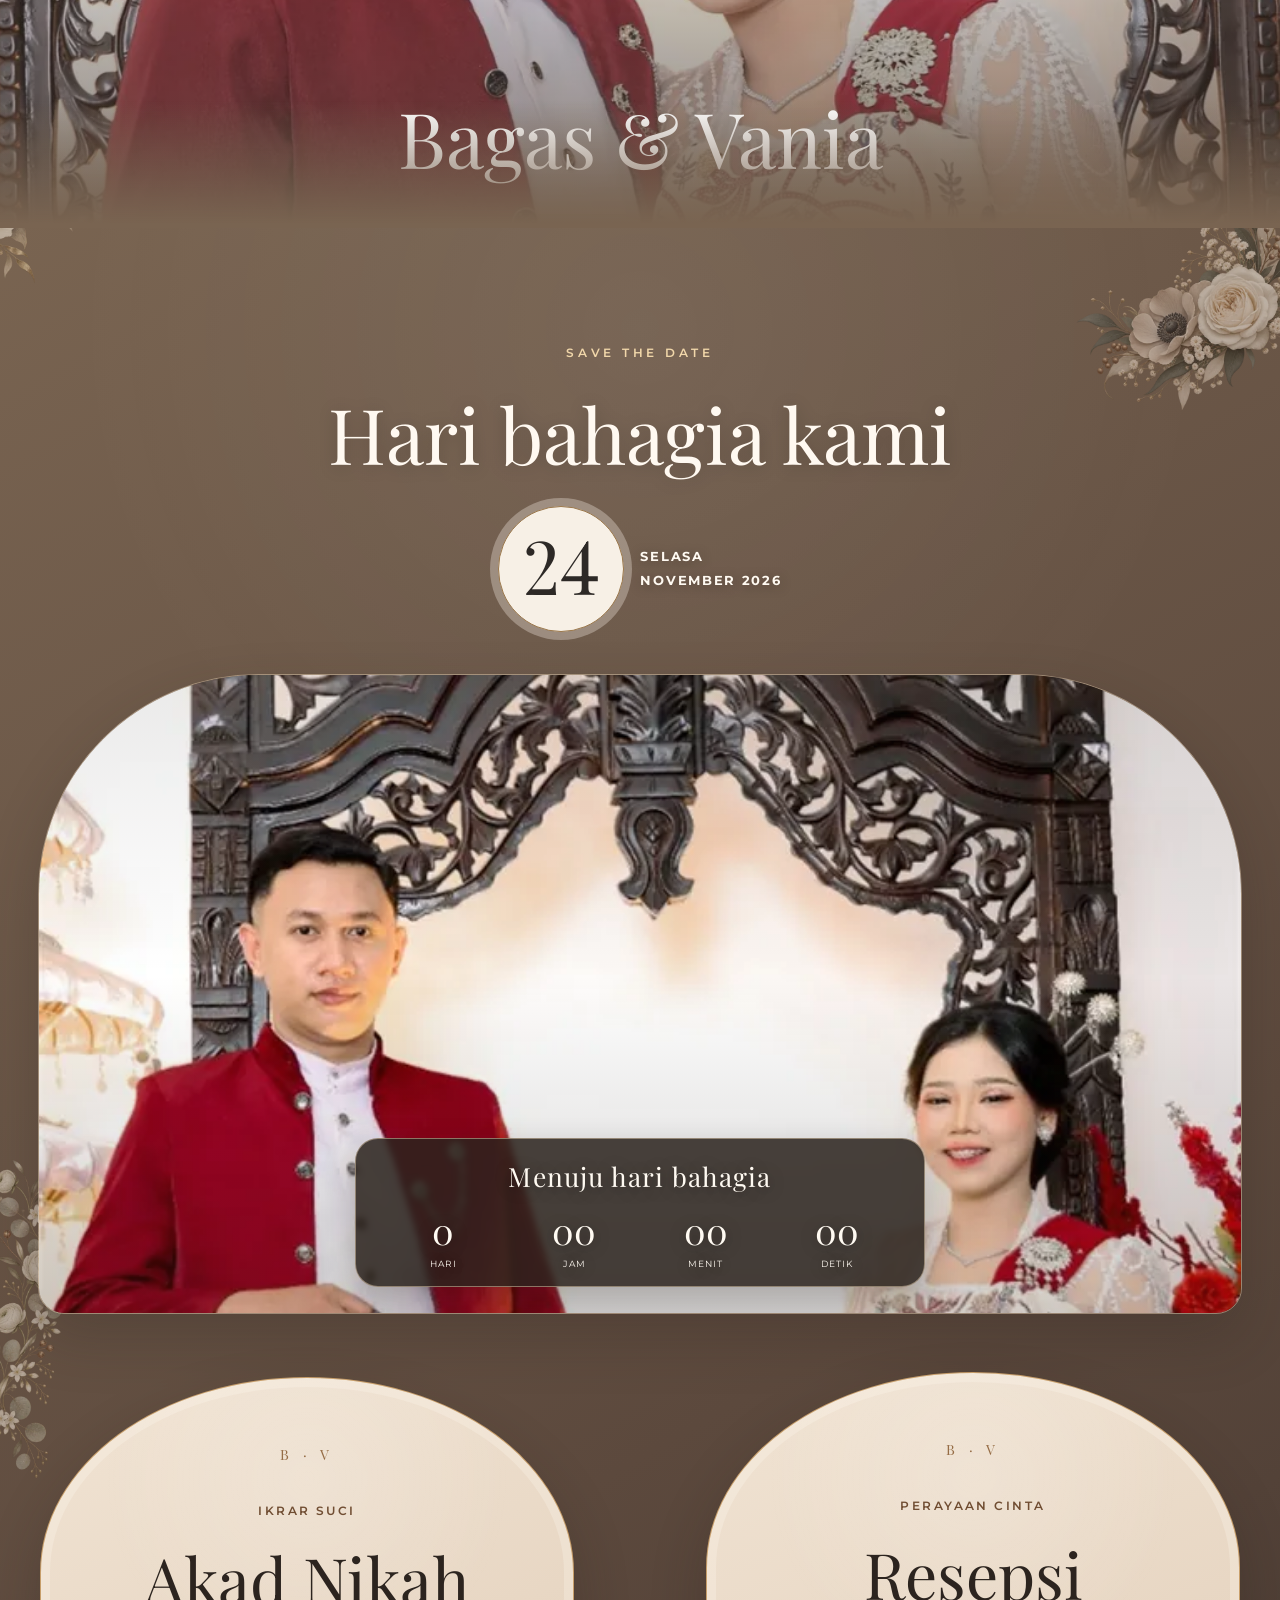
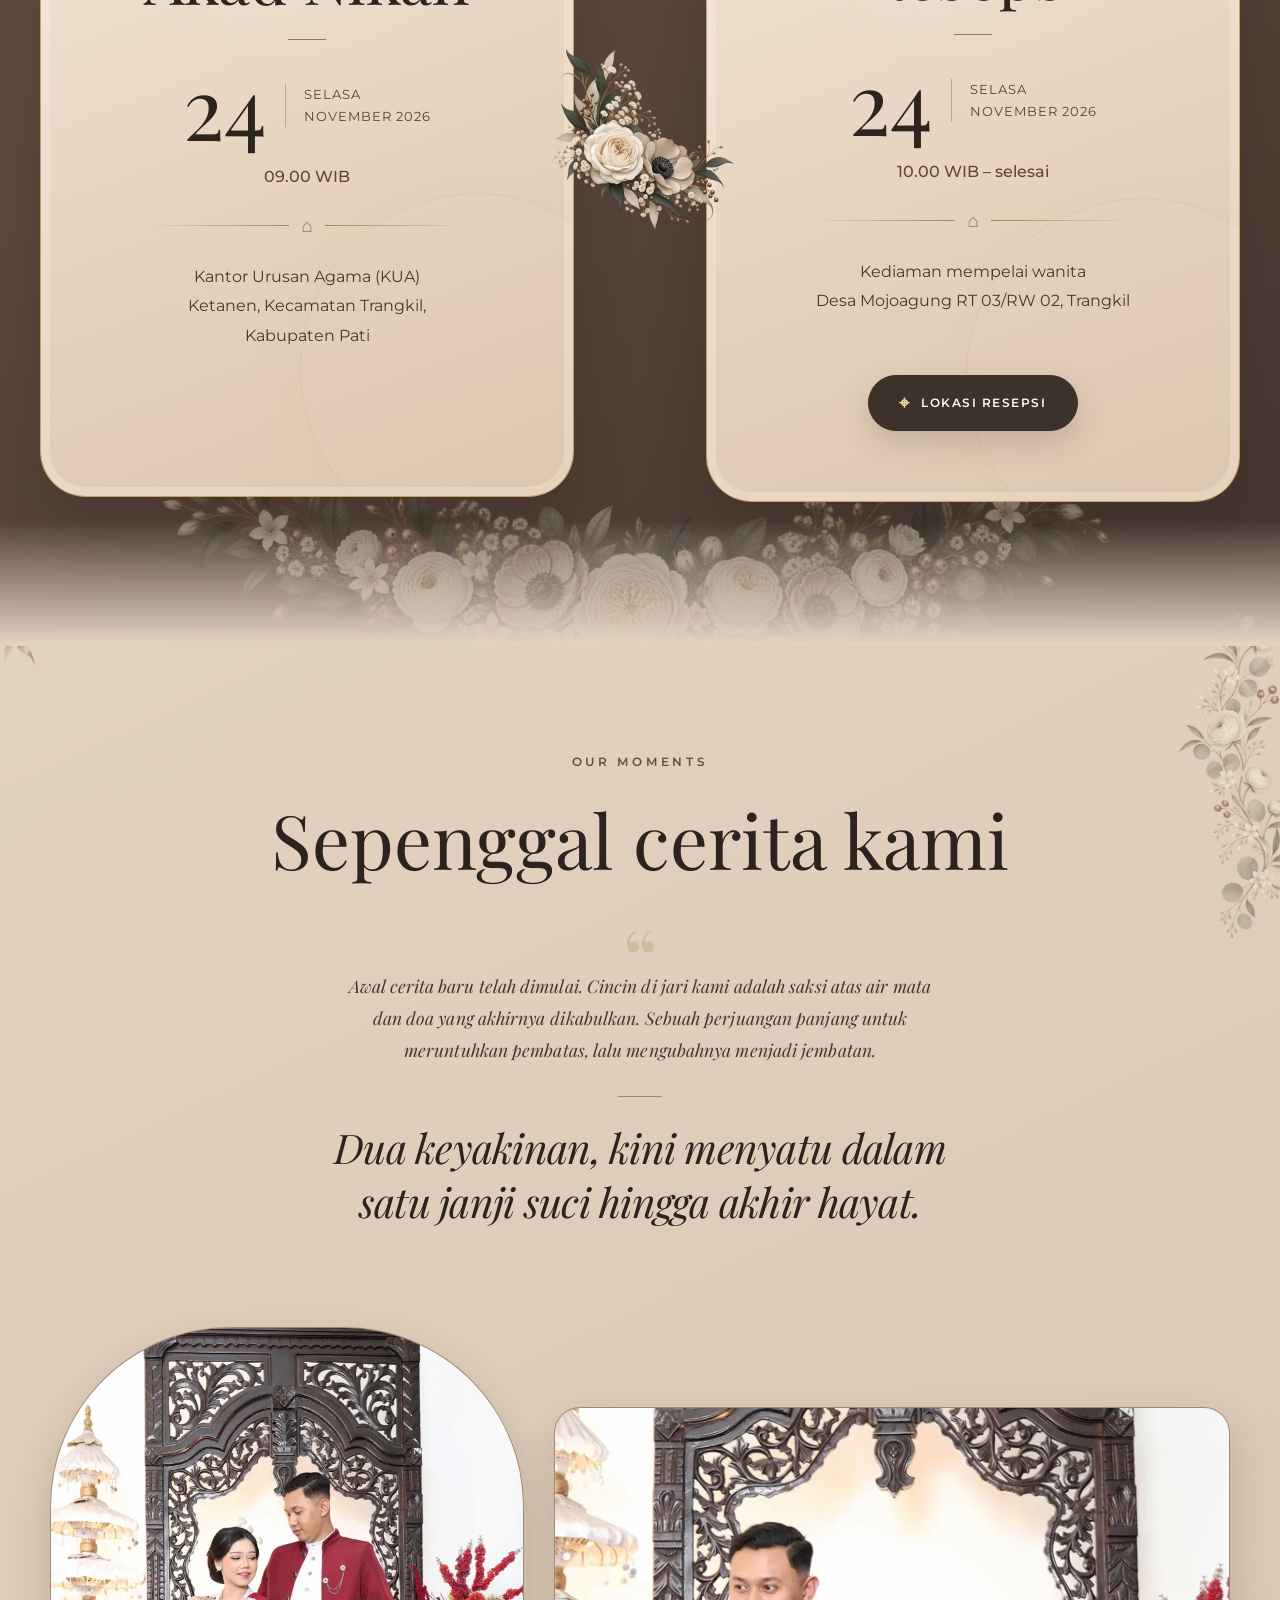
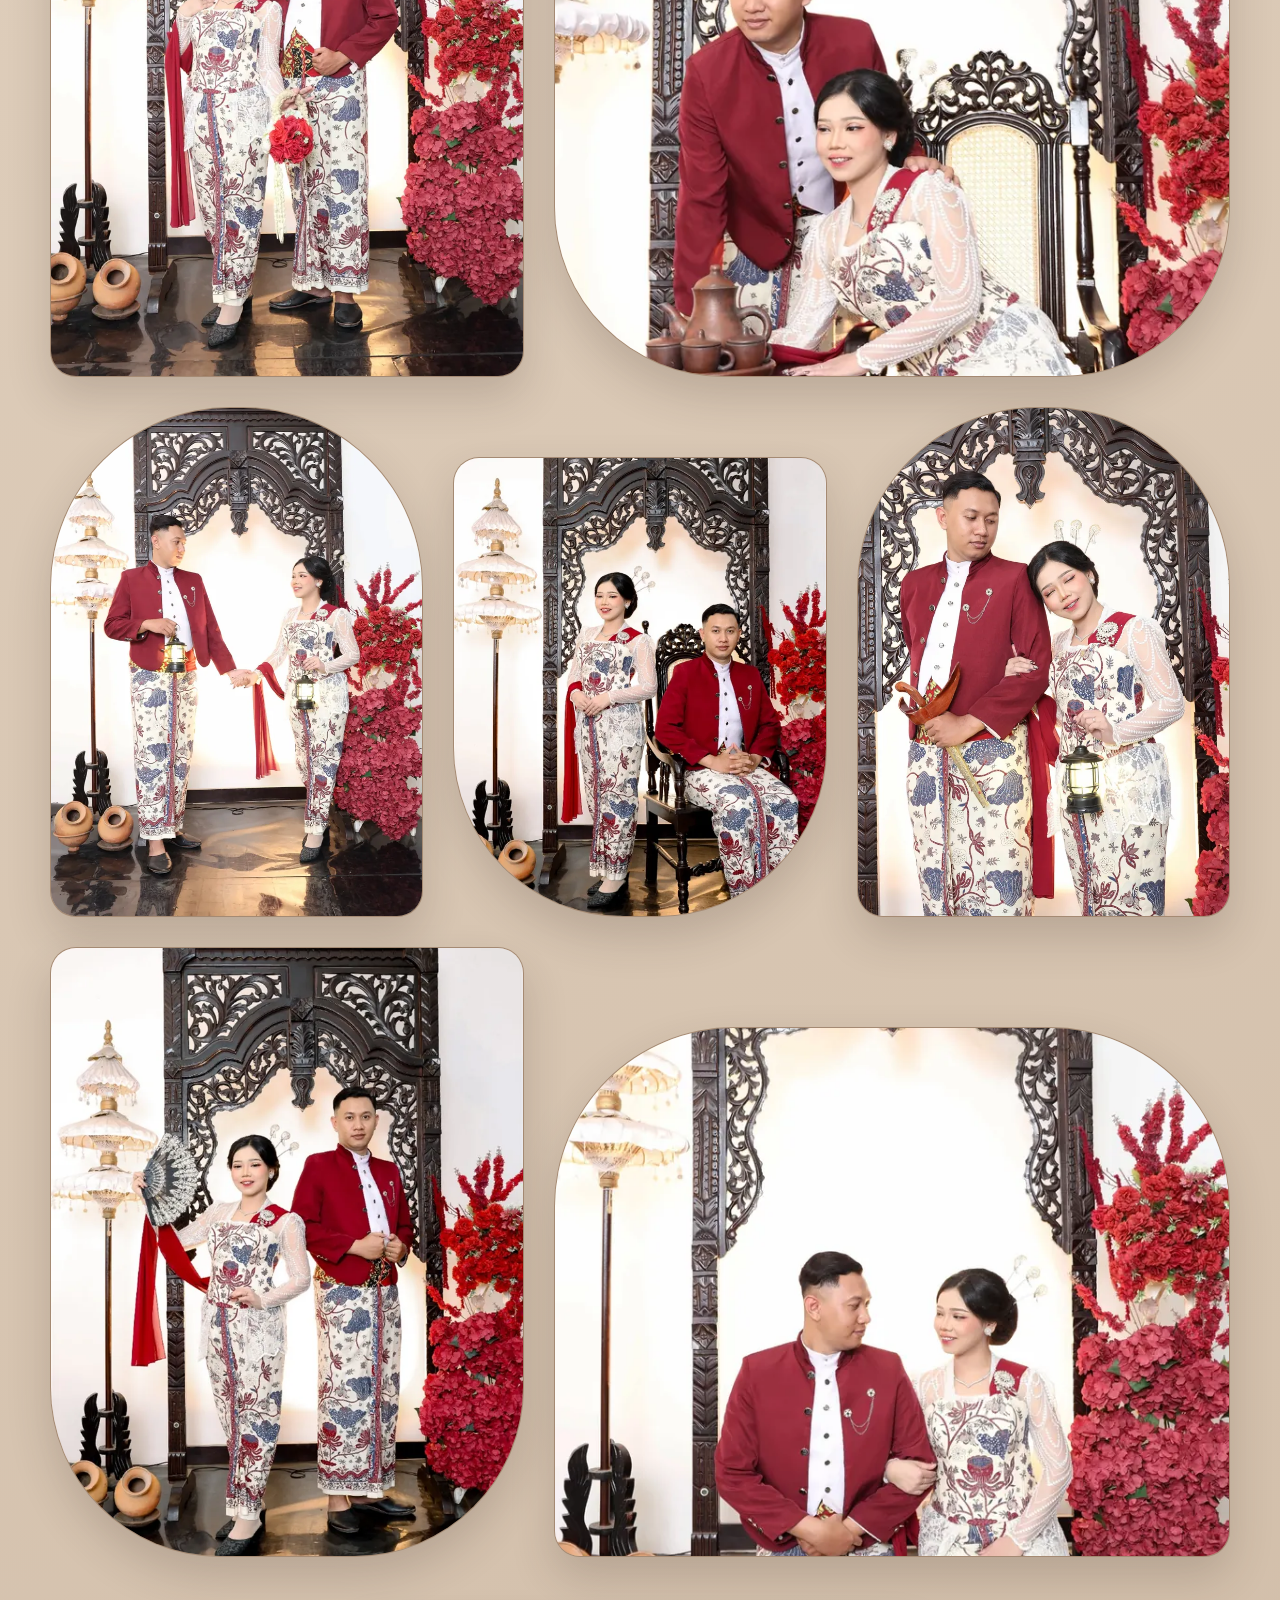
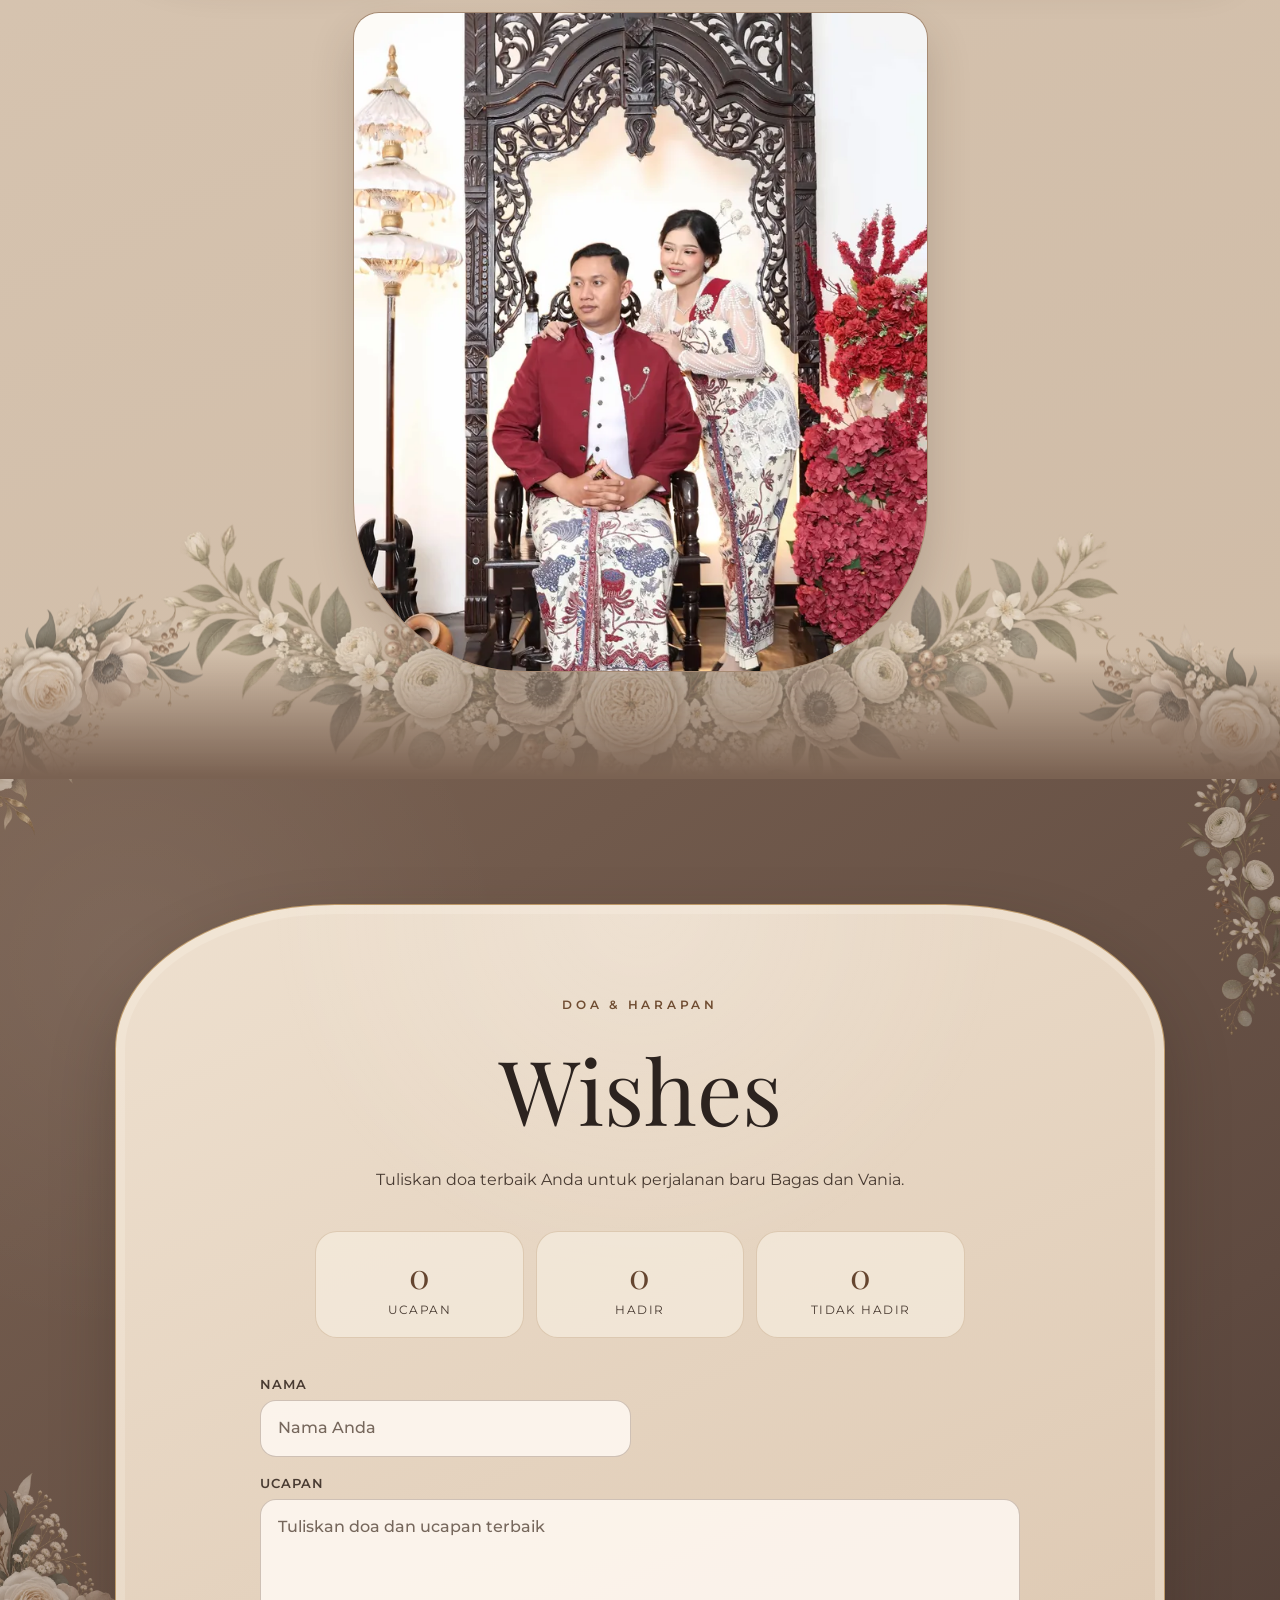
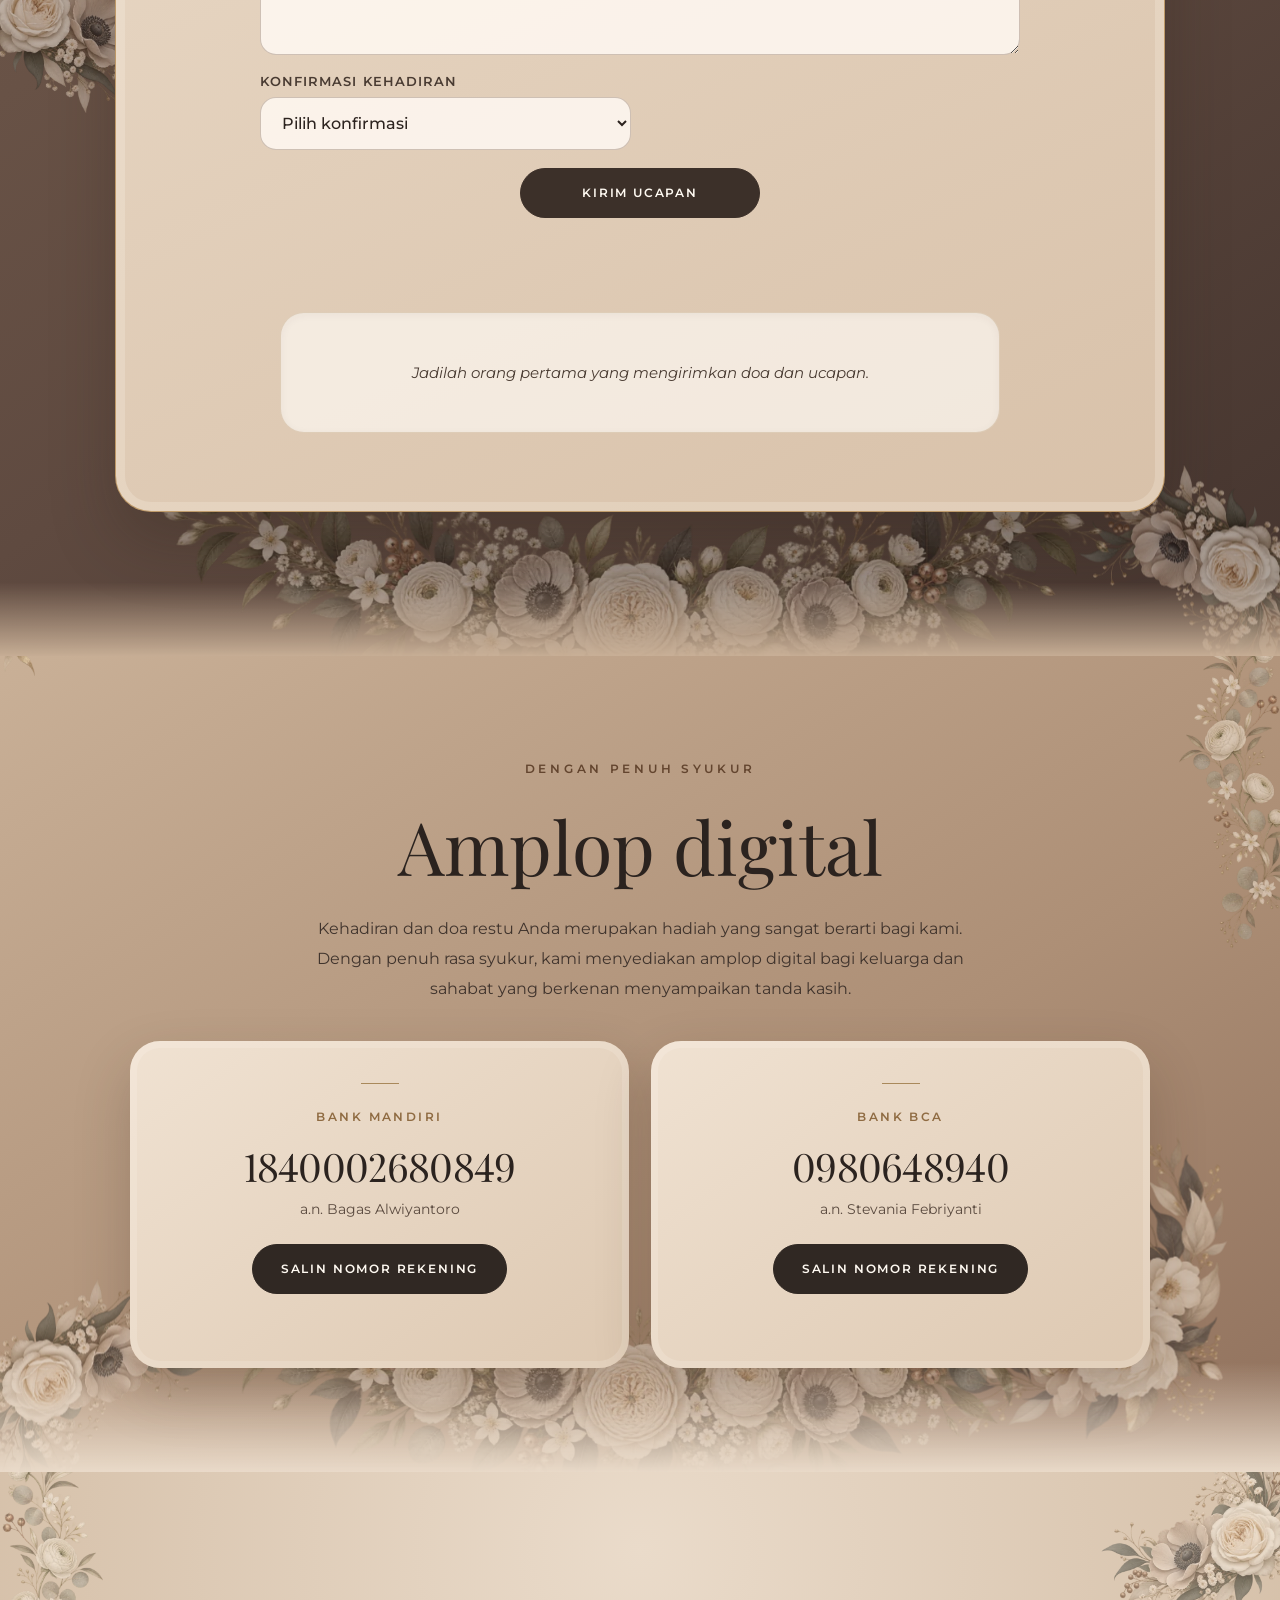
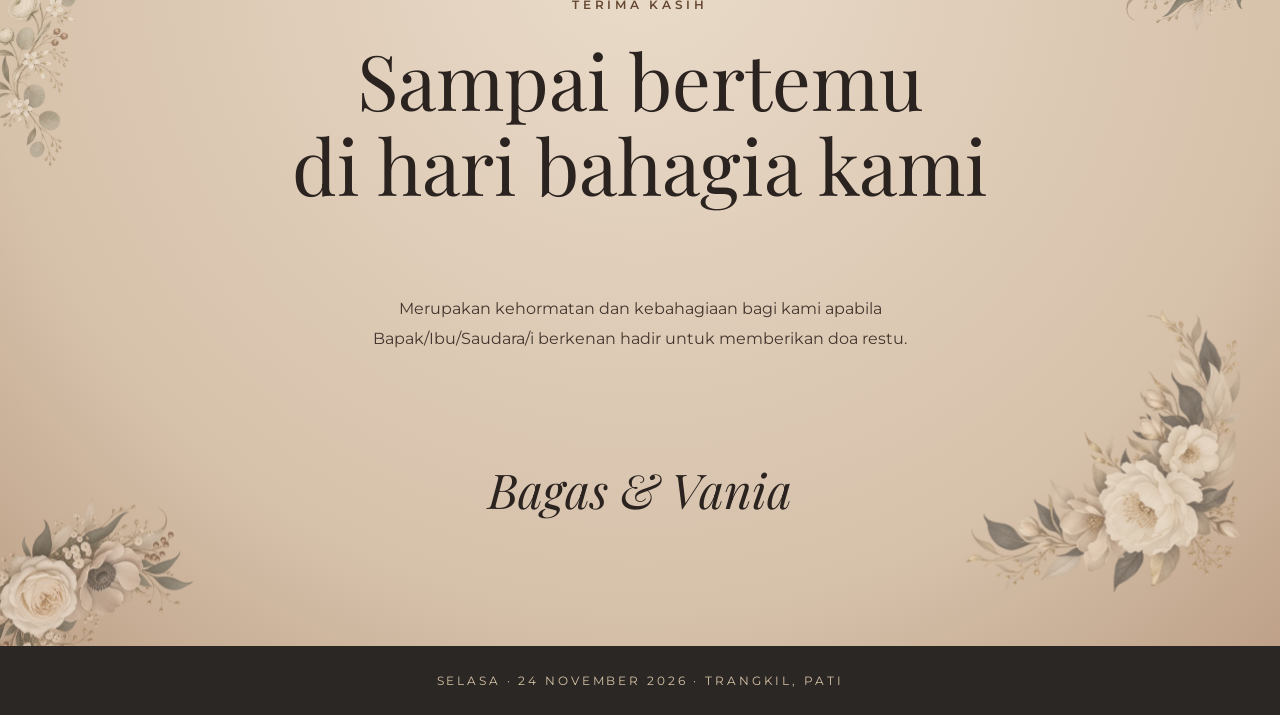
==== commit 52371b03: "penghilangan karakter rusak" ====
--- a/index.html
+++ b/index.html
@@ -7,40 +7,40 @@
 <link rel="icon" href="favicon.ico" sizes="any">
 <link rel="shortcut icon" href="favicon.ico">
 <link rel="apple-touch-icon" sizes="180x180" href="photos/og-bagas-vania-portrait-v3.jpg">
-<title>Bagas & Vania â€” Undangan Pernikahan</title>
+<title>Bagas & Vania — Undangan Pernikahan</title>
 <meta name="description" content="Undangan pernikahan Bagas Alwiyantoro dan Stevania Febriyanti, Selasa 24 November 2026 di Trangkil, Pati.">
 
 <meta property="og:type" content="website">
 <meta property="og:locale" content="id_ID">
 <meta property="og:site_name" content="Undangan Bagas & Vania">
 <meta property="og:title" content="The Wedding of Bagas & Vania">
-<meta property="og:description" content="Selasa, 24 November 2026 Â· Trangkil, Pati">
+<meta property="og:description" content="Selasa, 24 November 2026 · Trangkil, Pati">
 <meta property="og:url" content="https://bagas-vania-24-november-2026.bagasalwi19022002.chatgpt.site/">
 <meta property="og:image" content="https://bagas-vania-24-november-2026.bagasalwi19022002.chatgpt.site/photos/og-bagas-vania-portrait-v3.jpg">
 <meta property="og:image:secure_url" content="https://bagas-vania-24-november-2026.bagasalwi19022002.chatgpt.site/photos/og-bagas-vania-portrait-v3.jpg">
 <meta property="og:image:type" content="image/jpeg">
 <meta property="og:image:width" content="900">
 <meta property="og:image:height" content="1350">
-<meta property="og:image:alt" content="The Wedding of Bagas & Vania â€” 24 November 2026">
+<meta property="og:image:alt" content="The Wedding of Bagas & Vania — 24 November 2026">
 
 <meta itemprop="name" content="The Wedding of Bagas & Vania">
-<meta itemprop="description" content="Selasa, 24 November 2026 Â· Trangkil, Pati">
+<meta itemprop="description" content="Selasa, 24 November 2026 · Trangkil, Pati">
 <meta itemprop="image" content="https://bagas-vania-24-november-2026.bagasalwi19022002.chatgpt.site/photos/og-bagas-vania-portrait-v3.jpg">
 
 <meta name="twitter:card" content="summary_large_image">
 <meta name="twitter:title" content="The Wedding of Bagas & Vania">
-<meta name="twitter:description" content="Selasa, 24 November 2026 Â· Trangkil, Pati">
+<meta name="twitter:description" content="Selasa, 24 November 2026 · Trangkil, Pati">
 <meta name="twitter:image" content="https://bagas-vania-24-november-2026.bagasalwi19022002.chatgpt.site/photos/og-bagas-vania-portrait-v3.jpg">
-<meta name="twitter:image:alt" content="The Wedding of Bagas & Vania â€” 24 November 2026">
+<meta name="twitter:image:alt" content="The Wedding of Bagas & Vania — 24 November 2026">
 
 <meta name="apple-mobile-web-app-title" content="Bagas & Vania">
 <meta name="apple-mobile-web-app-capable" content="yes">
 <meta name="apple-mobile-web-app-status-bar-style" content="black-translucent">
 <link rel="preconnect" href="https://fonts.googleapis.com"><link rel="preconnect" href="https://fonts.gstatic.com" crossorigin><link href="https://fonts.googleapis.com/css2?family=Montserrat:wght@400;500;600&family=Playfair+Display:ital,wght@0,400;0,500;1,400&display=swap" rel="stylesheet">
 <style>
-:root{--ink:#171a1b;--paper:#f4f0e9;--gold:#b49a66;--muted:#d9d0c0;--serif:Italiana,Georgia,serif;font-family:'DM Sans',Arial,sans-serif;color:var(--ink);background:var(--ink)}*{box-sizing:border-box}html{scroll-behavior:smooth}body{margin:0;overflow-x:hidden}body.locked{overflow:hidden}button,a{font:inherit}button{cursor:pointer}a{color:inherit;text-decoration:none}img{display:block;width:100%}.skip{position:absolute;top:-60px;left:12px;z-index:200;background:#fff;color:#111;padding:10px}.skip:focus{top:12px}.cover{position:fixed;inset:0;z-index:100;background:#171a1b;color:#fff;display:grid;grid-template-columns:minmax(0,1fr) minmax(330px,39%);transition:opacity .8s ease,transform 1s cubic-bezier(.77,0,.18,1);overflow:hidden}.cover[hidden]{display:none}.cover.is-open{opacity:0;transform:translateY(-100%);pointer-events:none}.cover-photo{position:relative;overflow:hidden}.cover-photo img{height:100%;object-fit:cover;object-position:50% 42%;animation:slowzoom 15s ease-out both}.cover-photo:after{content:"";position:absolute;inset:0;background:linear-gradient(90deg,transparent 70%,#171a1b80)}.cover-content{display:flex;flex-direction:column;justify-content:center;align-items:center;text-align:center;padding:35px 32px;position:relative;border-left:1px solid #bdab824a}.cover-content:before,.cover-content:after{content:"";position:absolute;left:28px;right:28px;height:1px;background:linear-gradient(90deg,transparent,#b49a66,transparent)}.cover-content:before{top:28px}.cover-content:after{bottom:28px}.overline{font-size:.75rem;letter-spacing:.31em;text-transform:uppercase;font-weight:600;color:var(--gold)}.cover h1,.display{font-family:var(--serif);font-weight:400;line-height:1.02}.cover h1{font-size:clamp(4rem,6vw,6.9rem);margin:35px 0 15px}.cover h1 span{display:block;font-size:.52em;color:var(--gold);margin:6px 0}.cover-date{font-size:.8rem;letter-spacing:.23em;text-transform:uppercase;color:#e5dfd3;margin:14px 0 48px}.recipient{margin:0 0 28px;color:#ddd5c5;font-size:.88rem;line-height:1.7}.recipient strong{display:block;color:#fff;font-weight:500;font-size:1.1rem;margin-top:5px}.line{width:52px;height:1px;background:var(--gold);margin:0 auto 24px}.button{display:inline-flex;justify-content:center;align-items:center;min-height:50px;padding:12px 25px;border:1px solid var(--gold);border-radius:0;background:transparent;color:inherit;text-transform:uppercase;letter-spacing:.15em;font-size:.76rem;font-weight:600;transition:background .25s,color .25s,transform .25s}.button:hover,.button:focus-visible{background:var(--gold);color:#171a1b;transform:translateY(-2px)}.button-filled{background:var(--gold);color:#171a1b}.button-filled:hover{background:#d8c28f}.page{background:var(--paper)}.masthead{height:80px;display:flex;align-items:center;justify-content:space-between;padding:0 max(5vw,22px);background:var(--ink);color:#e9e2d5}.monogram{font-family:var(--serif);font-size:2rem;letter-spacing:.08em}.masthead time{font-size:.7rem;letter-spacing:.19em;color:#c4b594}.editorial{padding:105px 22px;background:linear-gradient(135deg,#e7dfd2,#f5f1ea 48%,#ded3c2);text-align:center}.narrow{max-width:910px;margin:auto}.editorial .narrow{position:relative;isolation:isolate;overflow:hidden;max-width:980px;padding:112px 64px 70px;border:1px solid #bda678;border-radius:48% 48% 26px 26px / 145px 145px 26px 26px;background:radial-gradient(circle at 50% 0,#33423f 0,#202c2a 42%,#17211f 100%);box-shadow:0 28px 80px #332c2133;color:#f7f1e6}.editorial .narrow:before{content:"";position:absolute;inset:12px;border:1px solid #d6bf8b4f;border-radius:inherit;pointer-events:none;z-index:-1}.editorial .narrow:after{content:"B  Â·  V";position:absolute;top:38px;left:50%;transform:translateX(-50%);font-family:var(--serif);font-size:1.15rem;letter-spacing:.3em;color:#cdb47e}.editorial h2{font-family:var(--serif);font-weight:400;font-size:clamp(3.3rem,8vw,6.7rem);line-height:1.06;margin:25px 0;color:#fffaf1;text-wrap:balance}.editorial .overline{color:#d9bd82}.intro{max-width:650px;margin:0 auto;font-size:1.02rem;line-height:1.95;color:#e1ddd3}.couple{display:grid;grid-template-columns:1fr auto 1fr;gap:22px;align-items:stretch;margin:70px auto 0}.person{display:flex;flex-direction:column;justify-content:center;min-height:230px;padding:34px 24px;border:1px solid #ccb47c66;background:linear-gradient(145deg,#ffffff0d,#d9bd8208)}.person h3{font-family:var(--serif);font-size:clamp(2.2rem,4vw,3.7rem);line-height:1.1;font-weight:400;margin:0 0 18px;color:#fffaf1}.person p{font-size:.95rem;line-height:1.8;color:#ded8cb;margin:0}.amp{align-self:center;display:grid;place-items:center;width:54px;height:54px;border:1px solid #bfa46d;border-radius:50%;font-family:var(--serif);font-size:2rem;color:#e0c58e;background:#1c2725}.portrait-band{height:min(75vw,720px);min-height:480px;position:relative;overflow:hidden;background:#383d3b}.portrait-band img{height:100%;object-fit:cover;object-position:50% 41%}.portrait-band:after{content:"";position:absolute;inset:0;background:linear-gradient(0deg,#121819a6,transparent 55%)}.portrait-caption{position:absolute;z-index:1;bottom:40px;left:0;right:0;text-align:center;color:#fff;font-family:var(--serif);font-size:clamp(2.5rem,6vw,5rem)}.schedule{background:#202727;color:#f3efe7;padding:108px 22px;text-align:center}.schedule h2{font-family:var(--serif);font-weight:400;font-size:clamp(3.3rem,7vw,6rem);margin:22px 0}.schedule .date-block{display:flex;gap:16px;justify-content:center;align-items:center;margin:20px 0 55px;color:#dfd5bf}.date-block .big{font-family:var(--serif);font-size:5.7rem;color:#f3efe7;line-height:1}.date-block .side{text-align:left;line-height:1.8;letter-spacing:.1em;text-transform:uppercase;font-size:.82rem}.event-grid{max-width:880px;margin:auto;display:grid;grid-template-columns:1fr 1fr;gap:18px}.event{border:1px solid #b49a6680;padding:42px 30px 38px;display:flex;flex-direction:column;align-items:center}.event h3{font-family:var(--serif);font-weight:400;font-size:2.8rem;margin:0 0 22px}.event strong{font-size:1rem;font-weight:500;color:#e7d5ab}.event p{line-height:1.75;color:#d1cec5;margin:17px 0 22px;flex:1}.event .button{margin-top:auto}.gallery{padding:110px 22px;background:#e9e3d8;text-align:center}.gallery h2{font-family:var(--serif);font-weight:400;font-size:clamp(3.3rem,7vw,5.8rem);margin:20px 0 45px}.story-quote{max-width:760px;margin:0 auto 52px;padding:30px 30px 34px;border-top:1px solid #b49a6670;border-bottom:1px solid #b49a6670;color:#4e504d;font-size:1rem;line-height:1.95}.story-quote p{margin:0}.story-highlight{display:block;margin-top:22px;font-family:var(--serif);font-size:clamp(1.75rem,4vw,3rem);line-height:1.35;color:#242a29}.story-highlight:before{content:"â€œ";color:var(--gold)}.story-highlight:after{content:"â€";color:var(--gold)}.photo-grid{max-width:1060px;margin:auto;display:grid;grid-template-columns:1fr 1fr;gap:19px;align-items:center}.photo-grid figure{margin:0;overflow:hidden;background:#c5bbad}.photo-grid figure:first-child{aspect-ratio:3/4}.photo-grid figure:last-child{aspect-ratio:3/4;margin-top:90px}.photo-grid img{height:100%;object-fit:cover;transition:transform .8s ease}.photo-grid figure:hover img{transform:scale(1.04)}.gift{background:#f4f0e9;text-align:center;padding:100px 22px;border-top:1px solid #c9bfae}.gift h2{font-family:var(--serif);font-size:clamp(3.2rem,7vw,5.5rem);font-weight:400;margin:20px 0}.gift-copy{max-width:580px;margin:0 auto 36px;line-height:1.85;color:#555751}.gift-grid{max-width:920px;margin:auto;display:grid;grid-template-columns:1fr 1fr;gap:18px}.gift-card{background:#fffdfa;border:1px solid #d7c8a9;padding:38px 28px;box-shadow:0 16px 50px #1b19120d}.gift-bank{font-size:.76rem;letter-spacing:.2em;text-transform:uppercase;color:#967a4d;font-weight:600}.gift-number{font-family:var(--serif);font-size:clamp(2.2rem,7vw,3.6rem);overflow-wrap:anywhere;margin:16px 0 8px}.gift-owner{font-size:.9rem;color:#54534d;margin:0 0 26px}.gift .button{color:#171a1b}.gift .button:hover{color:#171a1b}.gift-feedback{min-height:1.5em;margin:12px 0 0;color:#60513a;font-size:.85rem}.gift-card.copied{border-color:#9f8250;box-shadow:0 16px 50px #1b19120d,0 0 0 1px #b49a66}.closing{background:var(--paper);text-align:center;padding:120px 22px 130px}.closing h2{font-family:var(--serif);font-size:clamp(3.3rem,8vw,6rem);font-weight:400;line-height:1.1;margin:25px 0}.closing p{max-width:590px;margin:auto;line-height:1.9;color:#555751}.signature{font-family:var(--serif);font-size:3rem;margin:40px 0 0}.footer{background:var(--ink);color:#c6b993;text-align:center;padding:27px;font-size:.75rem;letter-spacing:.24em}.reveal{opacity:0;transform:translateY(36px);transition:opacity .9s ease,transform .9s ease}.reveal.visible{opacity:1;transform:none}@keyframes slowzoom{from{transform:scale(1.07)}to{transform:scale(1)}}@media(max-width:760px){.gift-grid{grid-template-columns:1fr}.cover{display:block}.cover-photo{position:absolute;inset:0}.cover-photo img{object-position:50% 43%}.cover-photo:after{background:linear-gradient(0deg,#101619f2 0%,#101619b8 31%,#10161924 72%)}.cover-content{position:absolute;inset:0;justify-content:flex-end;padding:26px 22px 52px;border:0}.cover-content:before{display:none}.cover-content:after{bottom:22px}.cover h1{font-size:clamp(4.1rem,15vw,6.2rem);margin:16px 0 7px}.cover-date{margin:7px 0 17px}.recipient{margin:0 0 14px}.line{margin:0 auto 14px}.cover .overline{font-size:.7rem}.editorial{padding:62px 14px}.editorial .narrow{padding:98px 20px 28px;border-radius:48% 48% 22px 22px / 92px 92px 22px 22px}.editorial .narrow:before{inset:8px}.editorial .narrow:after{top:30px}.editorial h2{font-size:clamp(3.1rem,15vw,4.8rem);margin:20px 0 24px}.intro{font-size:.98rem;line-height:1.9;padding:0 5px}.couple{grid-template-columns:1fr;gap:14px;margin-top:48px}.person{min-height:0;padding:30px 18px}.person h3{font-size:2.65rem}.amp{width:46px;height:46px;font-size:1.7rem;margin:-4px auto;z-index:1}.portrait-band{height:600px;min-height:0}.schedule,.gallery{padding:84px 20px}.event-grid{grid-template-columns:1fr}.event{padding:34px 25px}.photo-grid{gap:10px}.photo-grid figure:last-child{margin-top:55px}.closing{padding:90px 22px 100px}}@media(max-height:740px) and (max-width:760px){.cover-content{padding-bottom:35px}.cover h1{font-size:3.8rem}.cover-date{margin-bottom:10px}.recipient{margin-bottom:10px}}@media(prefers-reduced-motion:reduce){html{scroll-behavior:auto}.cover,.reveal,.photo-grid img{transition:none}.cover-photo img{animation:none}}
+:root{--ink:#171a1b;--paper:#f4f0e9;--gold:#b49a66;--muted:#d9d0c0;--serif:Italiana,Georgia,serif;font-family:'DM Sans',Arial,sans-serif;color:var(--ink);background:var(--ink)}*{box-sizing:border-box}html{scroll-behavior:smooth}body{margin:0;overflow-x:hidden}body.locked{overflow:hidden}button,a{font:inherit}button{cursor:pointer}a{color:inherit;text-decoration:none}img{display:block;width:100%}.skip{position:absolute;top:-60px;left:12px;z-index:200;background:#fff;color:#111;padding:10px}.skip:focus{top:12px}.cover{position:fixed;inset:0;z-index:100;background:#171a1b;color:#fff;display:grid;grid-template-columns:minmax(0,1fr) minmax(330px,39%);transition:opacity .8s ease,transform 1s cubic-bezier(.77,0,.18,1);overflow:hidden}.cover[hidden]{display:none}.cover.is-open{opacity:0;transform:translateY(-100%);pointer-events:none}.cover-photo{position:relative;overflow:hidden}.cover-photo img{height:100%;object-fit:cover;object-position:50% 42%;animation:slowzoom 15s ease-out both}.cover-photo:after{content:"";position:absolute;inset:0;background:linear-gradient(90deg,transparent 70%,#171a1b80)}.cover-content{display:flex;flex-direction:column;justify-content:center;align-items:center;text-align:center;padding:35px 32px;position:relative;border-left:1px solid #bdab824a}.cover-content:before,.cover-content:after{content:"";position:absolute;left:28px;right:28px;height:1px;background:linear-gradient(90deg,transparent,#b49a66,transparent)}.cover-content:before{top:28px}.cover-content:after{bottom:28px}.overline{font-size:.75rem;letter-spacing:.31em;text-transform:uppercase;font-weight:600;color:var(--gold)}.cover h1,.display{font-family:var(--serif);font-weight:400;line-height:1.02}.cover h1{font-size:clamp(4rem,6vw,6.9rem);margin:35px 0 15px}.cover h1 span{display:block;font-size:.52em;color:var(--gold);margin:6px 0}.cover-date{font-size:.8rem;letter-spacing:.23em;text-transform:uppercase;color:#e5dfd3;margin:14px 0 48px}.recipient{margin:0 0 28px;color:#ddd5c5;font-size:.88rem;line-height:1.7}.recipient strong{display:block;color:#fff;font-weight:500;font-size:1.1rem;margin-top:5px}.line{width:52px;height:1px;background:var(--gold);margin:0 auto 24px}.button{display:inline-flex;justify-content:center;align-items:center;min-height:50px;padding:12px 25px;border:1px solid var(--gold);border-radius:0;background:transparent;color:inherit;text-transform:uppercase;letter-spacing:.15em;font-size:.76rem;font-weight:600;transition:background .25s,color .25s,transform .25s}.button:hover,.button:focus-visible{background:var(--gold);color:#171a1b;transform:translateY(-2px)}.button-filled{background:var(--gold);color:#171a1b}.button-filled:hover{background:#d8c28f}.page{background:var(--paper)}.masthead{height:80px;display:flex;align-items:center;justify-content:space-between;padding:0 max(5vw,22px);background:var(--ink);color:#e9e2d5}.monogram{font-family:var(--serif);font-size:2rem;letter-spacing:.08em}.masthead time{font-size:.7rem;letter-spacing:.19em;color:#c4b594}.editorial{padding:105px 22px;background:linear-gradient(135deg,#e7dfd2,#f5f1ea 48%,#ded3c2);text-align:center}.narrow{max-width:910px;margin:auto}.editorial .narrow{position:relative;isolation:isolate;overflow:hidden;max-width:980px;padding:112px 64px 70px;border:1px solid #bda678;border-radius:48% 48% 26px 26px / 145px 145px 26px 26px;background:radial-gradient(circle at 50% 0,#33423f 0,#202c2a 42%,#17211f 100%);box-shadow:0 28px 80px #332c2133;color:#f7f1e6}.editorial .narrow:before{content:"";position:absolute;inset:12px;border:1px solid #d6bf8b4f;border-radius:inherit;pointer-events:none;z-index:-1}.editorial .narrow:after{content:"B  ·  V";position:absolute;top:38px;left:50%;transform:translateX(-50%);font-family:var(--serif);font-size:1.15rem;letter-spacing:.3em;color:#cdb47e}.editorial h2{font-family:var(--serif);font-weight:400;font-size:clamp(3.3rem,8vw,6.7rem);line-height:1.06;margin:25px 0;color:#fffaf1;text-wrap:balance}.editorial .overline{color:#d9bd82}.intro{max-width:650px;margin:0 auto;font-size:1.02rem;line-height:1.95;color:#e1ddd3}.couple{display:grid;grid-template-columns:1fr auto 1fr;gap:22px;align-items:stretch;margin:70px auto 0}.person{display:flex;flex-direction:column;justify-content:center;min-height:230px;padding:34px 24px;border:1px solid #ccb47c66;background:linear-gradient(145deg,#ffffff0d,#d9bd8208)}.person h3{font-family:var(--serif);font-size:clamp(2.2rem,4vw,3.7rem);line-height:1.1;font-weight:400;margin:0 0 18px;color:#fffaf1}.person p{font-size:.95rem;line-height:1.8;color:#ded8cb;margin:0}.amp{align-self:center;display:grid;place-items:center;width:54px;height:54px;border:1px solid #bfa46d;border-radius:50%;font-family:var(--serif);font-size:2rem;color:#e0c58e;background:#1c2725}.portrait-band{height:min(75vw,720px);min-height:480px;position:relative;overflow:hidden;background:#383d3b}.portrait-band img{height:100%;object-fit:cover;object-position:50% 41%}.portrait-band:after{content:"";position:absolute;inset:0;background:linear-gradient(0deg,#121819a6,transparent 55%)}.portrait-caption{position:absolute;z-index:1;bottom:40px;left:0;right:0;text-align:center;color:#fff;font-family:var(--serif);font-size:clamp(2.5rem,6vw,5rem)}.schedule{background:#202727;color:#f3efe7;padding:108px 22px;text-align:center}.schedule h2{font-family:var(--serif);font-weight:400;font-size:clamp(3.3rem,7vw,6rem);margin:22px 0}.schedule .date-block{display:flex;gap:16px;justify-content:center;align-items:center;margin:20px 0 55px;color:#dfd5bf}.date-block .big{font-family:var(--serif);font-size:5.7rem;color:#f3efe7;line-height:1}.date-block .side{text-align:left;line-height:1.8;letter-spacing:.1em;text-transform:uppercase;font-size:.82rem}.event-grid{max-width:880px;margin:auto;display:grid;grid-template-columns:1fr 1fr;gap:18px}.event{border:1px solid #b49a6680;padding:42px 30px 38px;display:flex;flex-direction:column;align-items:center}.event h3{font-family:var(--serif);font-weight:400;font-size:2.8rem;margin:0 0 22px}.event strong{font-size:1rem;font-weight:500;color:#e7d5ab}.event p{line-height:1.75;color:#d1cec5;margin:17px 0 22px;flex:1}.event .button{margin-top:auto}.gallery{padding:110px 22px;background:#e9e3d8;text-align:center}.gallery h2{font-family:var(--serif);font-weight:400;font-size:clamp(3.3rem,7vw,5.8rem);margin:20px 0 45px}.story-quote{max-width:760px;margin:0 auto 52px;padding:30px 30px 34px;border-top:1px solid #b49a6670;border-bottom:1px solid #b49a6670;color:#4e504d;font-size:1rem;line-height:1.95}.story-quote p{margin:0}.story-highlight{display:block;margin-top:22px;font-family:var(--serif);font-size:clamp(1.75rem,4vw,3rem);line-height:1.35;color:#242a29}.story-highlight:before{content:"“";color:var(--gold)}.story-highlight:after{content:"”";color:var(--gold)}.photo-grid{max-width:1060px;margin:auto;display:grid;grid-template-columns:1fr 1fr;gap:19px;align-items:center}.photo-grid figure{margin:0;overflow:hidden;background:#c5bbad}.photo-grid figure:first-child{aspect-ratio:3/4}.photo-grid figure:last-child{aspect-ratio:3/4;margin-top:90px}.photo-grid img{height:100%;object-fit:cover;transition:transform .8s ease}.photo-grid figure:hover img{transform:scale(1.04)}.gift{background:#f4f0e9;text-align:center;padding:100px 22px;border-top:1px solid #c9bfae}.gift h2{font-family:var(--serif);font-size:clamp(3.2rem,7vw,5.5rem);font-weight:400;margin:20px 0}.gift-copy{max-width:580px;margin:0 auto 36px;line-height:1.85;color:#555751}.gift-grid{max-width:920px;margin:auto;display:grid;grid-template-columns:1fr 1fr;gap:18px}.gift-card{background:#fffdfa;border:1px solid #d7c8a9;padding:38px 28px;box-shadow:0 16px 50px #1b19120d}.gift-bank{font-size:.76rem;letter-spacing:.2em;text-transform:uppercase;color:#967a4d;font-weight:600}.gift-number{font-family:var(--serif);font-size:clamp(2.2rem,7vw,3.6rem);overflow-wrap:anywhere;margin:16px 0 8px}.gift-owner{font-size:.9rem;color:#54534d;margin:0 0 26px}.gift .button{color:#171a1b}.gift .button:hover{color:#171a1b}.gift-feedback{min-height:1.5em;margin:12px 0 0;color:#60513a;font-size:.85rem}.gift-card.copied{border-color:#9f8250;box-shadow:0 16px 50px #1b19120d,0 0 0 1px #b49a66}.closing{background:var(--paper);text-align:center;padding:120px 22px 130px}.closing h2{font-family:var(--serif);font-size:clamp(3.3rem,8vw,6rem);font-weight:400;line-height:1.1;margin:25px 0}.closing p{max-width:590px;margin:auto;line-height:1.9;color:#555751}.signature{font-family:var(--serif);font-size:3rem;margin:40px 0 0}.footer{background:var(--ink);color:#c6b993;text-align:center;padding:27px;font-size:.75rem;letter-spacing:.24em}.reveal{opacity:0;transform:translateY(36px);transition:opacity .9s ease,transform .9s ease}.reveal.visible{opacity:1;transform:none}@keyframes slowzoom{from{transform:scale(1.07)}to{transform:scale(1)}}@media(max-width:760px){.gift-grid{grid-template-columns:1fr}.cover{display:block}.cover-photo{position:absolute;inset:0}.cover-photo img{object-position:50% 43%}.cover-photo:after{background:linear-gradient(0deg,#101619f2 0%,#101619b8 31%,#10161924 72%)}.cover-content{position:absolute;inset:0;justify-content:flex-end;padding:26px 22px 52px;border:0}.cover-content:before{display:none}.cover-content:after{bottom:22px}.cover h1{font-size:clamp(4.1rem,15vw,6.2rem);margin:16px 0 7px}.cover-date{margin:7px 0 17px}.recipient{margin:0 0 14px}.line{margin:0 auto 14px}.cover .overline{font-size:.7rem}.editorial{padding:62px 14px}.editorial .narrow{padding:98px 20px 28px;border-radius:48% 48% 22px 22px / 92px 92px 22px 22px}.editorial .narrow:before{inset:8px}.editorial .narrow:after{top:30px}.editorial h2{font-size:clamp(3.1rem,15vw,4.8rem);margin:20px 0 24px}.intro{font-size:.98rem;line-height:1.9;padding:0 5px}.couple{grid-template-columns:1fr;gap:14px;margin-top:48px}.person{min-height:0;padding:30px 18px}.person h3{font-size:2.65rem}.amp{width:46px;height:46px;font-size:1.7rem;margin:-4px auto;z-index:1}.portrait-band{height:600px;min-height:0}.schedule,.gallery{padding:84px 20px}.event-grid{grid-template-columns:1fr}.event{padding:34px 25px}.photo-grid{gap:10px}.photo-grid figure:last-child{margin-top:55px}.closing{padding:90px 22px 100px}}@media(max-height:740px) and (max-width:760px){.cover-content{padding-bottom:35px}.cover h1{font-size:3.8rem}.cover-date{margin-bottom:10px}.recipient{margin-bottom:10px}}@media(prefers-reduced-motion:reduce){html{scroll-behavior:auto}.cover,.reveal,.photo-grid img{transition:none}.cover-photo img{animation:none}}
 
-/* Modern Minimalist Neutral â€” quiet luxury */
+/* Modern Minimalist Neutral — quiet luxury */
 :root{--ink:#2d2926;--paper:#f7f3ec;--gold:#a9895b;--muted:#d8cbbb;--serif:"Playfair Display",Georgia,serif;font-family:Montserrat,Arial,sans-serif;color:#2d2926;background:#f7f3ec}
 .page{background:#f7f3ec}.overline{color:#9a784d}.button{border-color:#aa895b}.button:hover,.button:focus-visible{background:#aa895b;color:#fff}.button-filled{background:#b29366;color:#fff}.button-filled:hover{background:#c2a77d;color:#29231f}
 .cover{background:#342e2a}.cover-photo:after{background:linear-gradient(90deg,transparent 62%,#342e2ac7)}.cover-content{background:linear-gradient(145deg,#453b34,#2f2a27);border-left-color:#c2a47766}.cover-content:before,.cover-content:after{background:linear-gradient(90deg,transparent,#c3a677,transparent)}.cover h1{letter-spacing:-.025em}.cover-date,.recipient{color:#eee7dc}
@@ -56,11 +56,11 @@
 @media(max-width:760px){.cover-photo:after{background:linear-gradient(0deg,#332d2af5 0%,#51463eaa 38%,#332d2a20 76%)}.cover-content{background:transparent}.music-toggle{right:14px;bottom:14px}}
 @media(prefers-reduced-motion:reduce){.music-toggle.is-playing{animation:none}}
 
-/* Softer editorial forms â€” minimal, elegant, stylish */
+/* Softer editorial forms — minimal, elegant, stylish */
 .button{border-radius:999px;padding-inline:28px}
 .editorial{padding-block:120px}.editorial .narrow{overflow:visible;padding:118px 40px 34px;border:0;border-radius:0;background:transparent;box-shadow:none}.editorial .narrow:before{inset:auto;top:14px;left:50%;width:190px;height:84px;transform:translateX(-50%);border:1px solid #b6956470;border-bottom:0;border-radius:110px 110px 0 0;z-index:0}.editorial .narrow:after{top:48px}.couple{position:relative;gap:34px;max-width:850px;margin-top:78px}.person{min-height:210px;padding:24px 32px;border:0;background:transparent;box-shadow:none}.person h3:after{content:"";display:block;width:42px;height:1px;margin:20px auto 0;background:#a9895b}.amp{border:0;background:transparent;width:auto;height:auto;font-size:2.5rem}.couple:before,.couple:after{content:"";position:absolute;top:12%;bottom:12%;width:1px;background:linear-gradient(transparent,#b79a7070,transparent)}.couple:before{left:42%}.couple:after{right:42%}
 .event-grid{gap:0;overflow:hidden;border-radius:44px;background:#f8f3eb9e;box-shadow:0 22px 65px #59473516}.event{border:0;background:transparent;box-shadow:none;padding:48px 38px}.event+ .event{border-left:1px solid #a98a605c}.event h3:after{content:"";display:block;width:38px;height:1px;margin:18px auto 0;background:#9b794e}
-.story-quote{position:relative;padding:36px 44px 30px;border:0}.story-quote:before{content:"â€œ";position:absolute;top:-20px;left:50%;transform:translateX(-50%);font-family:var(--serif);font-size:5.5rem;line-height:1;color:#b3966a55}.story-highlight:before,.story-highlight:after{content:none}
+.story-quote{position:relative;padding:36px 44px 30px;border:0}.story-quote:before{content:"“";position:absolute;top:-20px;left:50%;transform:translateX(-50%);font-family:var(--serif);font-size:5.5rem;line-height:1;color:#b3966a55}.story-highlight:before,.story-highlight:after{content:none}
 .photo-grid{gap:28px}.photo-grid figure{border-radius:180px 180px 28px 28px;box-shadow:0 18px 48px #54453720}.photo-grid figure:last-child{border-radius:28px 28px 180px 180px}
 .gift-grid{gap:24px}.gift-card{border:0;border-radius:32px;background:linear-gradient(145deg,#fffaf3,#f3e9dc);box-shadow:0 20px 60px #4f40331a}.gift-card:before{content:"";display:block;width:38px;height:1px;margin:0 auto 25px;background:#a9895b}.gift-number{letter-spacing:.025em}.closing .signature{font-style:italic}
 @media(max-width:760px){.editorial{padding:82px 18px}.editorial .narrow{padding:108px 4px 18px}.editorial .narrow:before{top:12px;width:164px;height:74px}.editorial .narrow:after{top:43px}.couple{gap:0;margin-top:56px}.couple:before,.couple:after{display:none}.person{padding:32px 12px}.amp{margin:0 auto;font-size:2rem}.event-grid{border-radius:30px}.event{padding:40px 24px}.event+ .event{border-left:0;border-top:1px solid #a98a605c}.photo-grid{gap:12px}.photo-grid figure{border-radius:90px 90px 18px 18px}.photo-grid figure:last-child{border-radius:18px 18px 90px 90px}.story-quote{padding:34px 8px 22px}.gift-card{border-radius:26px}}
@@ -73,12 +73,12 @@
 @media(max-width:760px){.editorial h2{font-size:2.72rem;line-height:1.15;margin-inline:auto;max-width:330px}.masthead-date time{font-size:.61rem;letter-spacing:.07em}.corner-countdown{font-size:.6rem}.cover-date{padding:9px 14px;margin-bottom:14px;font-size:.69rem;letter-spacing:.12em}.date-block .big{width:108px;height:108px;font-size:4.35rem}.date-block .side{font-size:.75rem;letter-spacing:.09em}}
 
 /* Schedule alignment, location emphasis, and softer gift copy */
-.date-block .big{display:flex;align-items:center;justify-content:center;padding:0 0 .12em;font-size:4.65rem;line-height:.82;font-variant-numeric:lining-nums}.map-button{min-height:56px;padding-inline:30px;border-color:#3d322a;background:#3d322a;color:#fffaf3;box-shadow:0 12px 30px #4c3d3030;font-size:.74rem;letter-spacing:.13em}.map-button:before{content:"âŒ–";margin-right:10px;font-size:1.15rem;color:#d6b887}.map-button:hover,.map-button:focus-visible{border-color:#9b794e;background:#9b794e;color:#fff;box-shadow:0 15px 34px #4c3d3040}.gift-copy{max-width:680px;line-height:1.9}
+.date-block .big{display:flex;align-items:center;justify-content:center;padding:0 0 .12em;font-size:4.65rem;line-height:.82;font-variant-numeric:lining-nums}.map-button{min-height:56px;padding-inline:30px;border-color:#3d322a;background:#3d322a;color:#fffaf3;box-shadow:0 12px 30px #4c3d3030;font-size:.74rem;letter-spacing:.13em}.map-button:before{content:"⌖";margin-right:10px;font-size:1.15rem;color:#d6b887}.map-button:hover,.map-button:focus-visible{border-color:#9b794e;background:#9b794e;color:#fff;box-shadow:0 15px 34px #4c3d3040}.gift-copy{max-width:680px;line-height:1.9}
 @media(max-width:760px){.date-block .big{padding-bottom:.13em;font-size:4rem}.map-button{width:100%;max-width:280px;padding-inline:20px}}
 .event .map-button{color:#fffaf3;background:#3d322a;border-color:#3d322a}.event .map-button:visited{color:#fffaf3}.event .map-button:hover,.event .map-button:focus-visible{color:#fff;background:#9b794e;border-color:#9b794e}.event .map-button:before{color:#efd39f}@media(max-width:760px){.cover .overline{display:inline-flex;align-items:center;justify-content:center;padding:8px 13px;border:1px solid #fff4dd4d;border-radius:999px;background:#312a25a8;color:#fff8ea;font-size:.74rem;font-weight:600;letter-spacing:.22em;line-height:1;text-shadow:0 1px 8px #000;backdrop-filter:blur(7px);-webkit-backdrop-filter:blur(7px)}}</style><link href="account-number-fix.css?v=4" rel="stylesheet"><link href="reference-inspired.css?v=18" rel="stylesheet"><link href="gallery-v2.css?v=3" rel="stylesheet"><link href="portrait-refinement.css?v=3" rel="stylesheet"></head>
 <body class="locked"><a href="#main" class="skip">Lewati pembuka</a>
-<div class="cover" id="cover" role="dialog" aria-modal="true" aria-labelledby="cover-title"><div class="cover-photo"><img src="photos/optimized/prewed-cover-v2.webp" alt="Bagas dan Vania bersama" fetchpriority="high"></div><div class="cover-content"><span class="cover-frame" aria-hidden="true"></span><img class="cover-ceremonial-arch" src="ornaments/botanical-arch.webp" alt="" aria-hidden="true"><span class="cover-medallion" aria-hidden="true">B Â· V</span><div class="cover-main"><div class="overline">The wedding of</div><h1 id="cover-title">Bagas<span>&</span>Vania</h1><div class="cover-date">Selasa Â· 24 November 2026</div><div class="line"></div></div><div class="cover-invite"><p class="recipient">Kepada Yth.<strong id="guest">Bapak/Ibu/Saudara/i</strong></p><button id="open" class="button button-filled" type="button">Buka Undangan</button></div></div></div>
-<main id="main" class="page" tabindex="-1"><header class="masthead"><div class="monogram">B & V</div><div class="masthead-date"><time datetime="2026-11-24T09:00:00+07:00">SELASA Â· 24 NOVEMBER 2026</time><div id="corner-countdown" class="corner-countdown" aria-label="Hitung mundur menuju hari pernikahan"></div></div></header><section class="editorial"><div class="narrow reveal"><div class="overline">Bismillahirrahmanirrahim</div><h2>Merayakan cinta,<br>menyatukan doa</h2><p class="intro">Dengan memohon rahmat dan ridha Allah SWT, kami mengundang Bapak/Ibu/Saudara/i untuk hadir dan memberikan doa restu pada pernikahan kami.</p><div class="couple"><div class="person"><figure class="person-photo"><img src="photos/optimized/bagas-biodata.webp" width="710" height="850" alt="Potret asli Bagas dengan busana adat" loading="lazy"></figure><h3>Bagas Alwiyantoro</h3><p>Putra dari<br>Alm. Bapak Mahfut Mashudi<br>& Ibu Retno Susilowati</p></div><div class="amp" aria-hidden="true">&</div><div class="person"><figure class="person-photo"><img src="photos/optimized/vania-biodata.webp" width="720" height="860" alt="Potret asli Vania dengan busana adat" loading="lazy"></figure><h3>Stevania Febriyanti</h3><p>Putri dari<br>Bapak Nanang Supriyanto<br>& Ibu Tarsini</p></div></div></div></section><section class="portrait-band" aria-label="Foto prewedding Bagas dan Vania"><img src="photos/optimized/prewed-intimate-v2.webp" alt="Bagas dan Vania berpose bersama" loading="lazy"><div class="portrait-caption reveal">Bagas & Vania</div></section><section class="schedule"><div class="narrow"><div class="overline reveal">Save the date</div><h2 class="reveal">Hari bahagia kami</h2><div class="date-block reveal"><span class="big">24</span><span class="side">Selasa<br>November 2026</span></div><div class="event-grid"><article class="event reveal"><h3>Akad Nikah</h3><strong>09.00 WIB</strong><p>Kantor Urusan Agama (KUA)<br>Ketanen, Kecamatan Trangkil,<br>Kabupaten Pati</p></article><article class="event reveal"><h3>Resepsi</h3><strong>10.00 WIB â€“ selesai</strong><p>Kediaman mempelai wanita<br>Desa Mojoagung RT 03/RW 02, Trangkil</p><a class="button map-button" href="https://maps.app.goo.gl/hrZVxfkpQYuadmTk6" target="_blank" rel="noopener noreferrer">Buka Google Maps</a></article></div></div></section><section class="gallery"><div class="overline reveal">Our moments</div><h2 class="reveal">Sepenggal cerita kami</h2><blockquote class="story-quote reveal"><p>Awal cerita baru telah dimulai. Cincin di jari kami adalah saksi atas air mata dan doa yang akhirnya dikabulkan. Sebuah perjuangan panjang untuk meruntuhkan pembatas, lalu mengubahnya menjadi jembatan.</p><span class="story-highlight">Dua keyakinan, kini menyatu dalam satu janji suci hingga akhir hayat.</span></blockquote><div class="photo-grid" aria-label="Galeri prewedding Bagas dan Vania">
+<div class="cover" id="cover" role="dialog" aria-modal="true" aria-labelledby="cover-title"><div class="cover-photo"><img src="photos/optimized/prewed-cover-v2.webp" alt="Bagas dan Vania bersama" fetchpriority="high"></div><div class="cover-content"><span class="cover-frame" aria-hidden="true"></span><img class="cover-ceremonial-arch" src="ornaments/botanical-arch.webp" alt="" aria-hidden="true"><span class="cover-medallion" aria-hidden="true">B · V</span><div class="cover-main"><div class="overline">The wedding of</div><h1 id="cover-title">Bagas<span>&</span>Vania</h1><div class="cover-date">Selasa · 24 November 2026</div><div class="line"></div></div><div class="cover-invite"><p class="recipient">Kepada Yth.<strong id="guest">Bapak/Ibu/Saudara/i</strong></p><button id="open" class="button button-filled" type="button">Buka Undangan</button></div></div></div>
+<main id="main" class="page" tabindex="-1"><header class="masthead"><div class="monogram">B & V</div><div class="masthead-date"><time datetime="2026-11-24T09:00:00+07:00">SELASA · 24 NOVEMBER 2026</time><div id="corner-countdown" class="corner-countdown" aria-label="Hitung mundur menuju hari pernikahan"></div></div></header><section class="editorial"><div class="narrow reveal"><div class="overline">Bismillahirrahmanirrahim</div><h2>Merayakan cinta,<br>menyatukan doa</h2><p class="intro">Dengan memohon rahmat dan ridha Allah SWT, kami mengundang Bapak/Ibu/Saudara/i untuk hadir dan memberikan doa restu pada pernikahan kami.</p><div class="couple"><div class="person"><figure class="person-photo"><img src="photos/optimized/bagas-biodata.webp" width="710" height="850" alt="Potret asli Bagas dengan busana adat" loading="lazy"></figure><h3>Bagas Alwiyantoro</h3><p>Putra dari<br>Alm. Bapak Mahfut Mashudi<br>& Ibu Retno Susilowati</p></div><div class="amp" aria-hidden="true">&</div><div class="person"><figure class="person-photo"><img src="photos/optimized/vania-biodata.webp" width="720" height="860" alt="Potret asli Vania dengan busana adat" loading="lazy"></figure><h3>Stevania Febriyanti</h3><p>Putri dari<br>Bapak Nanang Supriyanto<br>& Ibu Tarsini</p></div></div></div></section><section class="portrait-band" aria-label="Foto prewedding Bagas dan Vania"><img src="photos/optimized/prewed-intimate-v2.webp" alt="Bagas dan Vania berpose bersama" loading="lazy"><div class="portrait-caption reveal">Bagas & Vania</div></section><section class="schedule"><div class="narrow"><div class="overline reveal">Save the date</div><h2 class="reveal">Hari bahagia kami</h2><div class="date-block reveal"><span class="big">24</span><span class="side">Selasa<br>November 2026</span></div><div class="event-grid"><article class="event reveal"><h3>Akad Nikah</h3><strong>09.00 WIB</strong><p>Kantor Urusan Agama (KUA)<br>Ketanen, Kecamatan Trangkil,<br>Kabupaten Pati</p></article><article class="event reveal"><h3>Resepsi</h3><strong>10.00 WIB – selesai</strong><p>Kediaman mempelai wanita<br>Desa Mojoagung RT 03/RW 02, Trangkil</p><a class="button map-button" href="https://maps.app.goo.gl/hrZVxfkpQYuadmTk6" target="_blank" rel="noopener noreferrer">Buka Google Maps</a></article></div></div></section><section class="gallery"><div class="overline reveal">Our moments</div><h2 class="reveal">Sepenggal cerita kami</h2><blockquote class="story-quote reveal"><p>Awal cerita baru telah dimulai. Cincin di jari kami adalah saksi atas air mata dan doa yang akhirnya dikabulkan. Sebuah perjuangan panjang untuk meruntuhkan pembatas, lalu mengubahnya menjadi jembatan.</p><span class="story-highlight">Dua keyakinan, kini menyatu dalam satu janji suci hingga akhir hayat.</span></blockquote><div class="photo-grid" aria-label="Galeri prewedding Bagas dan Vania">
 <figure class="reveal story-shot shot-intimate"><picture><source srcset="photos/optimized/story-walking.webp" type="image/webp"><img src="photos/optimized/story-walking.jpg" alt="Bagas dan Vania berjalan bersama sambil saling memandang" loading="lazy"></picture></figure>
 <figure class="reveal story-shot shot-tea"><picture><source srcset="photos/optimized/story-tea.webp" type="image/webp"><img src="photos/optimized/story-tea.jpg" alt="Bagas dan Vania bersama di dekat meja dan kursi ukiran" loading="lazy"></picture></figure>
 <figure class="reveal story-shot shot-hands"><picture><source srcset="photos/optimized/story-hands.webp" type="image/webp"><img src="photos/optimized/story-hands.jpg" alt="Bagas dan Vania saling bergandengan tangan" loading="lazy"></picture></figure>
@@ -87,8 +87,8 @@
 <figure class="reveal story-shot shot-fan"><picture><source srcset="photos/optimized/story-fan.webp" type="image/webp"><img src="photos/optimized/story-fan.jpg" alt="Vania membawa kipas dalam pose berdua" loading="lazy"></picture></figure>
 <figure class="reveal story-shot shot-seated"><picture><source srcset="photos/optimized/story-seated.webp" type="image/webp"><img src="photos/optimized/story-seated.jpg" alt="Bagas dan Vania duduk saling menatap" loading="lazy"></picture></figure>
 <figure class="reveal story-shot shot-regal"><picture><source srcset="photos/optimized/story-regal.webp" type="image/webp"><img src="photos/optimized/story-regal.jpg" alt="Bagas duduk dan Vania berdiri di sampingnya" loading="lazy"></picture></figure>
-</div></section><section class="gift" id="amplop-digital"><div class="overline reveal">Dengan penuh syukur</div><h2 class="reveal">Amplop digital</h2><p class="gift-copy reveal">Kehadiran dan doa restu Anda merupakan hadiah yang sangat berarti bagi kami. Dengan penuh rasa syukur, kami menyediakan amplop digital bagi keluarga dan sahabat yang berkenan menyampaikan tanda kasih.</p><div class="gift-grid"><article class="gift-card reveal"><div class="gift-bank">Bank Mandiri</div><div class="gift-number">1840002680849</div><p class="gift-owner">a.n. Bagas Alwiyantoro</p><button class="button copy-account" type="button" data-account="1840002680849">Salin nomor rekening</button><p class="gift-feedback" role="status" aria-live="polite"></p></article><article class="gift-card reveal"><div class="gift-bank">SeaBank</div><div class="gift-number">901883594048</div><p class="gift-owner">a.n. Stevania Febriyanti</p><button class="button copy-account" type="button" data-account="901883594048">Salin nomor rekening</button><p class="gift-feedback" role="status" aria-live="polite"></p></article></div></section><section class="closing"><div class="overline reveal">Terima kasih</div><h2 class="reveal">Sampai bertemu<br>di hari bahagia kami</h2><p class="reveal">Merupakan kehormatan dan kebahagiaan bagi kami apabila Bapak/Ibu/Saudara/i berkenan hadir untuk memberikan doa restu.</p><div class="signature reveal"><span>Bagas</span> <span class="signature-amp">&amp;</span> <span>Vania</span></div></section></main><audio id="wedding-music" src="audio/anugerah-terindah.mp3" preload="none" loop></audio><button id="music-toggle" class="music-toggle" type="button" aria-label="Matikan musik" title="Anugerah Terindah â€” Andmesh" hidden><span class="note" aria-hidden="true">â™«</span><span class="pause" aria-hidden="true">â…¡</span></button><footer class="footer">SELASA Â· 24 NOVEMBER 2026 Â· TRANGKIL, PATI</footer>
+</div></section><section class="gift" id="amplop-digital"><div class="overline reveal">Dengan penuh syukur</div><h2 class="reveal">Amplop digital</h2><p class="gift-copy reveal">Kehadiran dan doa restu Anda merupakan hadiah yang sangat berarti bagi kami. Dengan penuh rasa syukur, kami menyediakan amplop digital bagi keluarga dan sahabat yang berkenan menyampaikan tanda kasih.</p><div class="gift-grid"><article class="gift-card reveal"><div class="gift-bank">Bank Mandiri</div><div class="gift-number">1840002680849</div><p class="gift-owner">a.n. Bagas Alwiyantoro</p><button class="button copy-account" type="button" data-account="1840002680849">Salin nomor rekening</button><p class="gift-feedback" role="status" aria-live="polite"></p></article><article class="gift-card reveal"><div class="gift-bank">SeaBank</div><div class="gift-number">901883594048</div><p class="gift-owner">a.n. Stevania Febriyanti</p><button class="button copy-account" type="button" data-account="901883594048">Salin nomor rekening</button><p class="gift-feedback" role="status" aria-live="polite"></p></article></div></section><section class="closing"><div class="overline reveal">Terima kasih</div><h2 class="reveal">Sampai bertemu<br>di hari bahagia kami</h2><p class="reveal">Merupakan kehormatan dan kebahagiaan bagi kami apabila Bapak/Ibu/Saudara/i berkenan hadir untuk memberikan doa restu.</p><div class="signature reveal"><span>Bagas</span> <span class="signature-amp">&amp;</span> <span>Vania</span></div></section></main><audio id="wedding-music" src="audio/anugerah-terindah.mp3" preload="none" loop></audio><button id="music-toggle" class="music-toggle" type="button" aria-label="Matikan musik" title="Anugerah Terindah — Andmesh" hidden><span class="note" aria-hidden="true">♫</span><span class="pause" aria-hidden="true">Ⅱ</span></button><footer class="footer">SELASA · 24 NOVEMBER 2026 · TRANGKIL, PATI</footer>
 <script>
-(()=>{if('scrollRestoration'in history)history.scrollRestoration='manual';const resetScroll=()=>window.scrollTo(0,0);resetScroll();window.addEventListener('pageshow',()=>setTimeout(resetScroll,0));document.querySelectorAll('.copy-account').forEach(button=>button.addEventListener('click',async()=>{const card=button.closest('.gift-card'),feedback=card.querySelector('.gift-feedback'),account=button.dataset.account;try{await navigator.clipboard.writeText(account);feedback.textContent='Nomor rekening berhasil disalin.';card.classList.add('copied');setTimeout(()=>card.classList.remove('copied'),1600)}catch{feedback.textContent='Silakan salin nomor rekening di atas secara manual.'}}));const cover=document.getElementById('cover'),open=document.getElementById('open'),main=document.getElementById('main'),guest=document.getElementById('guest'),music=document.getElementById('wedding-music'),musicToggle=document.getElementById('music-toggle');music.volume=.38;let musicPlaying=false;const setMusicState=playing=>{musicPlaying=playing;musicToggle.classList.toggle('is-playing',playing);musicToggle.setAttribute('aria-label',playing?'Matikan musik':'Putar musik')};musicToggle.addEventListener('click',async()=>{if(musicPlaying){music.pause();setMusicState(false)}else{try{await music.play();setMusicState(true)}catch{setMusicState(false)}}});const countdown=document.getElementById('corner-countdown'),weddingTime=new Date('2026-11-24T09:00:00+07:00').getTime();function updateCountdown(){const remaining=weddingTime-Date.now();if(remaining<=0){countdown.textContent='Hari bahagia telah tiba';return}const totalSeconds=Math.floor(remaining/1000),days=Math.floor(totalSeconds/86400),hours=Math.floor(totalSeconds%86400/3600),minutes=Math.floor(totalSeconds%3600/60),seconds=totalSeconds%60;countdown.textContent=`${days} hari Â· ${String(hours).padStart(2,'0')}:${String(minutes).padStart(2,'0')}:${String(seconds).padStart(2,'0')}`}updateCountdown();setInterval(updateCountdown,1000);const name=new URLSearchParams(location.search).get('to');if(name&&name.trim()) guest.textContent=name.trim().slice(0,90);async function enter(){resetScroll();cover.classList.add('is-open');cover.setAttribute('aria-hidden','true');document.body.classList.remove('locked');musicToggle.hidden=false;try{await music.play();setMusicState(true)}catch{setMusicState(false)}main.focus({preventScroll:true});setTimeout(()=>{cover.hidden=true},1050)}open.addEventListener('click',enter);document.querySelector('.skip').addEventListener('click',e=>{e.preventDefault();enter()});const items=document.querySelectorAll('.reveal');if('IntersectionObserver'in window){const observer=new IntersectionObserver(entries=>{entries.forEach(entry=>{if(entry.isIntersecting){entry.target.classList.add('visible');observer.unobserve(entry.target)}})},{threshold:.08});items.forEach(item=>observer.observe(item))}else items.forEach(item=>item.classList.add('visible'));})();
-</script><script src="reference-structure.js?v=11"></script><script src="config.js?v=1"></script><script src="wishes.js?v=4"></script></body></html>
+(()=>{if('scrollRestoration'in history)history.scrollRestoration='manual';const resetScroll=()=>window.scrollTo(0,0);resetScroll();window.addEventListener('pageshow',()=>setTimeout(resetScroll,0));document.querySelectorAll('.copy-account').forEach(button=>button.addEventListener('click',async()=>{const card=button.closest('.gift-card'),feedback=card.querySelector('.gift-feedback'),account=button.dataset.account;try{await navigator.clipboard.writeText(account);feedback.textContent='Nomor rekening berhasil disalin.';card.classList.add('copied');setTimeout(()=>card.classList.remove('copied'),1600)}catch{feedback.textContent='Silakan salin nomor rekening di atas secara manual.'}}));const cover=document.getElementById('cover'),open=document.getElementById('open'),main=document.getElementById('main'),guest=document.getElementById('guest'),music=document.getElementById('wedding-music'),musicToggle=document.getElementById('music-toggle');music.volume=.38;let musicPlaying=false;const setMusicState=playing=>{musicPlaying=playing;musicToggle.classList.toggle('is-playing',playing);musicToggle.setAttribute('aria-label',playing?'Matikan musik':'Putar musik')};musicToggle.addEventListener('click',async()=>{if(musicPlaying){music.pause();setMusicState(false)}else{try{await music.play();setMusicState(true)}catch{setMusicState(false)}}});const countdown=document.getElementById('corner-countdown'),weddingTime=new Date('2026-11-24T09:00:00+07:00').getTime();function updateCountdown(){const remaining=weddingTime-Date.now();if(remaining<=0){countdown.textContent='Hari bahagia telah tiba';return}const totalSeconds=Math.floor(remaining/1000),days=Math.floor(totalSeconds/86400),hours=Math.floor(totalSeconds%86400/3600),minutes=Math.floor(totalSeconds%3600/60),seconds=totalSeconds%60;countdown.textContent=`${days} hari · ${String(hours).padStart(2,'0')}:${String(minutes).padStart(2,'0')}:${String(seconds).padStart(2,'0')}`}updateCountdown();setInterval(updateCountdown,1000);const name=new URLSearchParams(location.search).get('to');if(name&&name.trim()) guest.textContent=name.trim().slice(0,90);async function enter(){resetScroll();cover.classList.add('is-open');cover.setAttribute('aria-hidden','true');document.body.classList.remove('locked');musicToggle.hidden=false;try{await music.play();setMusicState(true)}catch{setMusicState(false)}main.focus({preventScroll:true});setTimeout(()=>{cover.hidden=true},1050)}open.addEventListener('click',enter);document.querySelector('.skip').addEventListener('click',e=>{e.preventDefault();enter()});const items=document.querySelectorAll('.reveal');if('IntersectionObserver'in window){const observer=new IntersectionObserver(entries=>{entries.forEach(entry=>{if(entry.isIntersecting){entry.target.classList.add('visible');observer.unobserve(entry.target)}})},{threshold:.08});items.forEach(item=>observer.observe(item))}else items.forEach(item=>item.classList.add('visible'));})();
+</script><script src="reference-structure.js?v=12"></script><script src="config.js?v=1"></script><script src="wishes.js?v=4"></script></body></html>
 
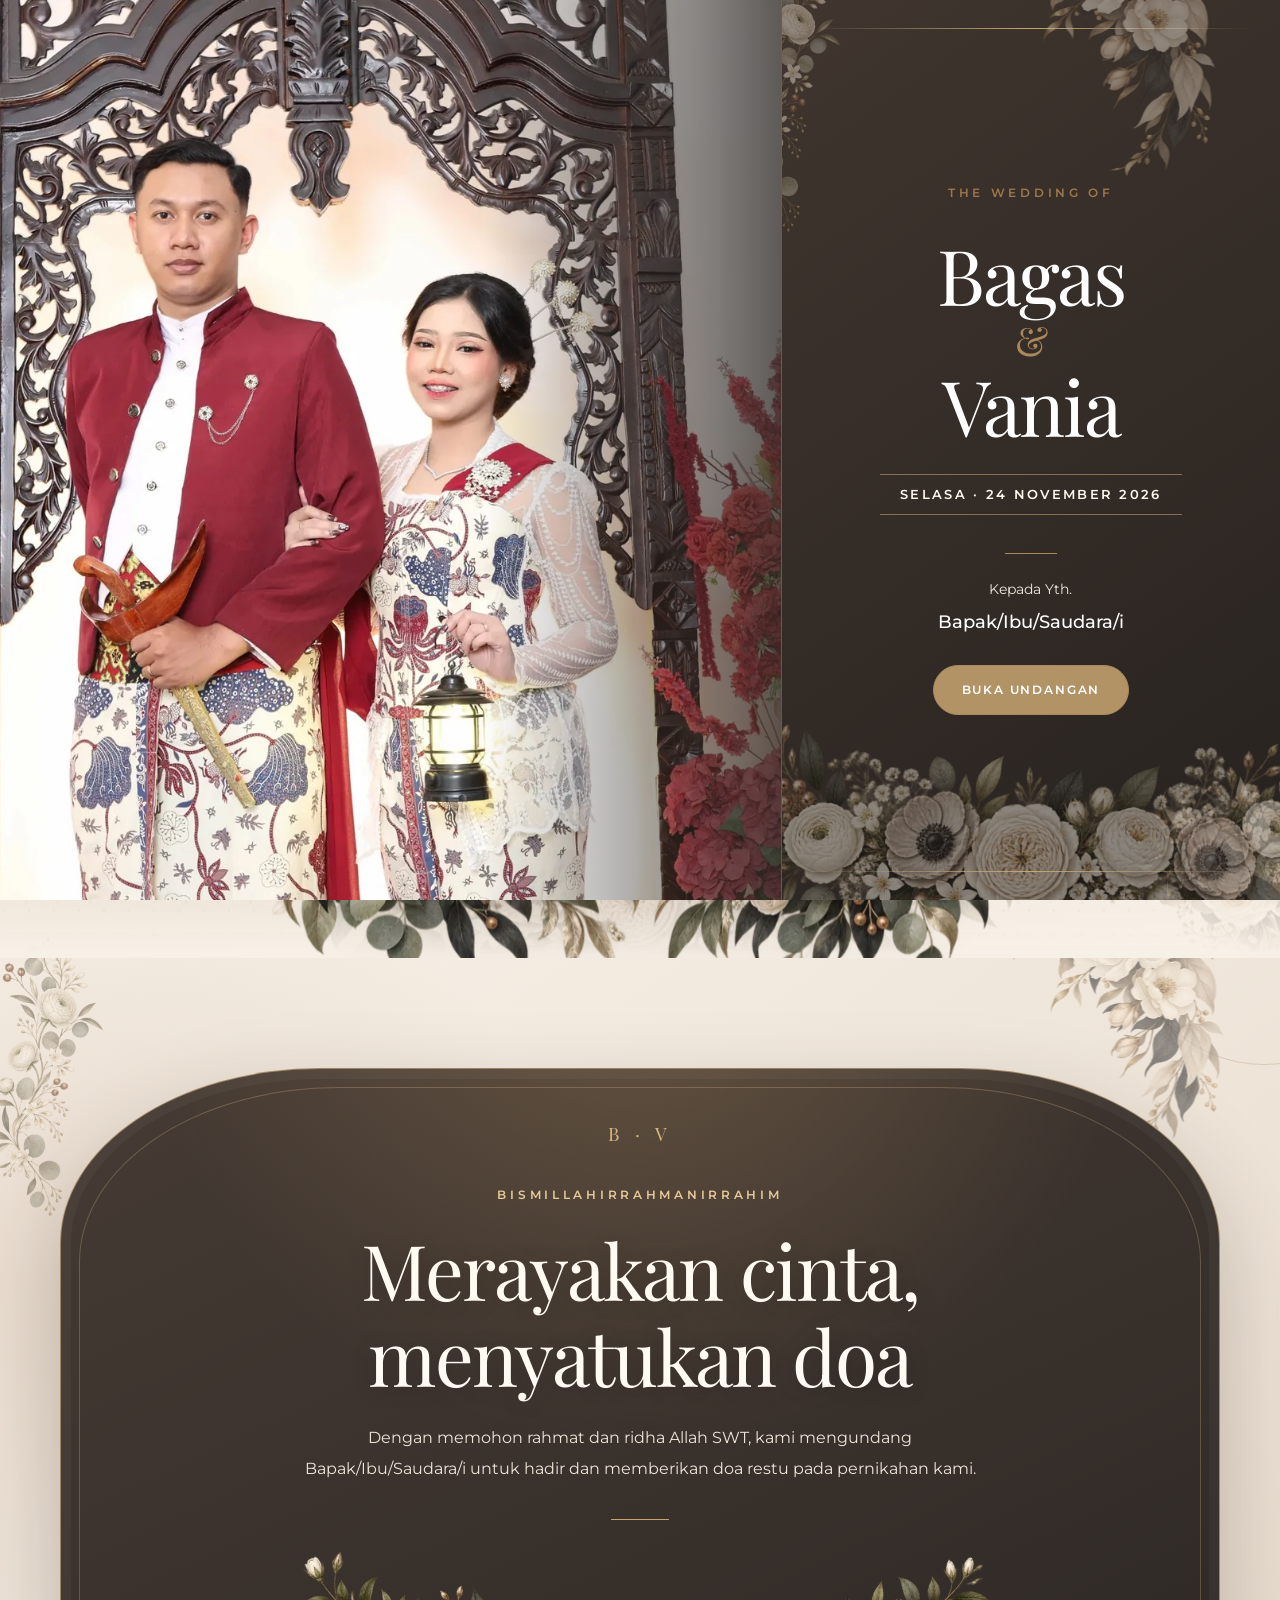
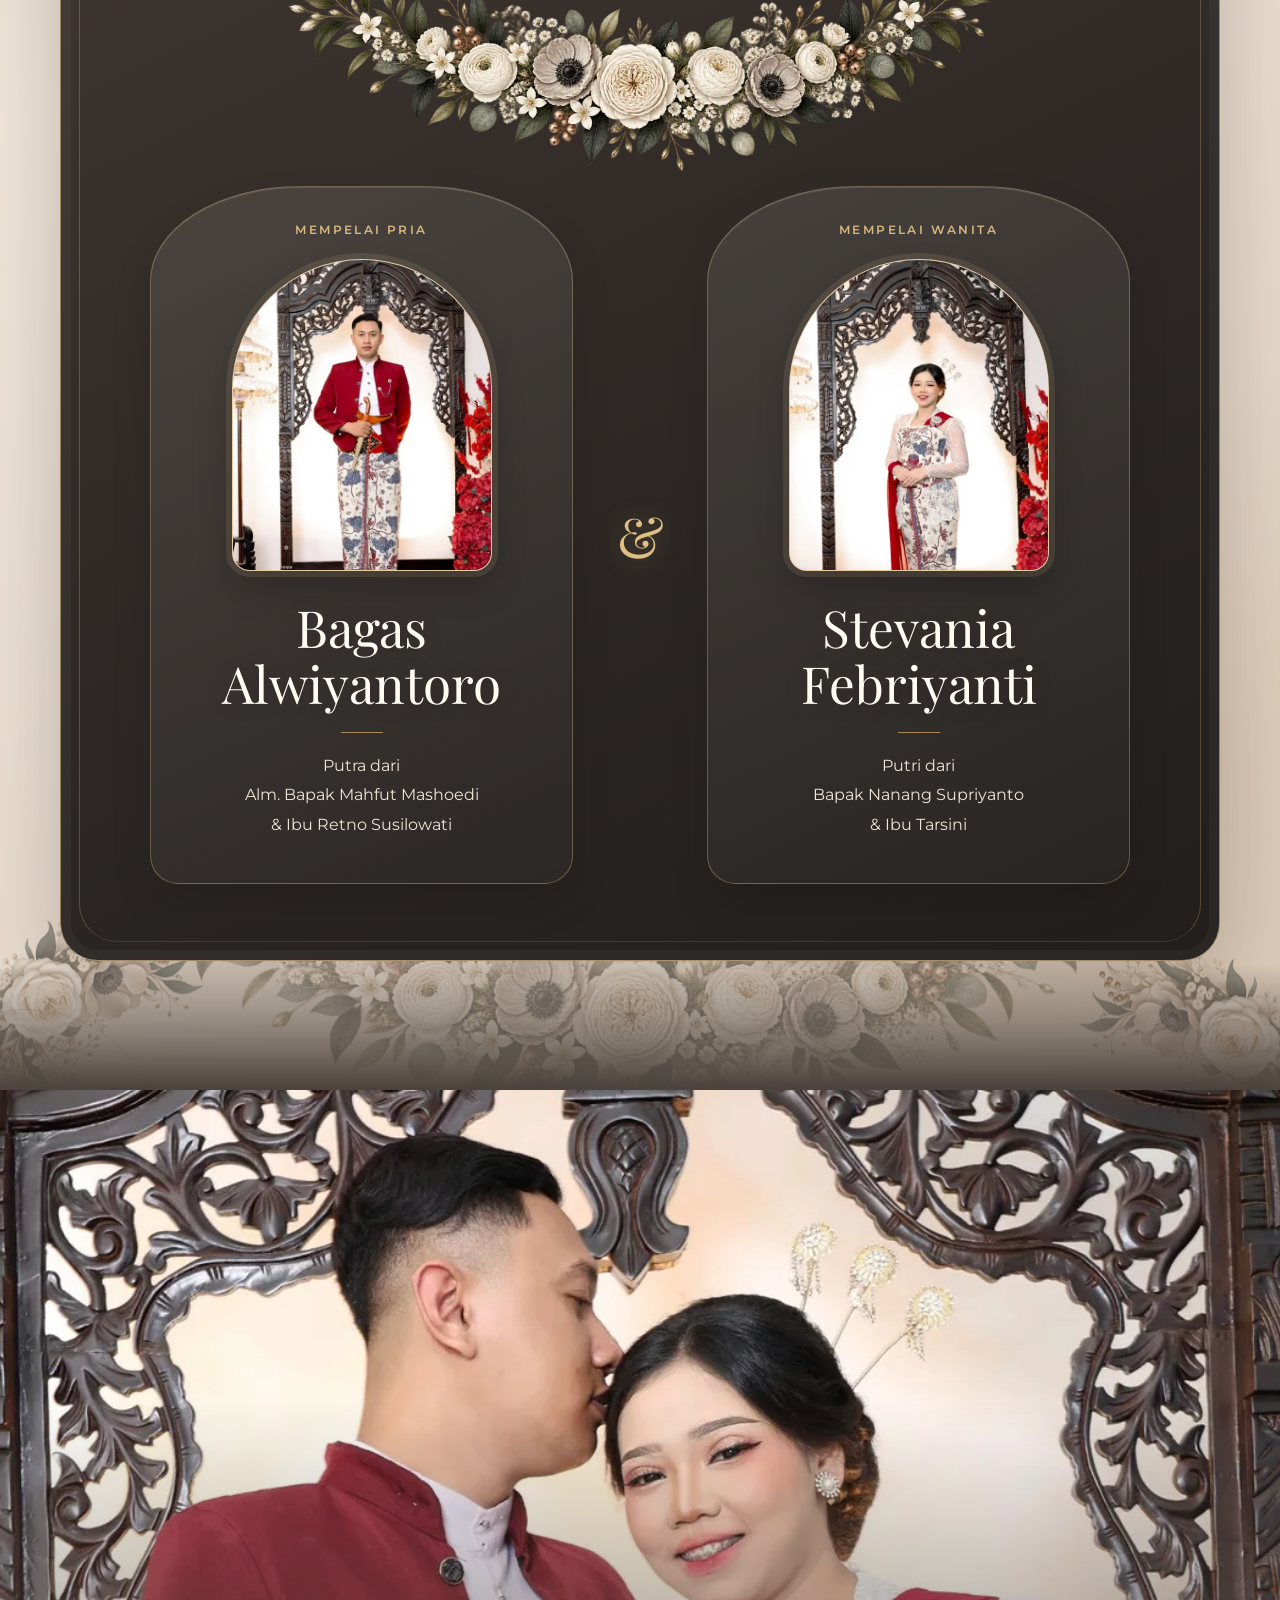
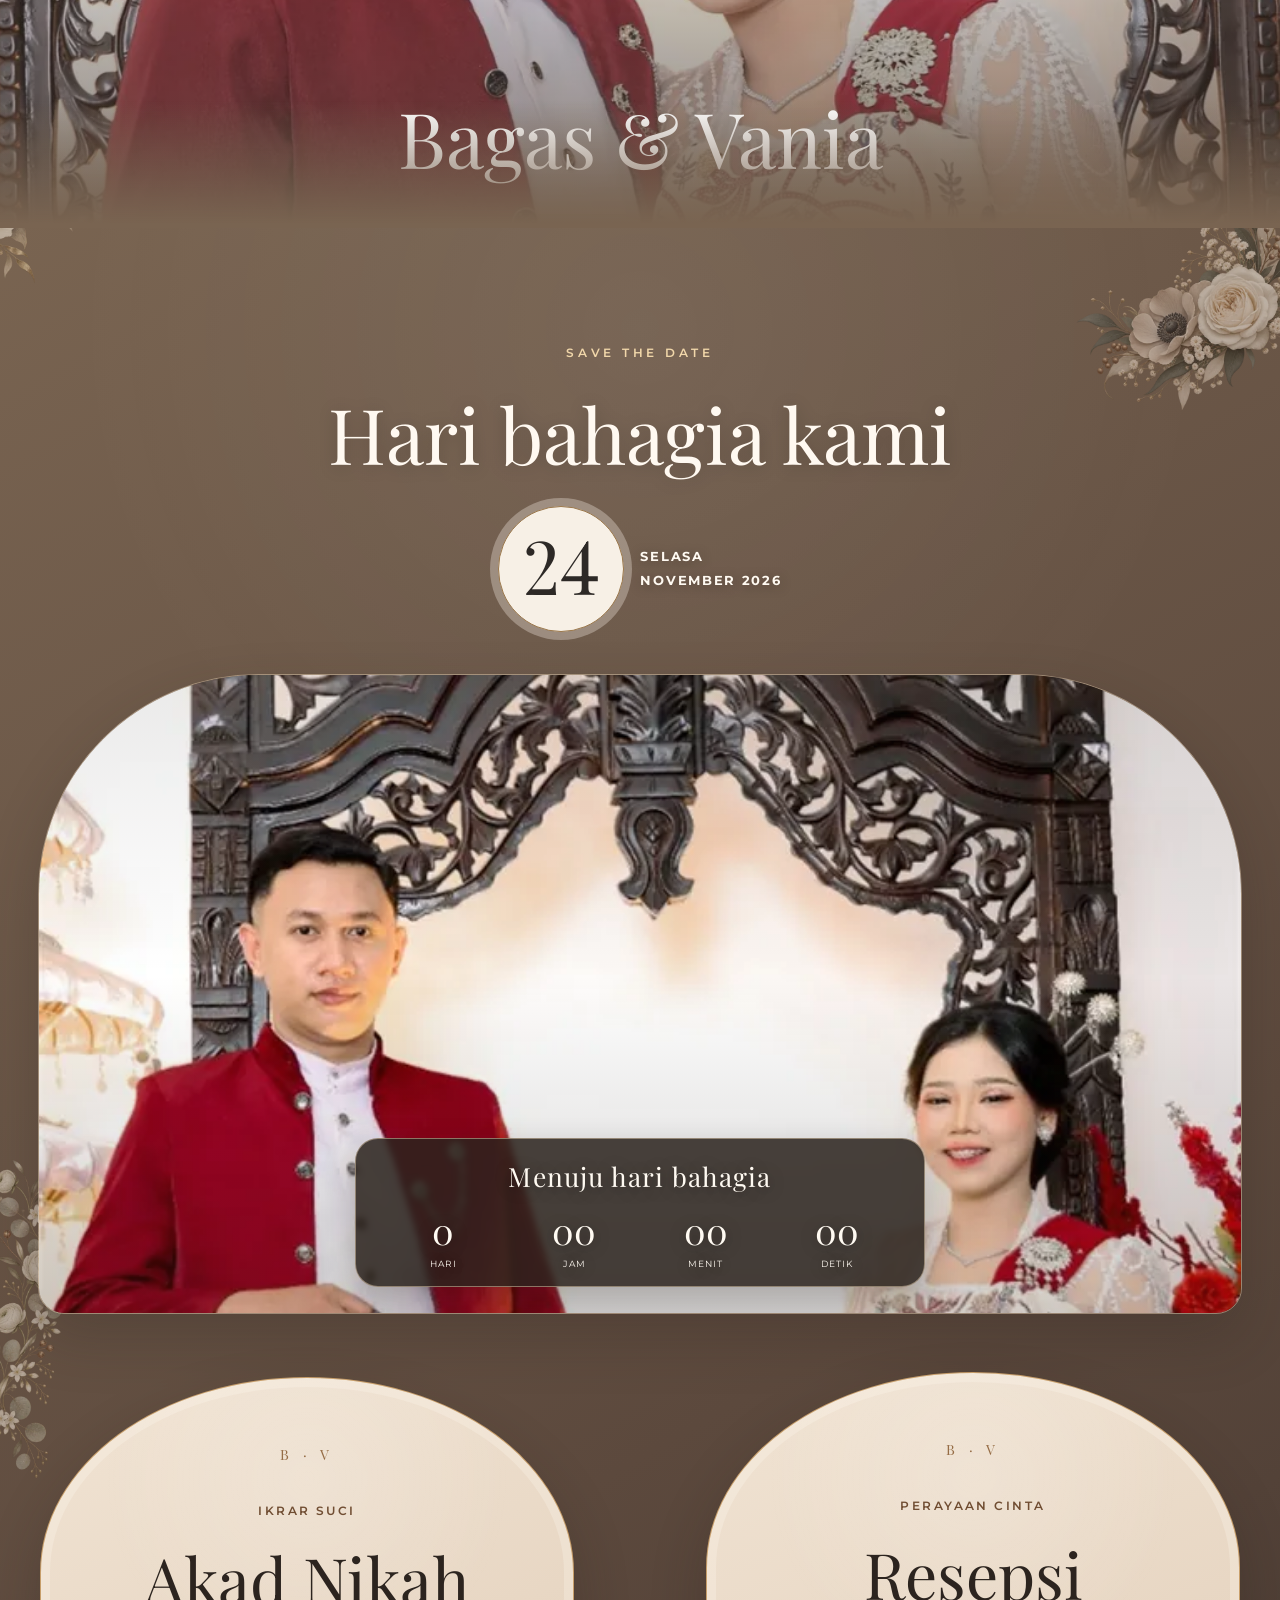
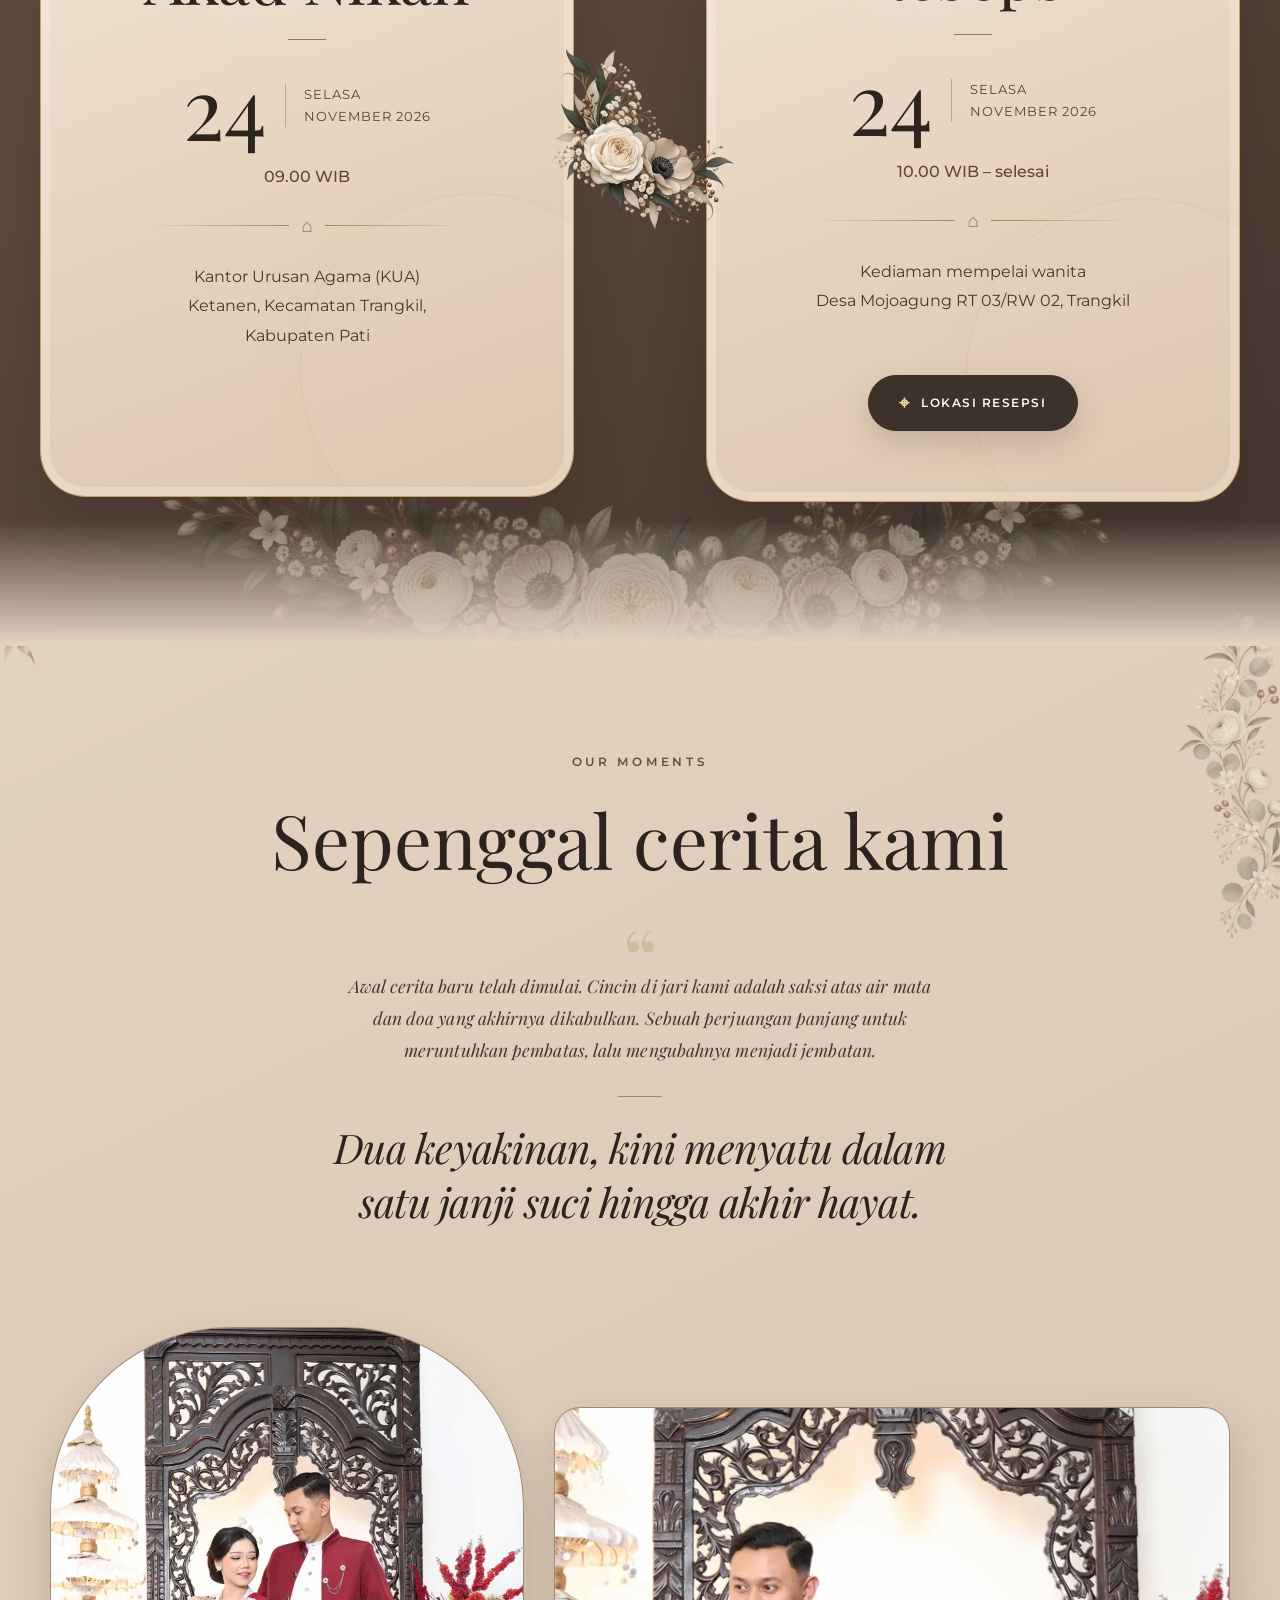
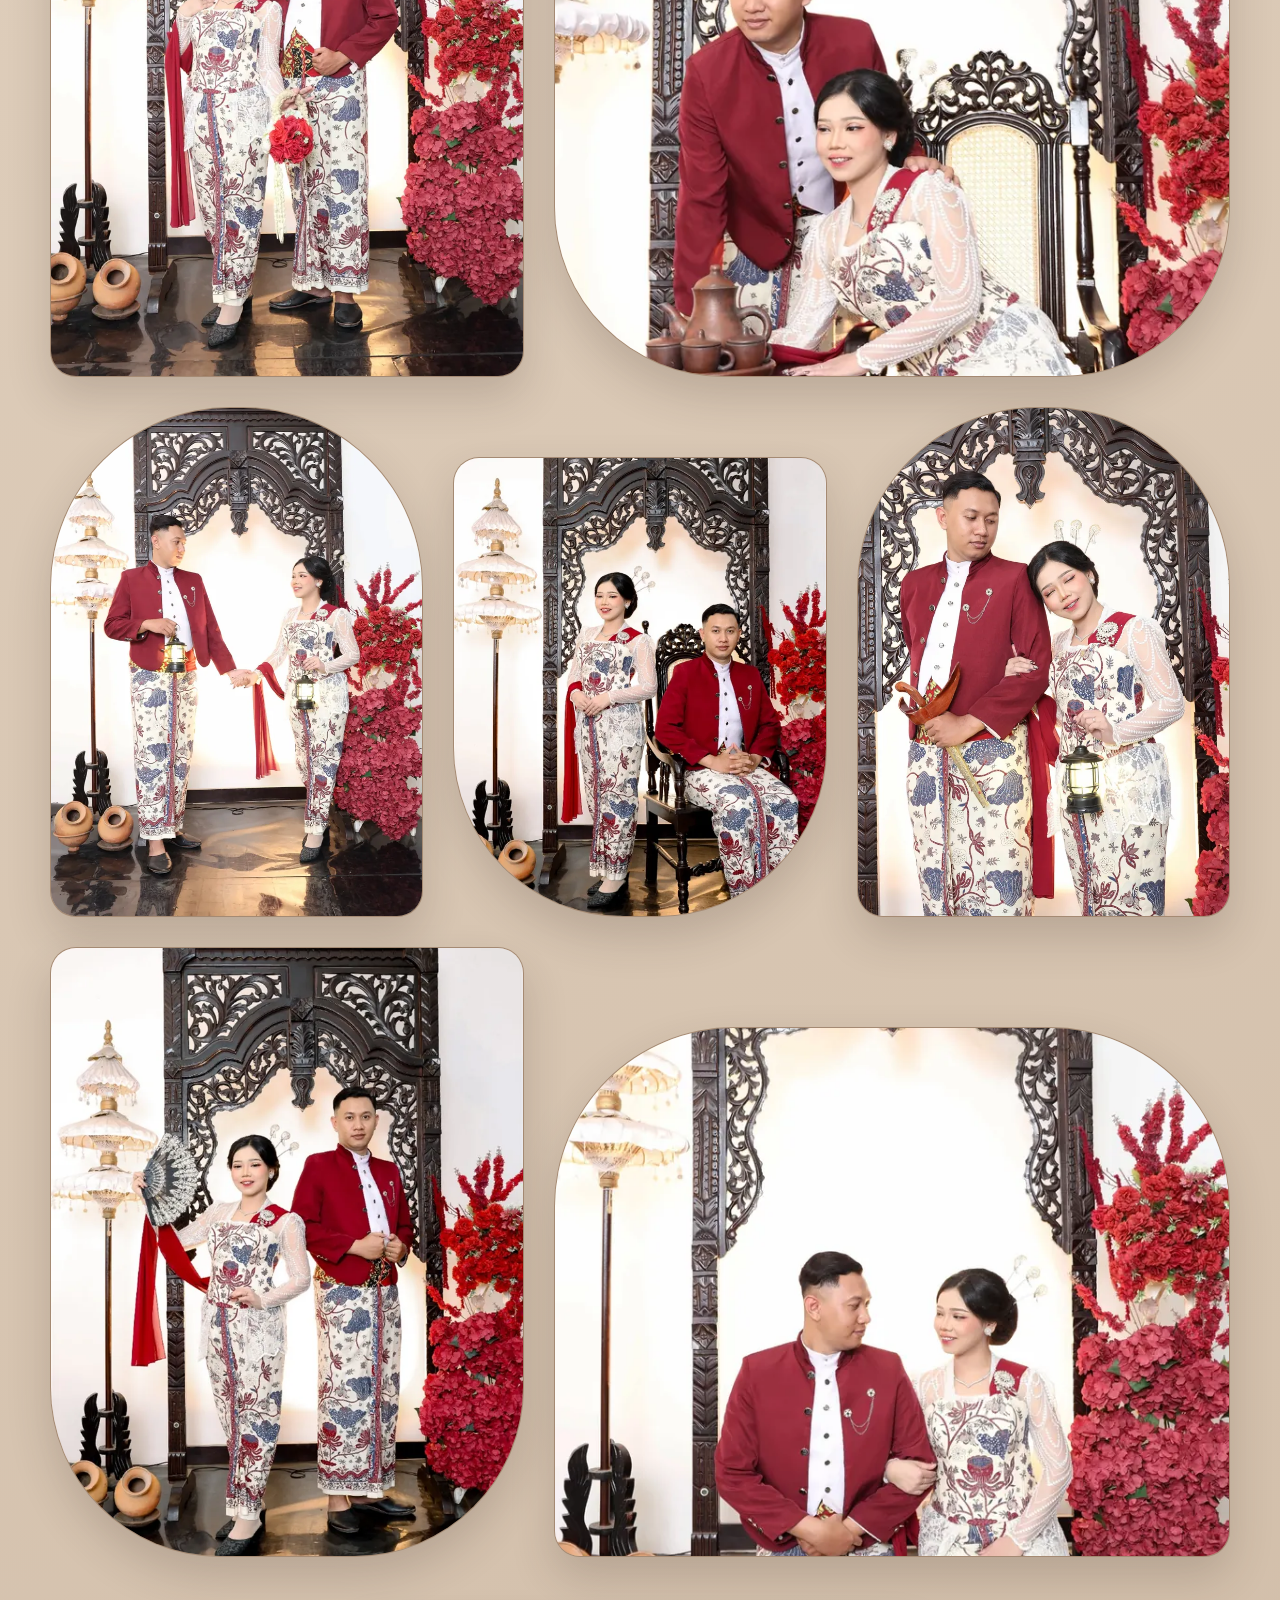
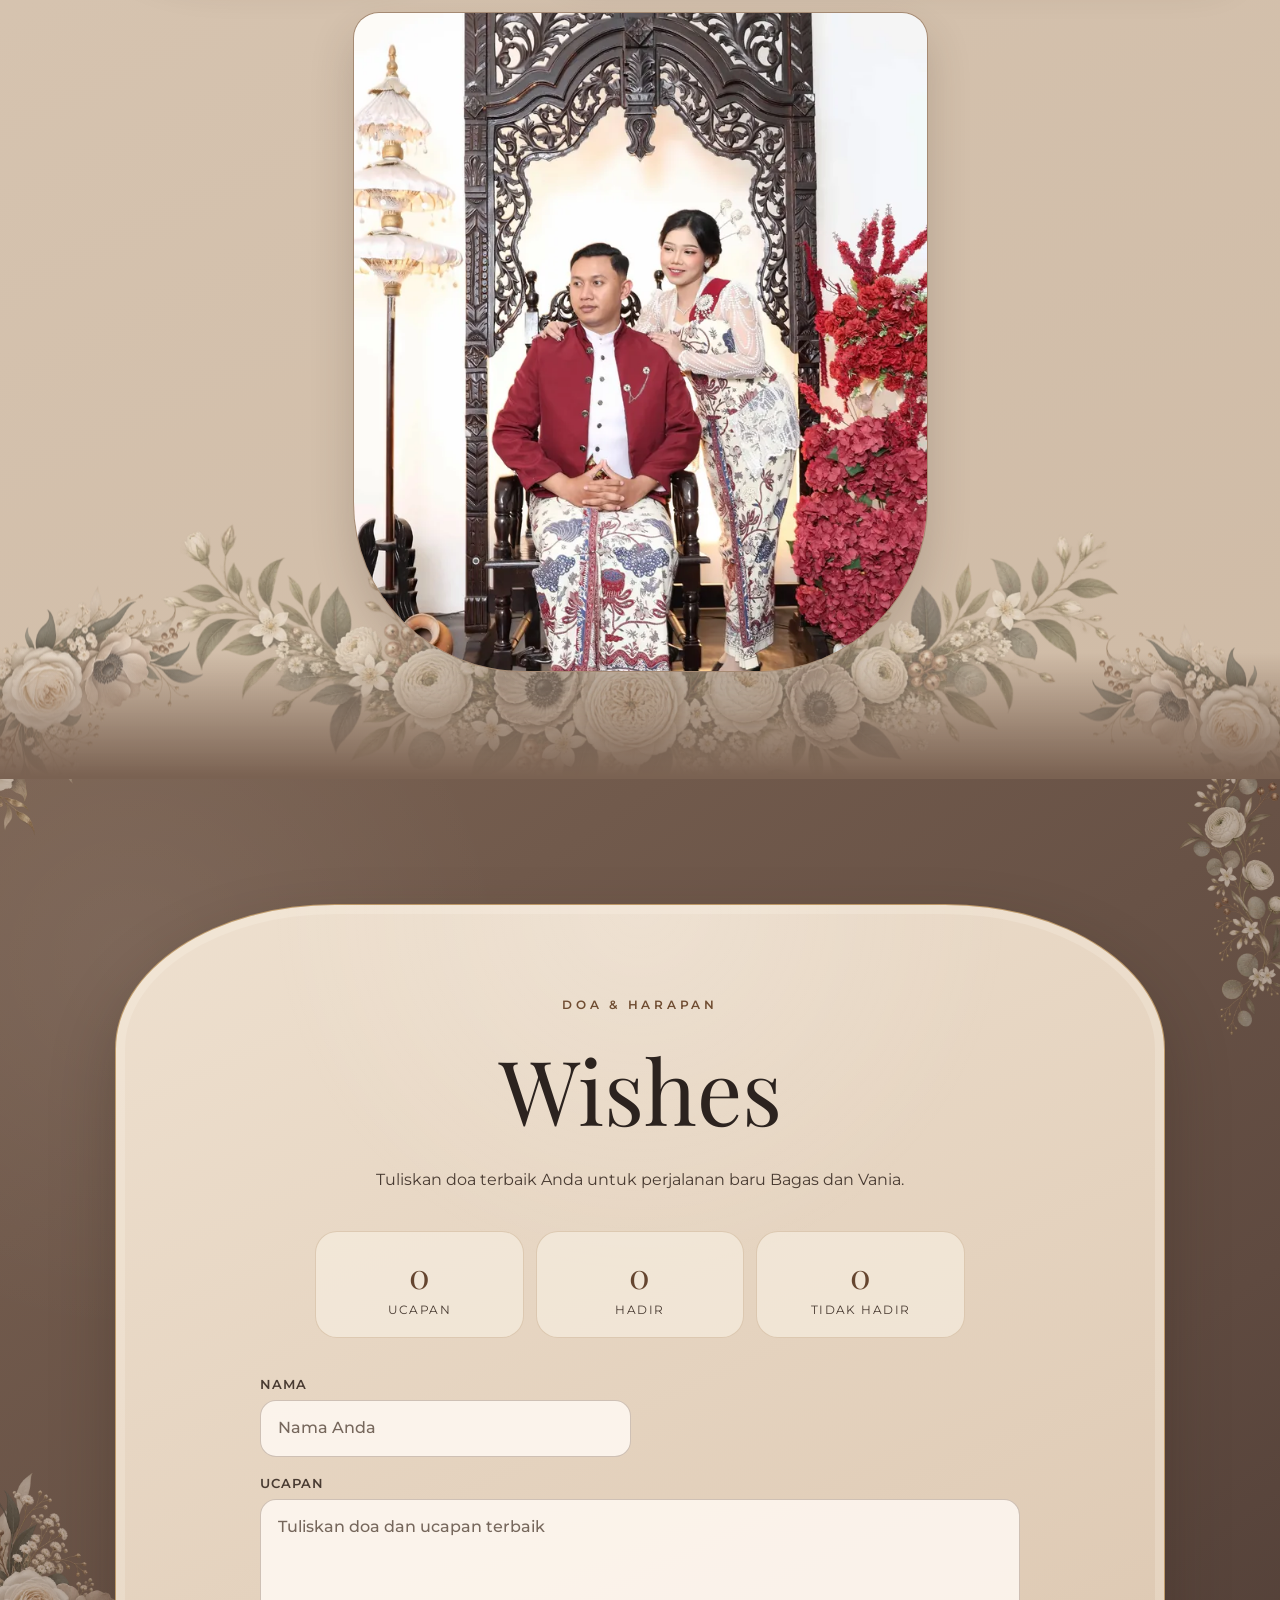
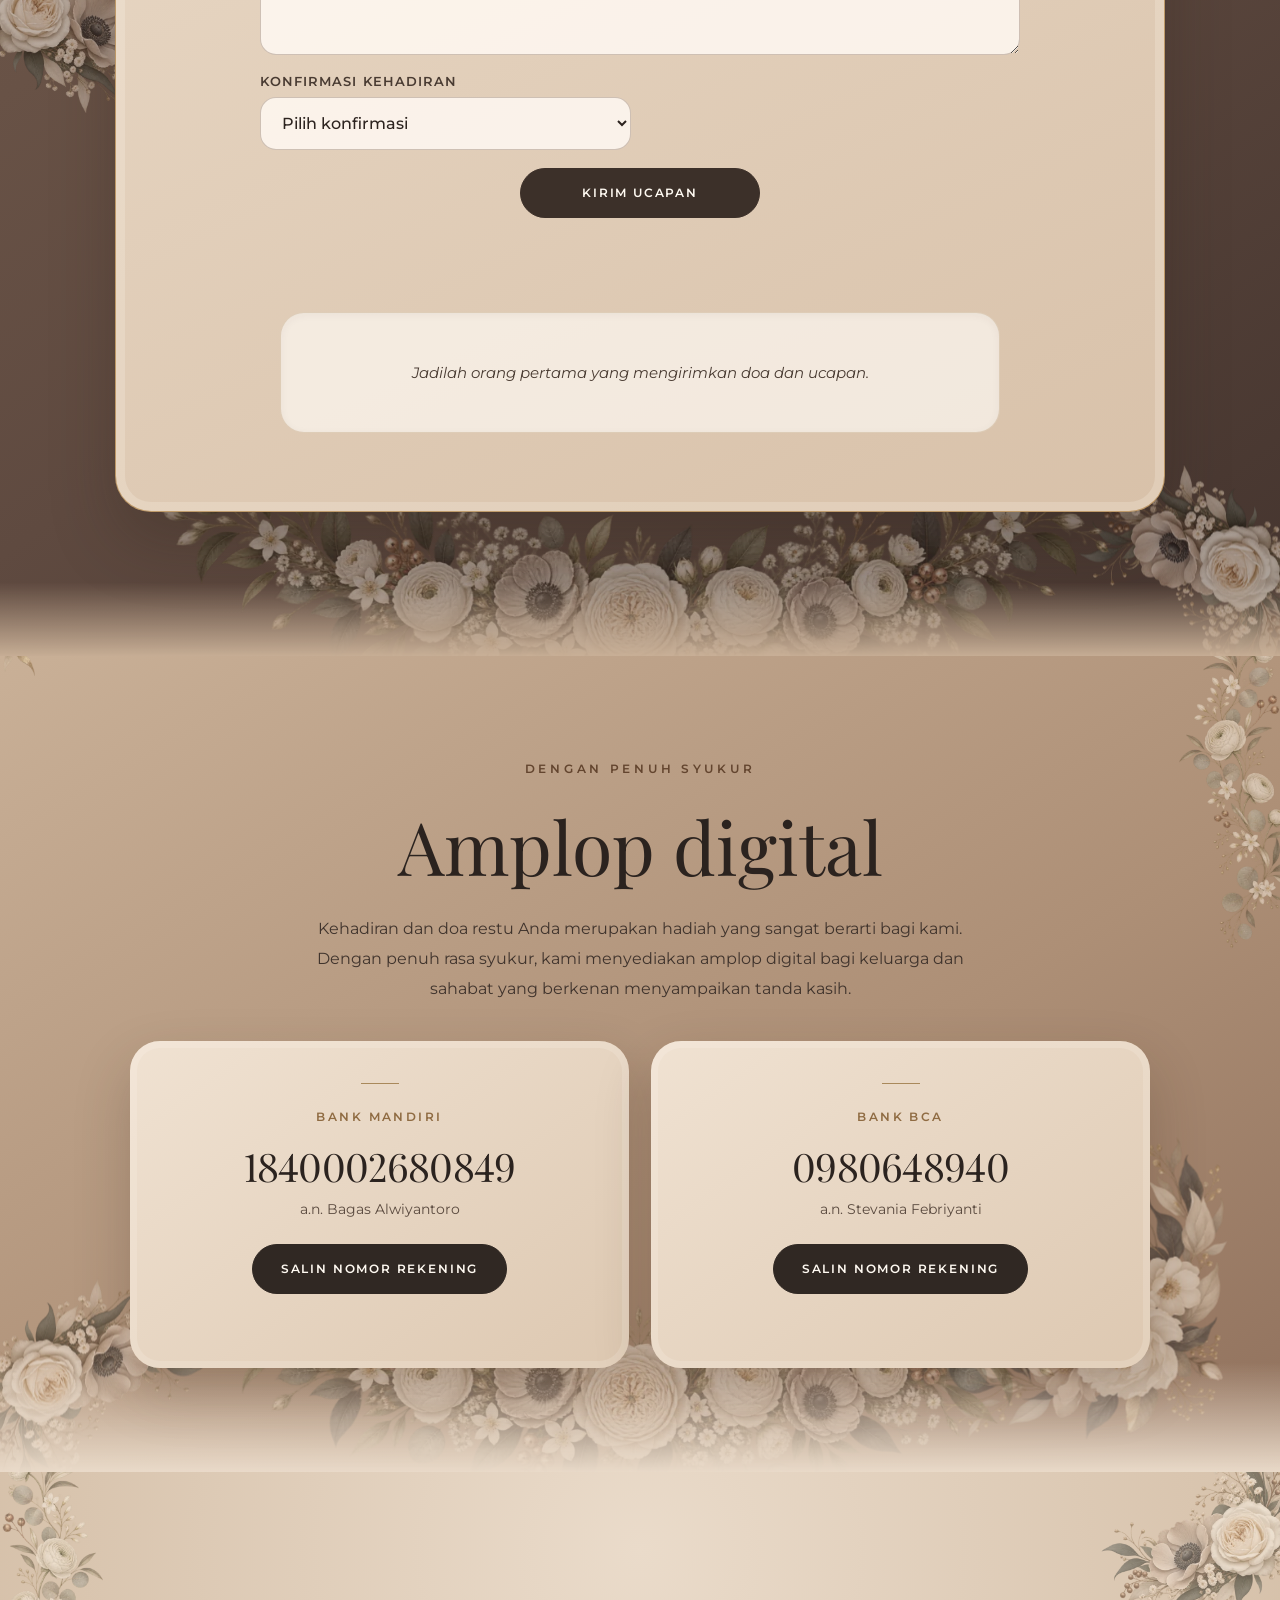
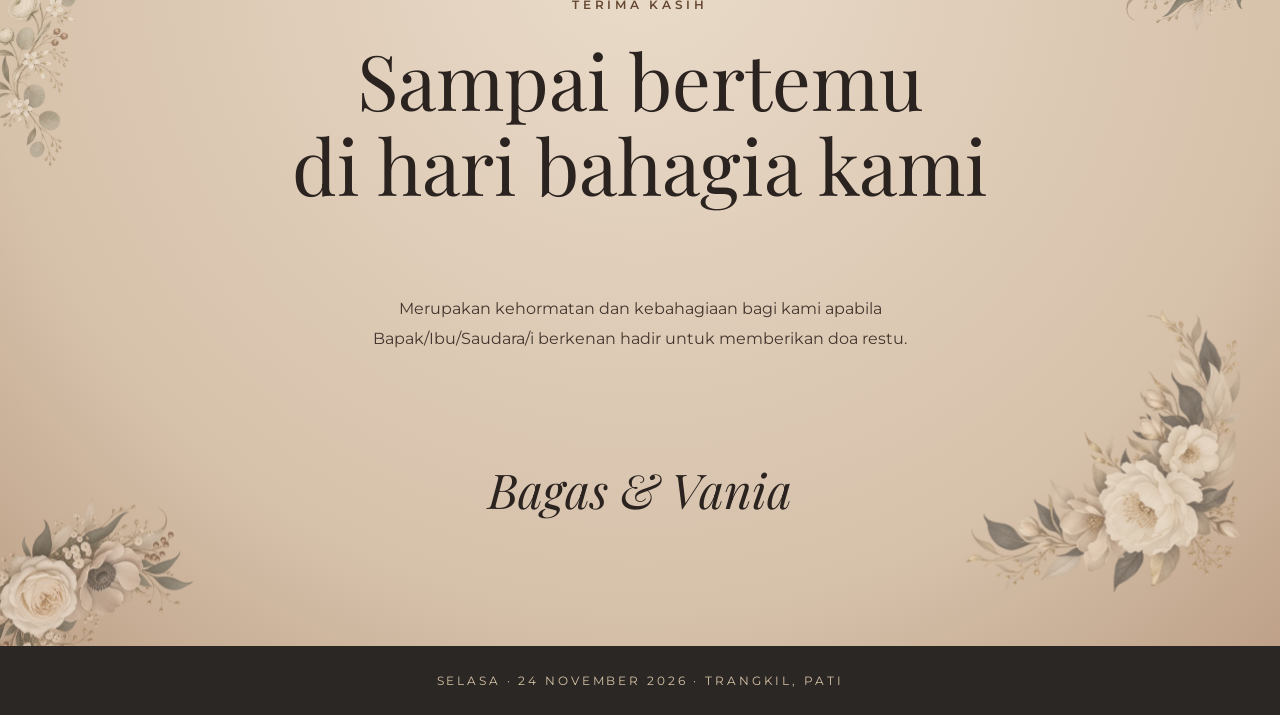
==== commit 4850671b: "Perbaiki ejaan nama ayah mempelai pria: Mashudi -> Mashoedi Co-Authored-By: Claude Opus 4.8 <noreply" ====
--- a/index.html
+++ b/index.html
@@ -78,7 +78,7 @@
 .event .map-button{color:#fffaf3;background:#3d322a;border-color:#3d322a}.event .map-button:visited{color:#fffaf3}.event .map-button:hover,.event .map-button:focus-visible{color:#fff;background:#9b794e;border-color:#9b794e}.event .map-button:before{color:#efd39f}@media(max-width:760px){.cover .overline{display:inline-flex;align-items:center;justify-content:center;padding:8px 13px;border:1px solid #fff4dd4d;border-radius:999px;background:#312a25a8;color:#fff8ea;font-size:.74rem;font-weight:600;letter-spacing:.22em;line-height:1;text-shadow:0 1px 8px #000;backdrop-filter:blur(7px);-webkit-backdrop-filter:blur(7px)}}</style><link href="account-number-fix.css?v=4" rel="stylesheet"><link href="reference-inspired.css?v=18" rel="stylesheet"><link href="gallery-v2.css?v=3" rel="stylesheet"><link href="portrait-refinement.css?v=3" rel="stylesheet"></head>
 <body class="locked"><a href="#main" class="skip">Lewati pembuka</a>
 <div class="cover" id="cover" role="dialog" aria-modal="true" aria-labelledby="cover-title"><div class="cover-photo"><img src="photos/optimized/prewed-cover-v2.webp" alt="Bagas dan Vania bersama" fetchpriority="high"></div><div class="cover-content"><span class="cover-frame" aria-hidden="true"></span><img class="cover-ceremonial-arch" src="ornaments/botanical-arch.webp" alt="" aria-hidden="true"><span class="cover-medallion" aria-hidden="true">B · V</span><div class="cover-main"><div class="overline">The wedding of</div><h1 id="cover-title">Bagas<span>&</span>Vania</h1><div class="cover-date">Selasa · 24 November 2026</div><div class="line"></div></div><div class="cover-invite"><p class="recipient">Kepada Yth.<strong id="guest">Bapak/Ibu/Saudara/i</strong></p><button id="open" class="button button-filled" type="button">Buka Undangan</button></div></div></div>
-<main id="main" class="page" tabindex="-1"><header class="masthead"><div class="monogram">B & V</div><div class="masthead-date"><time datetime="2026-11-24T09:00:00+07:00">SELASA · 24 NOVEMBER 2026</time><div id="corner-countdown" class="corner-countdown" aria-label="Hitung mundur menuju hari pernikahan"></div></div></header><section class="editorial"><div class="narrow reveal"><div class="overline">Bismillahirrahmanirrahim</div><h2>Merayakan cinta,<br>menyatukan doa</h2><p class="intro">Dengan memohon rahmat dan ridha Allah SWT, kami mengundang Bapak/Ibu/Saudara/i untuk hadir dan memberikan doa restu pada pernikahan kami.</p><div class="couple"><div class="person"><figure class="person-photo"><img src="photos/optimized/bagas-biodata.webp" width="710" height="850" alt="Potret asli Bagas dengan busana adat" loading="lazy"></figure><h3>Bagas Alwiyantoro</h3><p>Putra dari<br>Alm. Bapak Mahfut Mashudi<br>& Ibu Retno Susilowati</p></div><div class="amp" aria-hidden="true">&</div><div class="person"><figure class="person-photo"><img src="photos/optimized/vania-biodata.webp" width="720" height="860" alt="Potret asli Vania dengan busana adat" loading="lazy"></figure><h3>Stevania Febriyanti</h3><p>Putri dari<br>Bapak Nanang Supriyanto<br>& Ibu Tarsini</p></div></div></div></section><section class="portrait-band" aria-label="Foto prewedding Bagas dan Vania"><img src="photos/optimized/prewed-intimate-v2.webp" alt="Bagas dan Vania berpose bersama" loading="lazy"><div class="portrait-caption reveal">Bagas & Vania</div></section><section class="schedule"><div class="narrow"><div class="overline reveal">Save the date</div><h2 class="reveal">Hari bahagia kami</h2><div class="date-block reveal"><span class="big">24</span><span class="side">Selasa<br>November 2026</span></div><div class="event-grid"><article class="event reveal"><h3>Akad Nikah</h3><strong>09.00 WIB</strong><p>Kantor Urusan Agama (KUA)<br>Ketanen, Kecamatan Trangkil,<br>Kabupaten Pati</p></article><article class="event reveal"><h3>Resepsi</h3><strong>10.00 WIB – selesai</strong><p>Kediaman mempelai wanita<br>Desa Mojoagung RT 03/RW 02, Trangkil</p><a class="button map-button" href="https://maps.app.goo.gl/hrZVxfkpQYuadmTk6" target="_blank" rel="noopener noreferrer">Buka Google Maps</a></article></div></div></section><section class="gallery"><div class="overline reveal">Our moments</div><h2 class="reveal">Sepenggal cerita kami</h2><blockquote class="story-quote reveal"><p>Awal cerita baru telah dimulai. Cincin di jari kami adalah saksi atas air mata dan doa yang akhirnya dikabulkan. Sebuah perjuangan panjang untuk meruntuhkan pembatas, lalu mengubahnya menjadi jembatan.</p><span class="story-highlight">Dua keyakinan, kini menyatu dalam satu janji suci hingga akhir hayat.</span></blockquote><div class="photo-grid" aria-label="Galeri prewedding Bagas dan Vania">
+<main id="main" class="page" tabindex="-1"><header class="masthead"><div class="monogram">B & V</div><div class="masthead-date"><time datetime="2026-11-24T09:00:00+07:00">SELASA · 24 NOVEMBER 2026</time><div id="corner-countdown" class="corner-countdown" aria-label="Hitung mundur menuju hari pernikahan"></div></div></header><section class="editorial"><div class="narrow reveal"><div class="overline">Bismillahirrahmanirrahim</div><h2>Merayakan cinta,<br>menyatukan doa</h2><p class="intro">Dengan memohon rahmat dan ridha Allah SWT, kami mengundang Bapak/Ibu/Saudara/i untuk hadir dan memberikan doa restu pada pernikahan kami.</p><div class="couple"><div class="person"><figure class="person-photo"><img src="photos/optimized/bagas-biodata.webp" width="710" height="850" alt="Potret asli Bagas dengan busana adat" loading="lazy"></figure><h3>Bagas Alwiyantoro</h3><p>Putra dari<br>Alm. Bapak Mahfut Mashoedi<br>& Ibu Retno Susilowati</p></div><div class="amp" aria-hidden="true">&</div><div class="person"><figure class="person-photo"><img src="photos/optimized/vania-biodata.webp" width="720" height="860" alt="Potret asli Vania dengan busana adat" loading="lazy"></figure><h3>Stevania Febriyanti</h3><p>Putri dari<br>Bapak Nanang Supriyanto<br>& Ibu Tarsini</p></div></div></div></section><section class="portrait-band" aria-label="Foto prewedding Bagas dan Vania"><img src="photos/optimized/prewed-intimate-v2.webp" alt="Bagas dan Vania berpose bersama" loading="lazy"><div class="portrait-caption reveal">Bagas & Vania</div></section><section class="schedule"><div class="narrow"><div class="overline reveal">Save the date</div><h2 class="reveal">Hari bahagia kami</h2><div class="date-block reveal"><span class="big">24</span><span class="side">Selasa<br>November 2026</span></div><div class="event-grid"><article class="event reveal"><h3>Akad Nikah</h3><strong>09.00 WIB</strong><p>Kantor Urusan Agama (KUA)<br>Ketanen, Kecamatan Trangkil,<br>Kabupaten Pati</p></article><article class="event reveal"><h3>Resepsi</h3><strong>10.00 WIB – selesai</strong><p>Kediaman mempelai wanita<br>Desa Mojoagung RT 03/RW 02, Trangkil</p><a class="button map-button" href="https://maps.app.goo.gl/hrZVxfkpQYuadmTk6" target="_blank" rel="noopener noreferrer">Buka Google Maps</a></article></div></div></section><section class="gallery"><div class="overline reveal">Our moments</div><h2 class="reveal">Sepenggal cerita kami</h2><blockquote class="story-quote reveal"><p>Awal cerita baru telah dimulai. Cincin di jari kami adalah saksi atas air mata dan doa yang akhirnya dikabulkan. Sebuah perjuangan panjang untuk meruntuhkan pembatas, lalu mengubahnya menjadi jembatan.</p><span class="story-highlight">Dua keyakinan, kini menyatu dalam satu janji suci hingga akhir hayat.</span></blockquote><div class="photo-grid" aria-label="Galeri prewedding Bagas dan Vania">
 <figure class="reveal story-shot shot-intimate"><picture><source srcset="photos/optimized/story-walking.webp" type="image/webp"><img src="photos/optimized/story-walking.jpg" alt="Bagas dan Vania berjalan bersama sambil saling memandang" loading="lazy"></picture></figure>
 <figure class="reveal story-shot shot-tea"><picture><source srcset="photos/optimized/story-tea.webp" type="image/webp"><img src="photos/optimized/story-tea.jpg" alt="Bagas dan Vania bersama di dekat meja dan kursi ukiran" loading="lazy"></picture></figure>
 <figure class="reveal story-shot shot-hands"><picture><source srcset="photos/optimized/story-hands.webp" type="image/webp"><img src="photos/optimized/story-hands.jpg" alt="Bagas dan Vania saling bergandengan tangan" loading="lazy"></picture></figure>
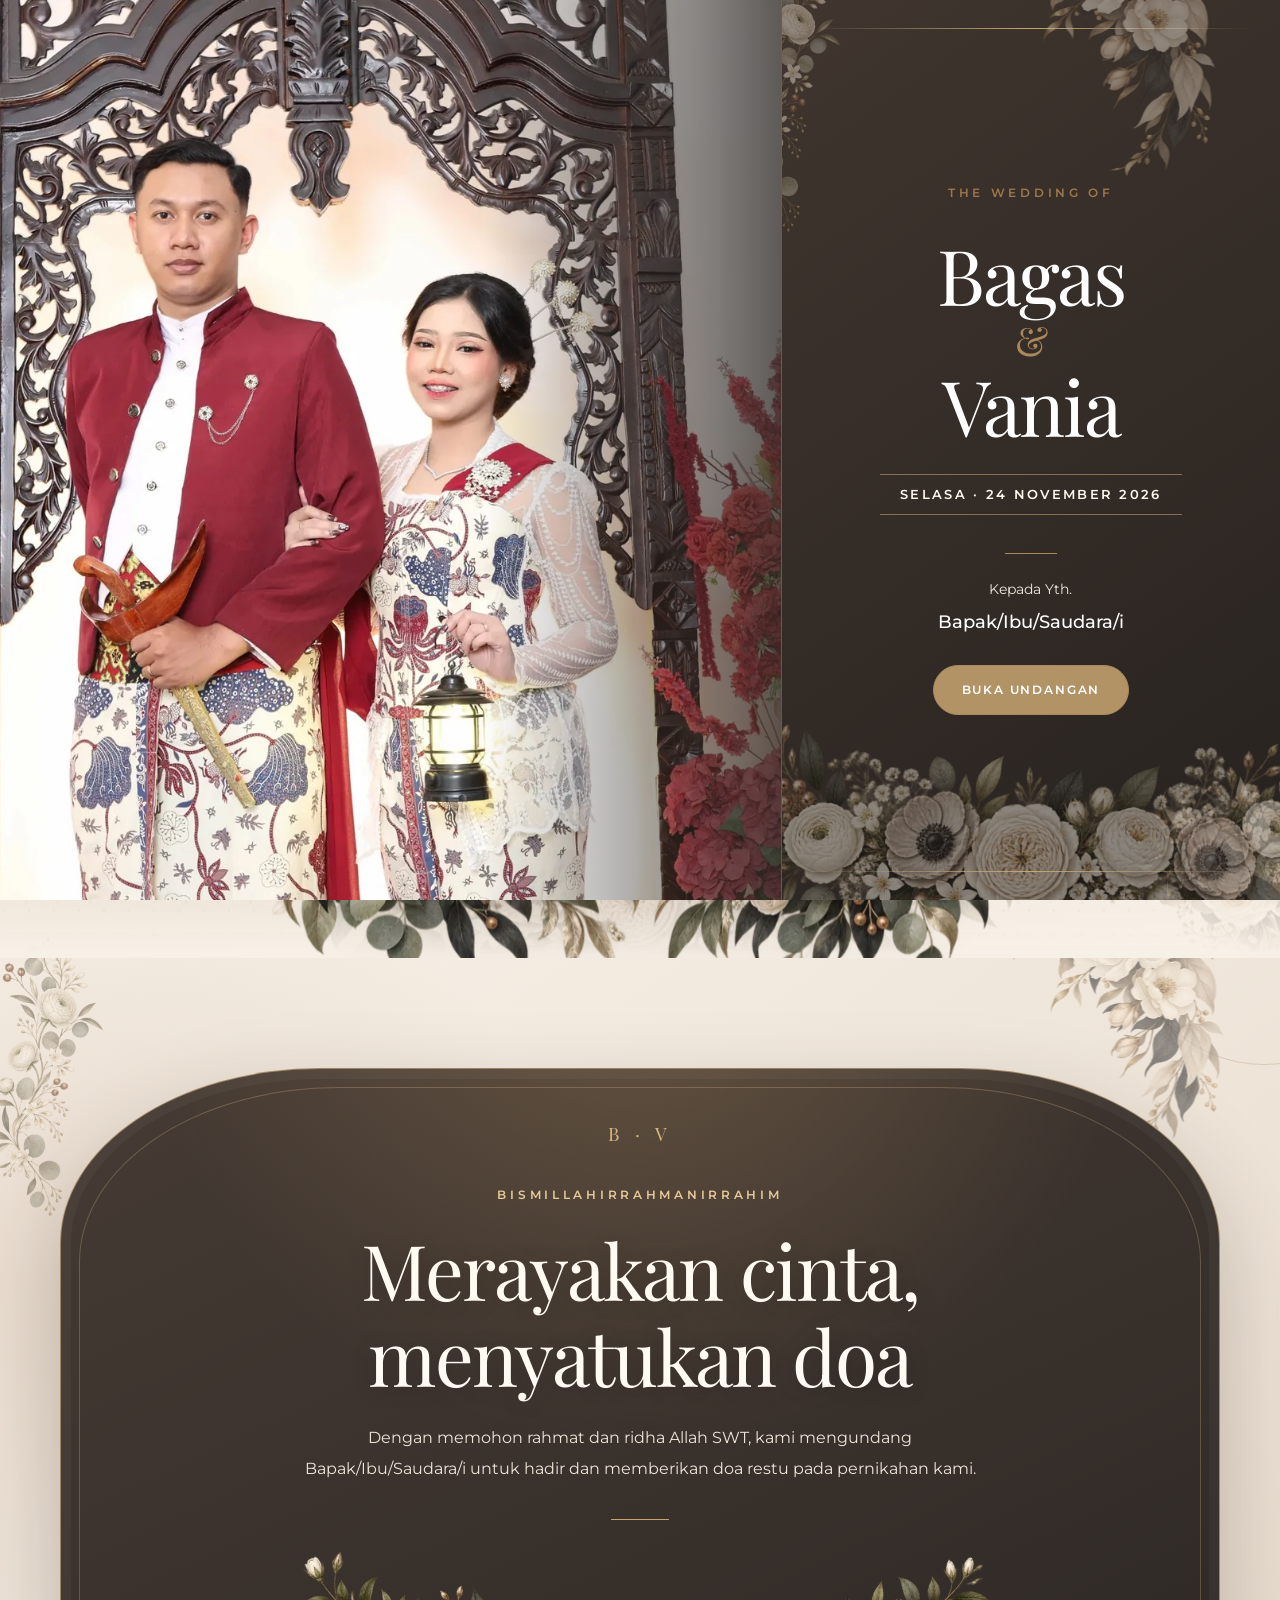
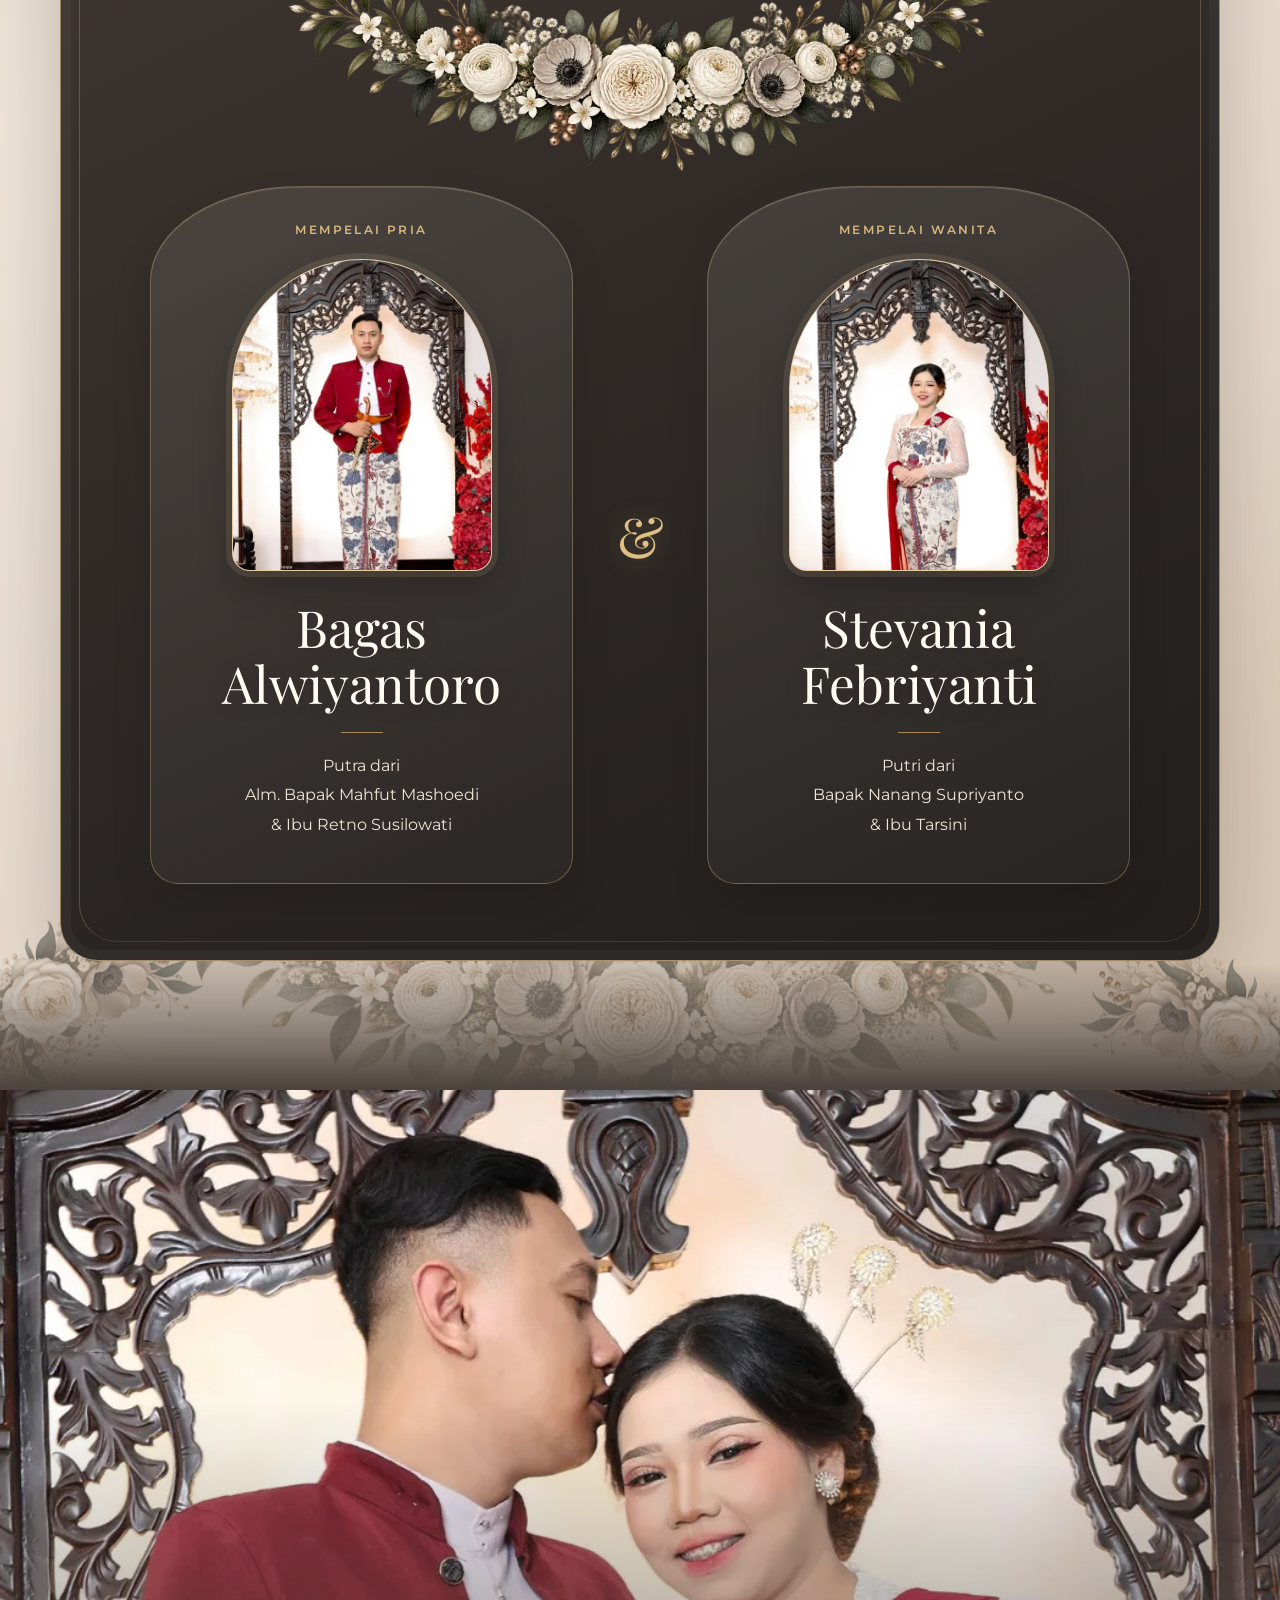
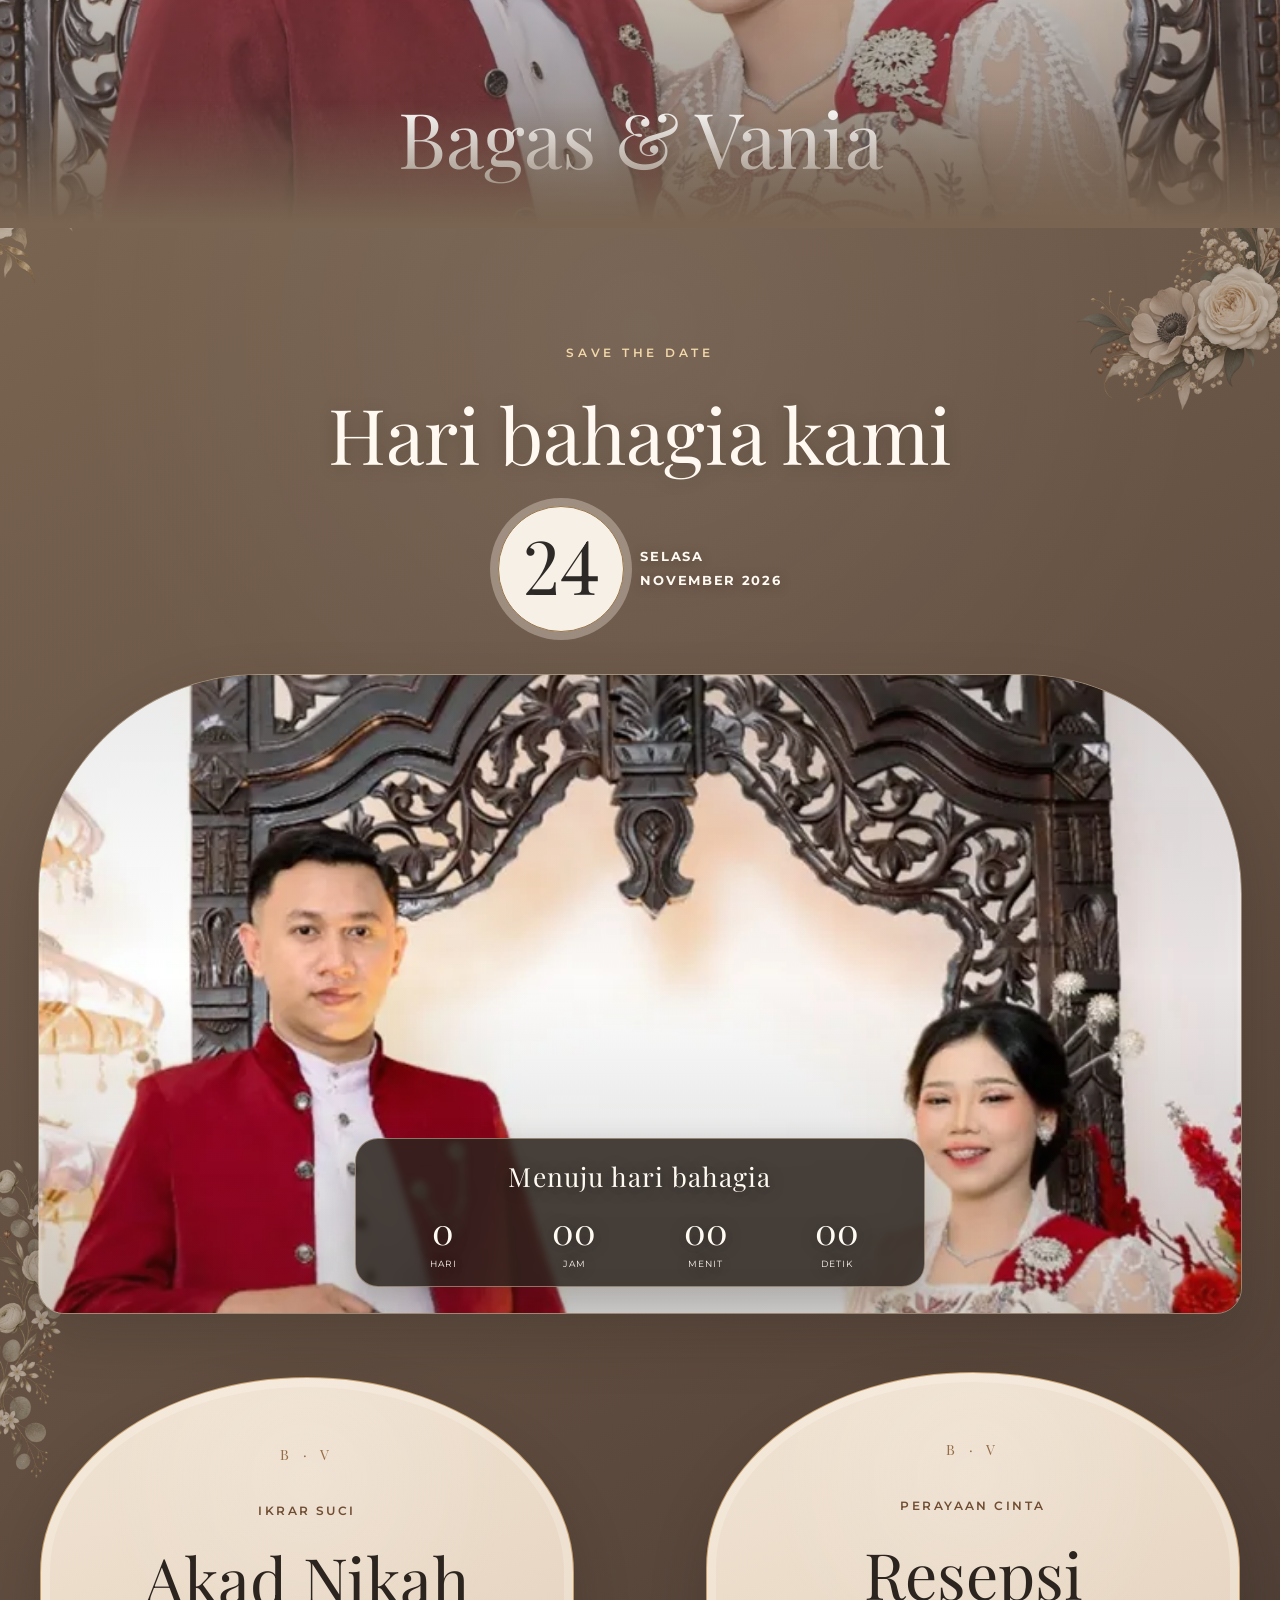
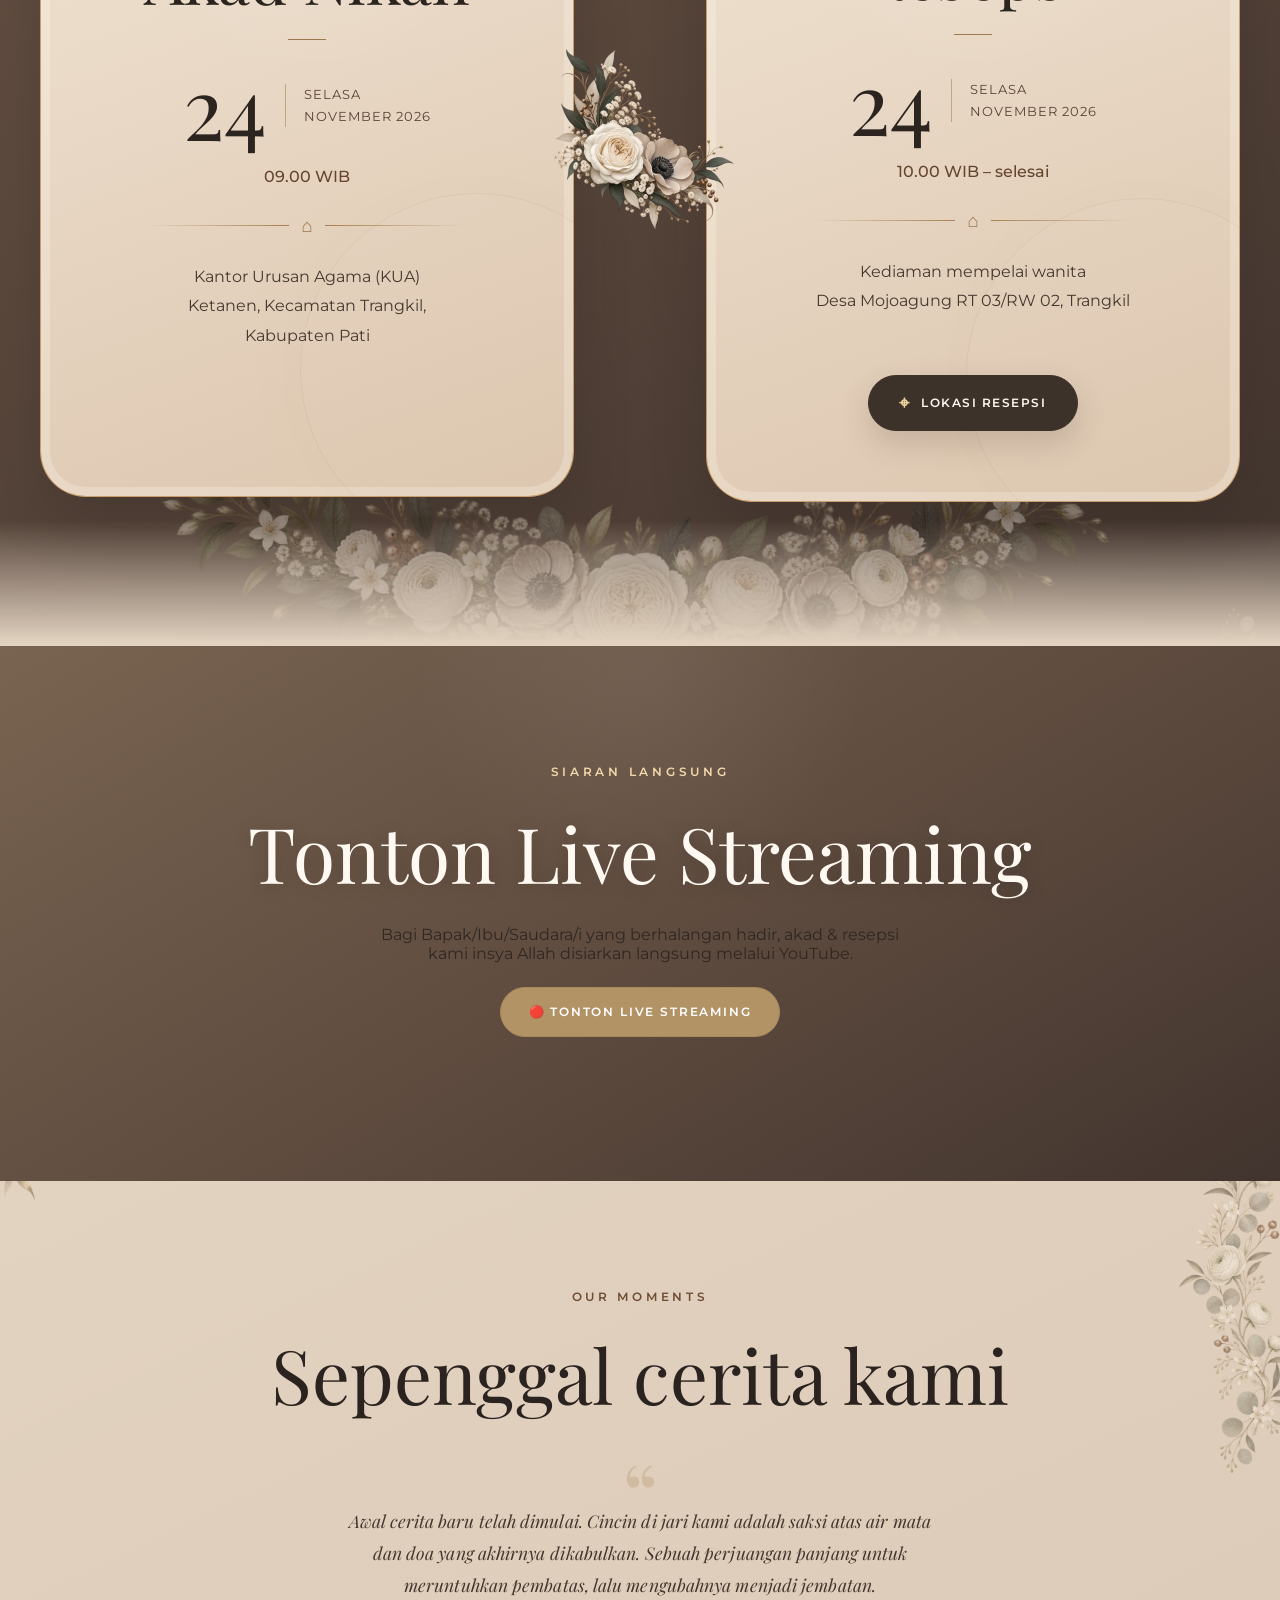
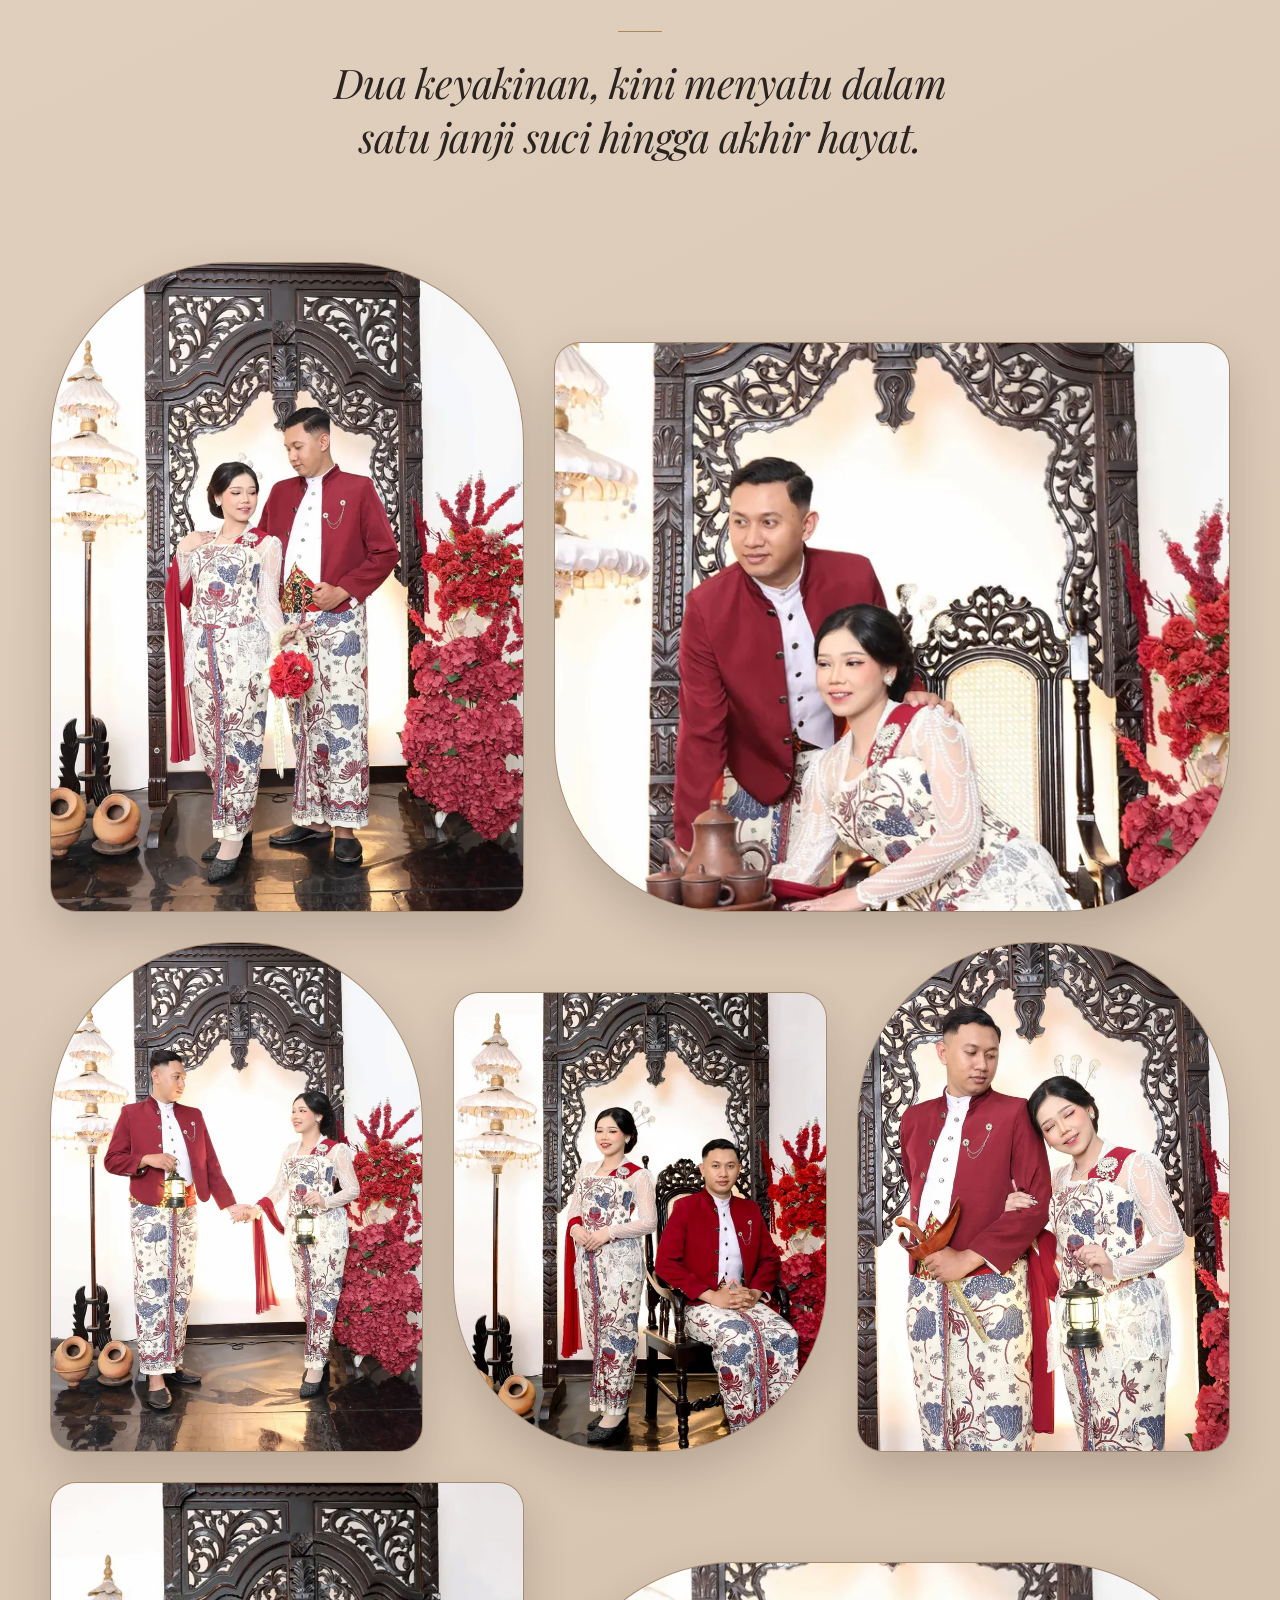
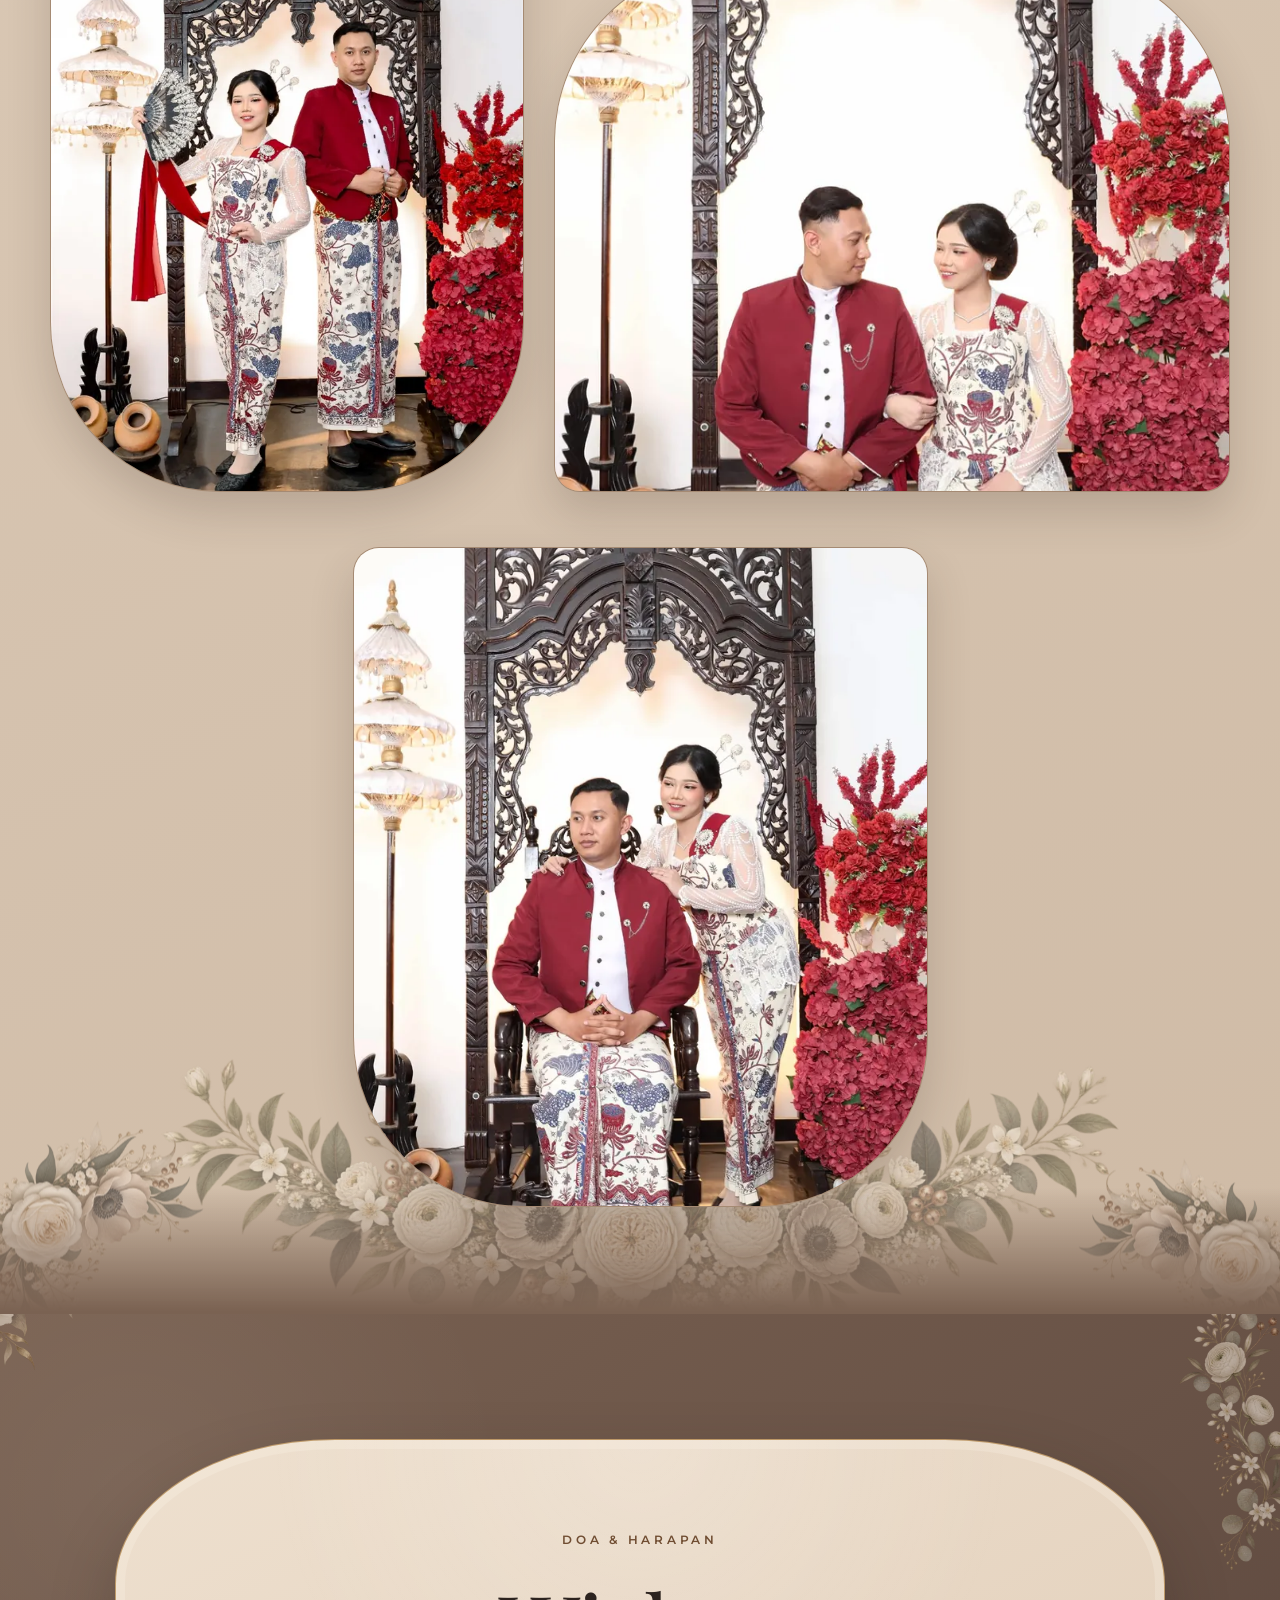
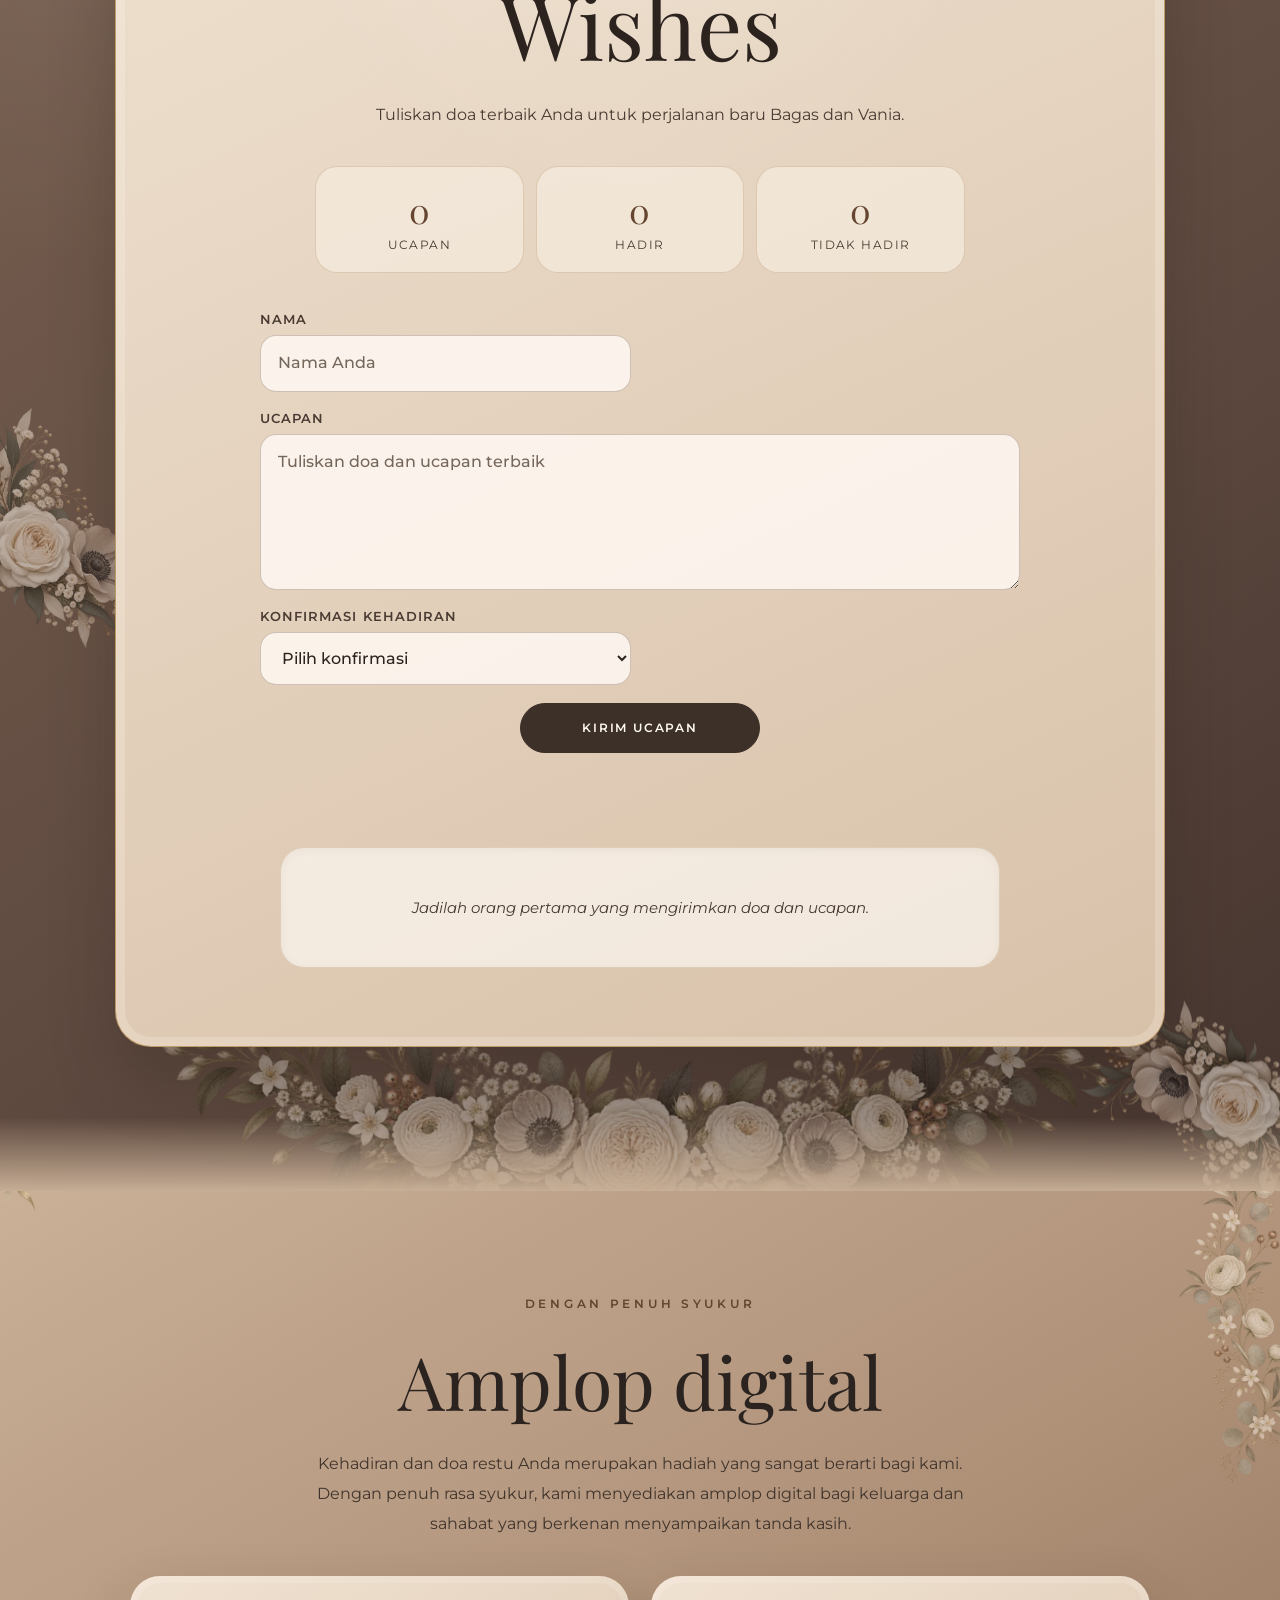
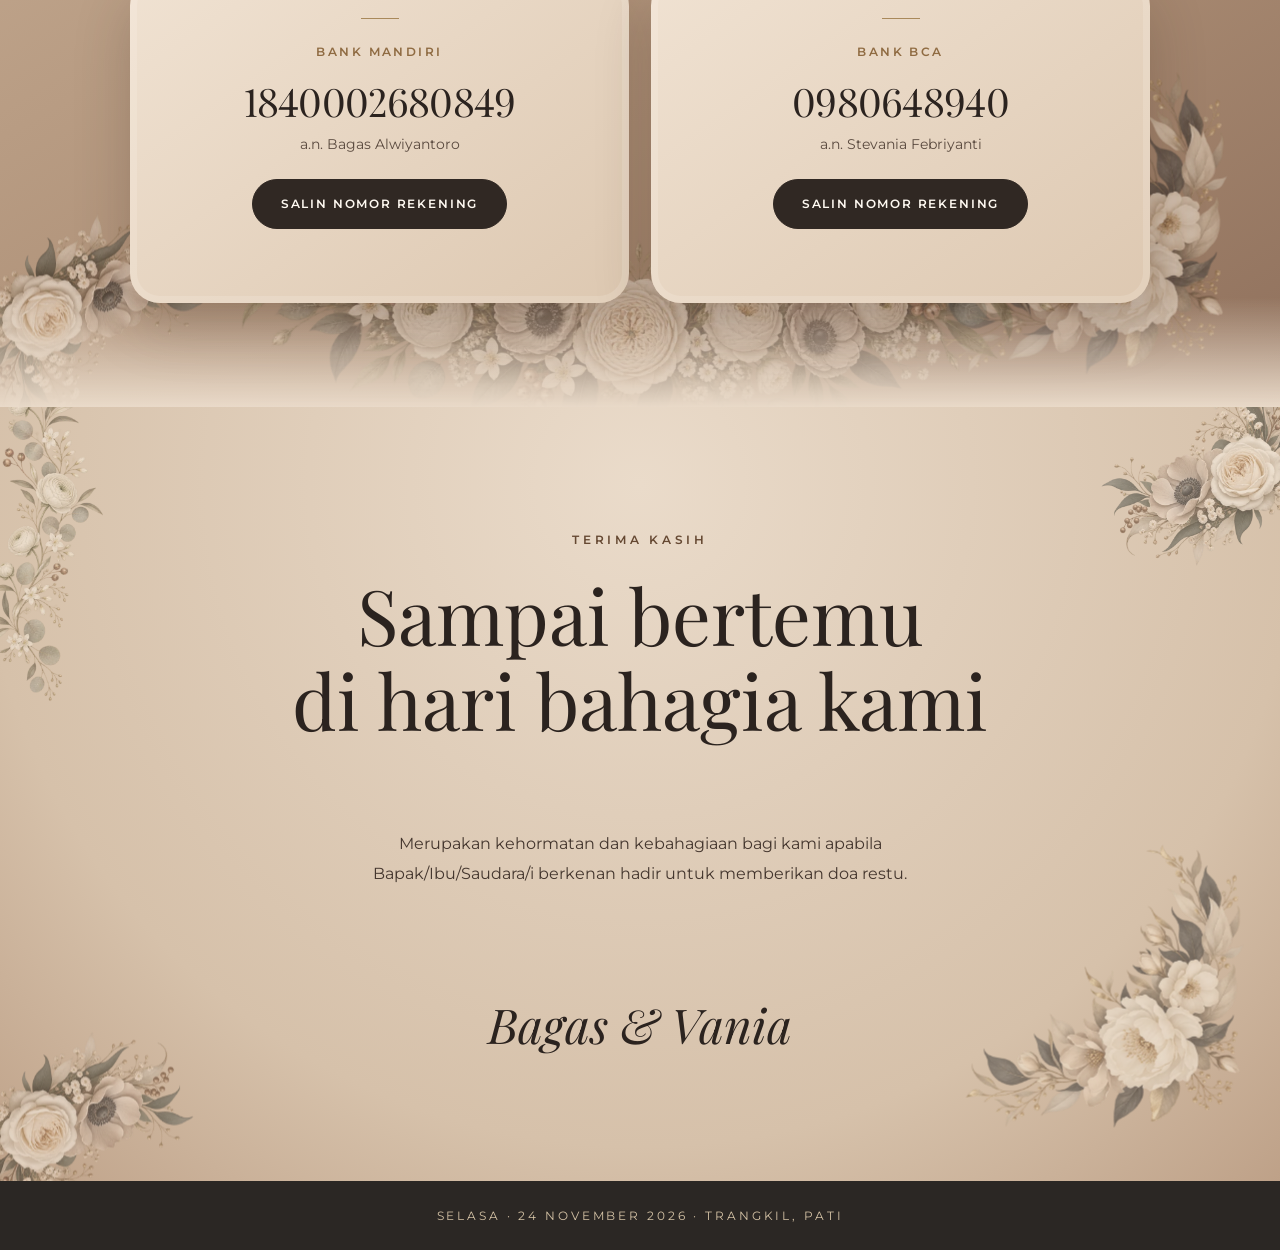
==== commit 53b20ffe: "Tambah tombol Live Streaming (YouTube BLP Production) di undangan Co-Authored-By: Claude Opus 4.8 <n" ====
--- a/index.html
+++ b/index.html
@@ -15,9 +15,10 @@
 <meta property="og:site_name" content="Undangan Bagas & Vania">
 <meta property="og:title" content="The Wedding of Bagas & Vania">
 <meta property="og:description" content="Selasa, 24 November 2026 · Trangkil, Pati">
-<meta property="og:url" content="https://bagas-vania-24-november-2026.bagasalwi19022002.chatgpt.site/">
-<meta property="og:image" content="https://bagas-vania-24-november-2026.bagasalwi19022002.chatgpt.site/photos/og-bagas-vania-portrait-v3.jpg">
-<meta property="og:image:secure_url" content="https://bagas-vania-24-november-2026.bagasalwi19022002.chatgpt.site/photos/og-bagas-vania-portrait-v3.jpg">
+<meta property="og:url" content="https://wedding-bagasvania.alw.my.id/">
+<link rel="canonical" href="https://wedding-bagasvania.alw.my.id/">
+<meta property="og:image" content="https://wedding-bagasvania.alw.my.id/photos/og-bagas-vania-portrait-v3.jpg">
+<meta property="og:image:secure_url" content="https://wedding-bagasvania.alw.my.id/photos/og-bagas-vania-portrait-v3.jpg">
 <meta property="og:image:type" content="image/jpeg">
 <meta property="og:image:width" content="900">
 <meta property="og:image:height" content="1350">
@@ -25,12 +26,12 @@
 
 <meta itemprop="name" content="The Wedding of Bagas & Vania">
 <meta itemprop="description" content="Selasa, 24 November 2026 · Trangkil, Pati">
-<meta itemprop="image" content="https://bagas-vania-24-november-2026.bagasalwi19022002.chatgpt.site/photos/og-bagas-vania-portrait-v3.jpg">
+<meta itemprop="image" content="https://wedding-bagasvania.alw.my.id/photos/og-bagas-vania-portrait-v3.jpg">
 
 <meta name="twitter:card" content="summary_large_image">
 <meta name="twitter:title" content="The Wedding of Bagas & Vania">
 <meta name="twitter:description" content="Selasa, 24 November 2026 · Trangkil, Pati">
-<meta name="twitter:image" content="https://bagas-vania-24-november-2026.bagasalwi19022002.chatgpt.site/photos/og-bagas-vania-portrait-v3.jpg">
+<meta name="twitter:image" content="https://wedding-bagasvania.alw.my.id/photos/og-bagas-vania-portrait-v3.jpg">
 <meta name="twitter:image:alt" content="The Wedding of Bagas & Vania — 24 November 2026">
 
 <meta name="apple-mobile-web-app-title" content="Bagas & Vania">
@@ -78,7 +79,7 @@
 .event .map-button{color:#fffaf3;background:#3d322a;border-color:#3d322a}.event .map-button:visited{color:#fffaf3}.event .map-button:hover,.event .map-button:focus-visible{color:#fff;background:#9b794e;border-color:#9b794e}.event .map-button:before{color:#efd39f}@media(max-width:760px){.cover .overline{display:inline-flex;align-items:center;justify-content:center;padding:8px 13px;border:1px solid #fff4dd4d;border-radius:999px;background:#312a25a8;color:#fff8ea;font-size:.74rem;font-weight:600;letter-spacing:.22em;line-height:1;text-shadow:0 1px 8px #000;backdrop-filter:blur(7px);-webkit-backdrop-filter:blur(7px)}}</style><link href="account-number-fix.css?v=4" rel="stylesheet"><link href="reference-inspired.css?v=18" rel="stylesheet"><link href="gallery-v2.css?v=3" rel="stylesheet"><link href="portrait-refinement.css?v=3" rel="stylesheet"></head>
 <body class="locked"><a href="#main" class="skip">Lewati pembuka</a>
 <div class="cover" id="cover" role="dialog" aria-modal="true" aria-labelledby="cover-title"><div class="cover-photo"><img src="photos/optimized/prewed-cover-v2.webp" alt="Bagas dan Vania bersama" fetchpriority="high"></div><div class="cover-content"><span class="cover-frame" aria-hidden="true"></span><img class="cover-ceremonial-arch" src="ornaments/botanical-arch.webp" alt="" aria-hidden="true"><span class="cover-medallion" aria-hidden="true">B · V</span><div class="cover-main"><div class="overline">The wedding of</div><h1 id="cover-title">Bagas<span>&</span>Vania</h1><div class="cover-date">Selasa · 24 November 2026</div><div class="line"></div></div><div class="cover-invite"><p class="recipient">Kepada Yth.<strong id="guest">Bapak/Ibu/Saudara/i</strong></p><button id="open" class="button button-filled" type="button">Buka Undangan</button></div></div></div>
-<main id="main" class="page" tabindex="-1"><header class="masthead"><div class="monogram">B & V</div><div class="masthead-date"><time datetime="2026-11-24T09:00:00+07:00">SELASA · 24 NOVEMBER 2026</time><div id="corner-countdown" class="corner-countdown" aria-label="Hitung mundur menuju hari pernikahan"></div></div></header><section class="editorial"><div class="narrow reveal"><div class="overline">Bismillahirrahmanirrahim</div><h2>Merayakan cinta,<br>menyatukan doa</h2><p class="intro">Dengan memohon rahmat dan ridha Allah SWT, kami mengundang Bapak/Ibu/Saudara/i untuk hadir dan memberikan doa restu pada pernikahan kami.</p><div class="couple"><div class="person"><figure class="person-photo"><img src="photos/optimized/bagas-biodata.webp" width="710" height="850" alt="Potret asli Bagas dengan busana adat" loading="lazy"></figure><h3>Bagas Alwiyantoro</h3><p>Putra dari<br>Alm. Bapak Mahfut Mashoedi<br>& Ibu Retno Susilowati</p></div><div class="amp" aria-hidden="true">&</div><div class="person"><figure class="person-photo"><img src="photos/optimized/vania-biodata.webp" width="720" height="860" alt="Potret asli Vania dengan busana adat" loading="lazy"></figure><h3>Stevania Febriyanti</h3><p>Putri dari<br>Bapak Nanang Supriyanto<br>& Ibu Tarsini</p></div></div></div></section><section class="portrait-band" aria-label="Foto prewedding Bagas dan Vania"><img src="photos/optimized/prewed-intimate-v2.webp" alt="Bagas dan Vania berpose bersama" loading="lazy"><div class="portrait-caption reveal">Bagas & Vania</div></section><section class="schedule"><div class="narrow"><div class="overline reveal">Save the date</div><h2 class="reveal">Hari bahagia kami</h2><div class="date-block reveal"><span class="big">24</span><span class="side">Selasa<br>November 2026</span></div><div class="event-grid"><article class="event reveal"><h3>Akad Nikah</h3><strong>09.00 WIB</strong><p>Kantor Urusan Agama (KUA)<br>Ketanen, Kecamatan Trangkil,<br>Kabupaten Pati</p></article><article class="event reveal"><h3>Resepsi</h3><strong>10.00 WIB – selesai</strong><p>Kediaman mempelai wanita<br>Desa Mojoagung RT 03/RW 02, Trangkil</p><a class="button map-button" href="https://maps.app.goo.gl/hrZVxfkpQYuadmTk6" target="_blank" rel="noopener noreferrer">Buka Google Maps</a></article></div></div></section><section class="gallery"><div class="overline reveal">Our moments</div><h2 class="reveal">Sepenggal cerita kami</h2><blockquote class="story-quote reveal"><p>Awal cerita baru telah dimulai. Cincin di jari kami adalah saksi atas air mata dan doa yang akhirnya dikabulkan. Sebuah perjuangan panjang untuk meruntuhkan pembatas, lalu mengubahnya menjadi jembatan.</p><span class="story-highlight">Dua keyakinan, kini menyatu dalam satu janji suci hingga akhir hayat.</span></blockquote><div class="photo-grid" aria-label="Galeri prewedding Bagas dan Vania">
+<main id="main" class="page" tabindex="-1"><header class="masthead"><div class="monogram">B & V</div><div class="masthead-date"><time datetime="2026-11-24T09:00:00+07:00">SELASA · 24 NOVEMBER 2026</time><div id="corner-countdown" class="corner-countdown" aria-label="Hitung mundur menuju hari pernikahan"></div></div></header><section class="editorial"><div class="narrow reveal"><div class="overline">Bismillahirrahmanirrahim</div><h2>Merayakan cinta,<br>menyatukan doa</h2><p class="intro">Dengan memohon rahmat dan ridha Allah SWT, kami mengundang Bapak/Ibu/Saudara/i untuk hadir dan memberikan doa restu pada pernikahan kami.</p><div class="couple"><div class="person"><figure class="person-photo"><img src="photos/optimized/bagas-biodata.webp" width="710" height="850" alt="Potret asli Bagas dengan busana adat" loading="lazy"></figure><h3>Bagas Alwiyantoro</h3><p>Putra dari<br>Alm. Bapak Mahfut Mashoedi<br>& Ibu Retno Susilowati</p></div><div class="amp" aria-hidden="true">&</div><div class="person"><figure class="person-photo"><img src="photos/optimized/vania-biodata.webp" width="720" height="860" alt="Potret asli Vania dengan busana adat" loading="lazy"></figure><h3>Stevania Febriyanti</h3><p>Putri dari<br>Bapak Nanang Supriyanto<br>& Ibu Tarsini</p></div></div></div></section><section class="portrait-band" aria-label="Foto prewedding Bagas dan Vania"><img src="photos/optimized/prewed-intimate-v2.webp" alt="Bagas dan Vania berpose bersama" loading="lazy"><div class="portrait-caption reveal">Bagas & Vania</div></section><section class="schedule"><div class="narrow"><div class="overline reveal">Save the date</div><h2 class="reveal">Hari bahagia kami</h2><div class="date-block reveal"><span class="big">24</span><span class="side">Selasa<br>November 2026</span></div><div class="event-grid"><article class="event reveal"><h3>Akad Nikah</h3><strong>09.00 WIB</strong><p>Kantor Urusan Agama (KUA)<br>Ketanen, Kecamatan Trangkil,<br>Kabupaten Pati</p></article><article class="event reveal"><h3>Resepsi</h3><strong>10.00 WIB – selesai</strong><p>Kediaman mempelai wanita<br>Desa Mojoagung RT 03/RW 02, Trangkil</p><a class="button map-button" href="https://maps.app.goo.gl/hrZVxfkpQYuadmTk6" target="_blank" rel="noopener noreferrer">Buka Google Maps</a></article></div></div></section><section class="schedule" aria-label="Live Streaming"><div class="narrow"><div class="overline">Siaran Langsung</div><h2>Tonton Live Streaming</h2><p style="max-width:34rem;margin-left:auto;margin-right:auto">Bagi Bapak/Ibu/Saudara/i yang berhalangan hadir, akad &amp; resepsi kami insya Allah disiarkan langsung melalui YouTube.</p><div style="margin-top:24px"><a class="button button-filled" href="https://www.youtube.com/@BLPProdution/live" target="_blank" rel="noopener noreferrer">🔴 Tonton Live Streaming</a></div></div></section><section class="gallery"><div class="overline reveal">Our moments</div><h2 class="reveal">Sepenggal cerita kami</h2><blockquote class="story-quote reveal"><p>Awal cerita baru telah dimulai. Cincin di jari kami adalah saksi atas air mata dan doa yang akhirnya dikabulkan. Sebuah perjuangan panjang untuk meruntuhkan pembatas, lalu mengubahnya menjadi jembatan.</p><span class="story-highlight">Dua keyakinan, kini menyatu dalam satu janji suci hingga akhir hayat.</span></blockquote><div class="photo-grid" aria-label="Galeri prewedding Bagas dan Vania">
 <figure class="reveal story-shot shot-intimate"><picture><source srcset="photos/optimized/story-walking.webp" type="image/webp"><img src="photos/optimized/story-walking.jpg" alt="Bagas dan Vania berjalan bersama sambil saling memandang" loading="lazy"></picture></figure>
 <figure class="reveal story-shot shot-tea"><picture><source srcset="photos/optimized/story-tea.webp" type="image/webp"><img src="photos/optimized/story-tea.jpg" alt="Bagas dan Vania bersama di dekat meja dan kursi ukiran" loading="lazy"></picture></figure>
 <figure class="reveal story-shot shot-hands"><picture><source srcset="photos/optimized/story-hands.webp" type="image/webp"><img src="photos/optimized/story-hands.jpg" alt="Bagas dan Vania saling bergandengan tangan" loading="lazy"></picture></figure>
